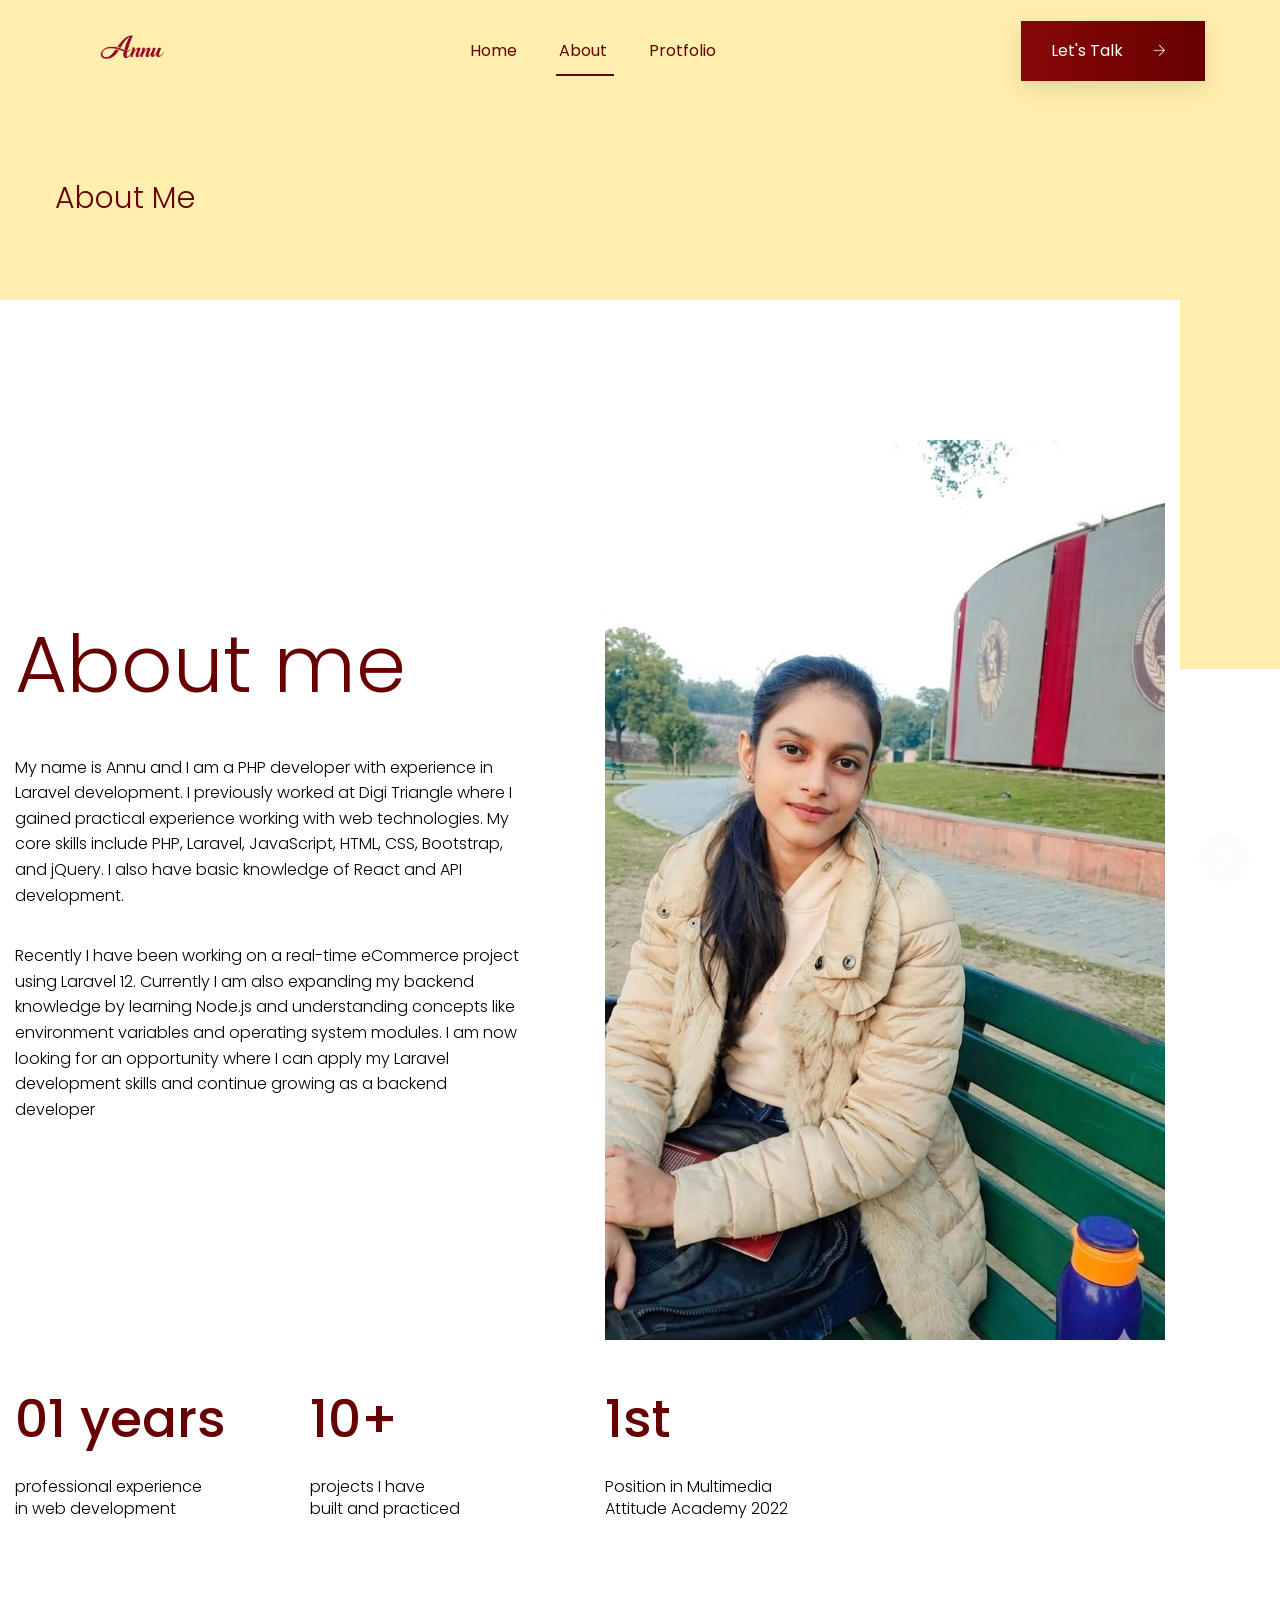
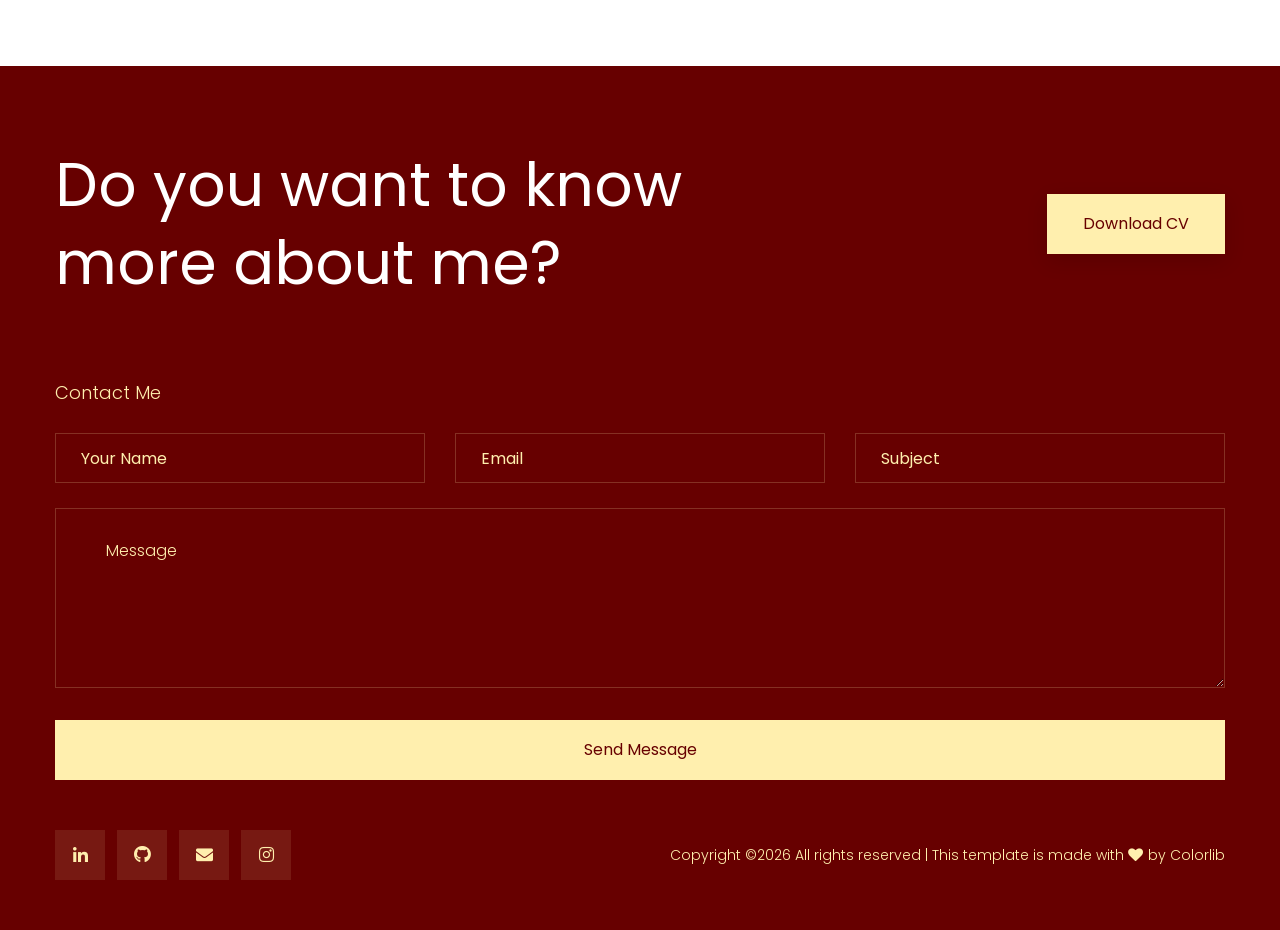
==== about.html @ 471f6a71 "my portfolio" ====
<!doctype html>
<html class="no-js" lang="zxx">
<head>
    <meta charset="utf-8">
    <meta http-equiv="x-ua-compatible" content="ie=edge">
    <title> Personal | Teamplate</title>
    <meta name="description" content="">
    <meta name="viewport" content="width=device-width, initial-scale=1">
    <link rel="manifest" href="site.webmanifest">
    <link rel="shortcut icon" type="image/x-icon" href="assets/img/favicon.ico">

	<!-- CSS here -->
	<link rel="stylesheet" href="assets/css/bootstrap.min.css">
	<link rel="stylesheet" href="assets/css/owl.carousel.min.css">
	<link rel="stylesheet" href="assets/css/slicknav.css">
    <link rel="stylesheet" href="assets/css/flaticon.css">
    <link rel="stylesheet" href="assets/css/progressbar_barfiller.css">
    <link rel="stylesheet" href="assets/css/gijgo.css">
    <link rel="stylesheet" href="assets/css/animate.min.css">
    <link rel="stylesheet" href="assets/css/animated-headline.css">
	<link rel="stylesheet" href="assets/css/magnific-popup.css">
	<link rel="stylesheet" href="assets/css/fontawesome-all.min.css">
	<link rel="stylesheet" href="assets/css/themify-icons.css">
	<link rel="stylesheet" href="assets/css/slick.css">
	<link rel="stylesheet" href="assets/css/nice-select.css">
    <link rel="stylesheet" href="assets/css/style.css">
    
</head>
<body>
    <!-- ? Preloader Start -->
    <div id="preloader-active">
        <div class="preloader d-flex align-items-center justify-content-center">
            <div class="preloader-inner position-relative">
                <div class="preloader-circle"></div>
                <div class="preloader-img pere-text">
                    <img src="assets/img/logo/anu-logo.png" alt="">
                </div>
            </div>
        </div>
    </div>
    <!-- Preloader Start -->
    <header>
        <div class="header-area header-transparent">
            <div class="main-header header-sticky">
                <div class="container-fluid">
                    <div class="menu-wrapper d-flex align-items-center justify-content-between">
                        <!-- Logo -->
                        <div class="logo">
                            <a href="index.html"><img src="assets/img/logo/anu-logo.png" style="max-width:120px" height="auto" alt="log_img"></a>
                        </div>
                        <!-- Main-menu -->
                        <div class="main-menu f-right d-none d-lg-block">
                            <nav>
                                <ul id="navigation">
                                    <li><a href="index.html">Home</a></li>
                                    <li class="active"><a href="about.html">About</a></li>
                                    <li><a href="protfolio.html">Protfolio</a></li>
                                   
                                </ul>
                            </nav>
                        </div>          
                        <!-- Header-btn -->
                        <div class="header-info-right d-none d-lg-block">
                            <a href="mailto:annu.codecraft@gmail.com" class="btn header-btn">Let's Talk <i class="ti-arrow-right"></i></a>
                        </div>
                        <!-- Mobile Menu -->
                        <div class="col-12">
                            <div class="mobile_menu d-block d-lg-none"></div>
                        </div>
                    </div>
                </div>
            </div>
        </div>
        <!-- Header End -->
    </header>
    <main>
        <!--? Hero Area Start-->
        <div class="hero-area2 d-flex align-items-center">
            <div class="container">
                <div class="row ">
                    <div class="col-xl-12">
                        <!-- Hero Caption -->
                        <div class="hero-cap pt-100">
                            <h2>About Me</h2>
                        </div>
                    </div>
                </div>
            </div>
        </div>
        <!--Hero Area End-->
        <!--? About 1 Start-->
        <section class="about-area section-padding40">
        <div class="container">
            <div class="row align-items-center">
                <div class="col-xl-6 col-lg-6 col-md-10">
                    <div class="about-caption mb-50">
                        <!-- Section Tittle -->
                        <div class="section-tittle mb-35">
                            <h2>About me</h2>
                        </div>
                        <p>My name is Annu and I am a PHP developer with experience in Laravel development. I previously worked at Digi Triangle where I gained practical experience working with web technologies.

                            My core skills include PHP, Laravel, JavaScript, HTML, CSS, Bootstrap, and jQuery. I also have basic knowledge of React and API development.
                            
                            </p>
                       
                        <p>Recently I have been working on a real-time eCommerce project using Laravel 12. 
                            
                            Currently I am also expanding my backend knowledge by learning Node.js and understanding concepts like environment variables and operating system modules.
                            
                            I am now looking for an opportunity where I can apply my Laravel development skills and continue growing as a backend developer</p>
                    </div>
                </div>
                <div class="col-lg-6">
                    <div class="about-img">
                        <img src="assets/img/gallery/anu-about.jpeg" alt="about_me">
                    </div>
                </div>
            </div>
            <div class="row pt-40">
                <div class="col-lg-3 col-md-4 col-sm-6">
                    <div class="experience">
                        <span>01 years</span>
                        <p>professional experience <br> in web development  </p>
                    </div>
                </div>
                <div class="col-lg-3 col-md-4 col-sm-6">
                    <div class="experience">
                        <span>10+</span>
                        <p>projects I have<br>built and practiced</p>
                    </div>
                </div>
                <div class="col-lg-3 col-md-4 col-sm-6">
                    <div class="experience">
                        <span>1st </span>
                        <p>Position in Multimedia<br>Attitude Academy 2022</p>
                    </div>
                </div>
            </div>
        </div>
        </section>
        <!-- About  End-->
    </main>
    <footer>
        <div class="footer-wrappr">
            <div class="footer-top">
                <!-- Want To work -->
                <section class="wantToWork-area ">
                    <div class="container">
                        <div class="wants-wrapper w-padding2">
                            <div class="row align-items-center justify-content-between">
                                <div class="col-xl-7 col-lg-9 col-md-8">
                                    <div class="wantToWork-caption wantToWork-caption2">
                                        <h2>Do you want to know more about me?</h2>
                                    </div>
                                </div>
                                <div class="col-xl-2 col-lg-3 col-md-4">
                                    <a href="Annu-resume.pdf" class="btn white-btn f-right sm-left" download>Download CV</a>
                                </div>
                            </div>
                        </div>
                    </div>
                </section>
                <!-- Want To work End -->
                <div class="container">
                    <div class="row">
                        <div class="col-lg-12">
                            <!-- contact-form -->
                            <div class="form-wrapper">
                                <div class="row ">
                                    <div class="col-xl-12">
                                        <div class="small-tittle mb-30">
                                            <h4>Contact Me</h4>
                                        </div>
                                    </div>
                                </div>
                                <form id="contact-form" action="https://formspree.io/f/myknbwpp" method="POST">
                                    <div class="row">
                                        <div class="col-lg-4 col-md-6">
                                            <div class="form-box user-icon mb-25">
                                                <input type="text" name="name" placeholder="Your name">
                                            </div>
                                        </div>
                                        <div class="col-lg-4 col-md-6">
                                            <div class="form-box email-icon mb-25">
                                                <input type="text" name="email" placeholder="Email">
                                            </div>
                                        </div>
                                        <div class="col-lg-4 col-md-6">
                                            <div class="form-box email-icon mb-25">
                                                <input type="text" name="subject" placeholder="Subject">
                                            </div>
                                        </div>
                                        <div class="col-lg-12">
                                            <div class="form-box message-icon mb-25">
                                                <textarea name="message" id="message" placeholder="Message"></textarea>
                                            </div>
                                            <div class="submit-info">
                                                <button class="submit-btn2" type="submit">Send Message</button>
                                            </div>
                                        </div>
                                    </div>
                                </form> 
                            </div>
                        </div>
                    </div>
                </div>
            </div>
            <!-- footer-bottom area -->
            <div class="footer-bottom-area">
                <div class="container">
                    <div class="footer-border">
                        <div class="row align-items-center">
                            <div class="col-xl-4 col-lg-4">
                                <div class="footer-social">
                                    <a href="https://www.linkedin.com/in/annu-pawar-9a1831213/"><i class="fab fa-linkedin-in"></i></a>
                                    <a href="https://github.com/Annu-200"><i class="fab fa-github"></i></a>
                                    <a href="mailto:annu.codecraft@gmail.com"><i class="fas fa-envelope"></i></a>
                                    <a href="https://www.instagram.com/code_craft.creation/"><i class="fab fa-instagram"></i></a>
                                </div>
                            </div>
                            <div class="col-xl-8 col-lg-8">
                                <div class="footer-copy-right f-right">
                                    <p><!-- Link back to Colorlib can't be removed. Template is licensed under CC BY 3.0. -->
  Copyright &copy;<script>document.write(new Date().getFullYear());</script> All rights reserved | This template is made with <i class="fa fa-heart" aria-hidden="true"></i> by <a href="https://colorlib.com" target="_blank">Colorlib</a>
  <!-- Link back to Colorlib can't be removed. Template is licensed under CC BY 3.0. --></p>
                                </div>
                            </div>
                        </div>
                    </div>
                </div>
            </div>
        </div>
    </footer>
    <!-- Scroll Up -->
    <div id="back-top" >
        <a title="Go to Top" href="#"> <i class="fas fa-level-up-alt"></i></a>
    </div>
    <!-- JS here -->

    <script src="./assets/js/vendor/modernizr-3.5.0.min.js"></script>
    <!-- Jquery, Popper, Bootstrap -->
    <script src="./assets/js/vendor/jquery-1.12.4.min.js"></script>
    <script src="./assets/js/popper.min.js"></script>
    <script src="./assets/js/bootstrap.min.js"></script>
    <!-- Jquery Mobile Menu -->
    <script src="./assets/js/jquery.slicknav.min.js"></script>

    <!-- Jquery Slick , Owl-Carousel Plugins -->
    <script src="./assets/js/owl.carousel.min.js"></script>
    <script src="./assets/js/slick.min.js"></script>
    <!-- One Page, Animated-HeadLin -->
    <script src="./assets/js/wow.min.js"></script>
    <script src="./assets/js/animated.headline.js"></script>
    <script src="./assets/js/jquery.magnific-popup.js"></script>

    <!-- Date Picker -->
    <script src="./assets/js/gijgo.min.js"></script>
    <!-- Nice-select, sticky -->
    <script src="./assets/js/jquery.nice-select.min.js"></script>
    <script src="./assets/js/jquery.sticky.js"></script>
    <!-- Progress -->
    <script src="./assets/js/jquery.barfiller.js"></script>
    
    <!-- counter , waypoint,Hover Direction -->
    <script src="./assets/js/jquery.counterup.min.js"></script>
    <script src="./assets/js/waypoints.min.js"></script>
    <script src="./assets/js/jquery.countdown.min.js"></script>
    <script src="./assets/js/hover-direction-snake.min.js"></script>

    <!-- contact js -->
    <script src="./assets/js/contact.js"></script>
    <script src="./assets/js/jquery.form.js"></script>
    <script src="./assets/js/jquery.validate.min.js"></script>
    <script src="./assets/js/mail-script.js"></script>
    <script src="./assets/js/jquery.ajaxchimp.min.js"></script>
    
    <!-- Jquery Plugins, main Jquery -->	
    <script src="./assets/js/plugins.js"></script>
    <script src="./assets/js/main.js"></script>


    
    </body>
</html>
---- assets/css/progressbar_barfiller.css ----
/* Custom Code skills */
.single-skill{
  display: flex;
}

.single-skill span {
	color: #79838b;
	font-size: 13px;
	font-weight: 300;
	letter-spacing: 0;
	margin-bottom: 14px;
	display: block;
}
.single-skill .bar-progress {
	width: 100%;
}
.single-skill .bar-title {
  width: 20%;
  margin-bottom: 19px;
}

.skills-content {
  padding-top: 200px;
  padding-left: 70px;
}

.skills-shape-bg {
  height: 651px;
  width: 868px;
  position: absolute;
  content: "";
  border: 2px solid #4d4d4d;
  left: 40%;
  top: 255px;
}

.skills-shape-bg::before {
  position: absolute;
  content: "";
  height: 465px;
  width: 300px;
  border: 2px solid #4d4d4d;
  left: -35%;
  top: 50%;
  transform: translateY(-50%);
  border-right: 0;
}



/* Default */
.barfiller {
	width: 100%;
	height: 10px;
	background: #f6f9fc;
  position: relative;
  border-radius: 5px;
}

.barfiller .fill {
  display: block;
  position: relative;
  width: 0px;
  height: 100%;
  background: #333;
  z-index: 1;
  border-radius: 5px;
}

.barfiller .tipWrap { display: none; }

.barfiller .tip {
  margin-top: -28px;
  padding: 2px 4px;
  font-size: 16px;
  color: #09cc7f;
  left: 0px;
  position: absolute;
  z-index: 2;
  background: transparent;
  font-weight: 800;
}

.barfiller .tip:after {
  border: solid;
  border-color: rgba(0,0,0,.8) transparent;
  border-width: 6px 6px 0 6px;
  content: "";
  display: block;
  position: absolute;
  left: 9px;
  top: 100%;
  z-index: 9;
  display: none;
  
}
---- assets/css/gijgo.css ----
.gj-button {
    background-color: #f5f5f5;
    border: 1px solid #ddd;
    color: #000;
    border-radius: 3px;
    padding: 6px 10px;
    cursor: pointer;
}

.gj-unselectable {
    -webkit-touch-callout: none;
    -webkit-user-select: none;
    -khtml-user-select: none;
    -moz-user-select: none;
    -ms-user-select: none;
    user-select: none;
}

.gj-row {
    display: -webkit-box;
    display: -ms-flexbox;
    display: flex;
    -ms-flex-wrap: wrap;
    flex-wrap: wrap;
}

.gj-margin-left-5 {
    margin-left: 5px;
}

.gj-margin-left-10 {
    margin-left: 10px;
}

.gj-width-full {
    width: 100%;
}

.gj-cursor-pointer {
    cursor: pointer;
}

.gj-text-align-center {
    text-align: center;
}

.gj-font-size-16 {
    font-size: 16px;
}

.gj-hidden {
    display: none;
}

/** Material Design */
.gj-button-md {
    background: 0 0;
    border: none;
    border-radius: 2px;
    color: rgba(0, 0, 0, 0.87);
    position: relative;
    height: 36px;
    margin: 0;
    min-width: 64px;
    padding: 0 16px;
    display: inline-block;
    font-family: "Roboto","Helvetica","Arial",sans-serif;
    font-size: 1rem;
    font-weight: 500;
    text-transform: uppercase;
    letter-spacing: 0;
    overflow: hidden;
    will-change: box-shadow;
    transition: box-shadow .2s cubic-bezier(.4,0,1,1),background-color .2s cubic-bezier(.4,0,.2,1),color .2s cubic-bezier(.4,0,.2,1);
    outline: none;
    cursor: pointer;
    text-decoration: none;
    text-align: center;
    line-height: 36px;
    vertical-align: middle;
    overflow: hidden;
    -webkit-user-select: none;
    -moz-user-select: none;
    -ms-user-select: none;
    user-select: none;
}

.gj-button-md:hover {
    background-color: rgba(158,158,158,.2);
}

.gj-button-md:disabled {
    color: rgba(0,0,0,.26);
    background: 0 0;
}

.gj-button-md .material-icons,
.gj-button-md .gj-icon {
    vertical-align: middle;
    /*font-size: 1.3rem;
    margin-right: 4px;*/
}

.gj-button-md.gj-button-md-icon {
    width: 24px;
    height: 31px;
    min-width: 24px;
    padding: 0px;
    display: table;
}

.gj-button-md.gj-button-md-icon .material-icons,
.gj-button-md.gj-button-md-icon .gj-icon {
    display: table-cell;
    margin-right: 0px;
    width: 24px;
    height: 24px;
}

.gj-button-md.active {
    background-color: rgba(158,158,158,.4);
}

.gj-button-md-group {
    position: relative;
    display: inline-block;
    vertical-align: middle;
}
.gj-textbox-md {
	/* border: none; */
	/* border-bottom: 1px solid rgba(0,0,0,.42); */
	display: block;
	font-family: "Helvetica","Arial",sans-serif;
	font-size: 16px;
	line-height: 16px;
	/* padding: 4px 0px; */
	margin: 0;
	/* width: 100%; */
	background: 0 0;
	/* text-align: ; */
	color: rgba(0,0,0,.87);
	padding-left: 44px;
	border: 1px solid #dca73a;
	/* padding: 15px 15px; */
	/* text-align: center; */
	width: 177px;
	height: 55px;
	border-radius: 5px;
}
.gj-textbox-md:focus,
.gj-textbox-md:active {
    /* border-bottom: 2px solid rgba(0,0,0,.42); */
    outline: none;
}

.gj-textbox-md::placeholder {
    color: #8e8e8e;
}

.gj-textbox-md:-ms-input-placeholder {
    color: #8e8e8e;
}

.gj-textbox-md::-ms-input-placeholder {
    color: #8e8e8e;
}

.gj-md-spacer-24 {
    min-width: 24px;
    width: 24px;
    display: inline-block;
}

.gj-md-spacer-32 {
    min-width: 32px;
    width: 32px;
    display: inline-block;
}

.gj-modal {
    position: fixed;
    top: 0;
    right: 0;
    bottom: 0;
    left: 0;
    z-index: 1203;
    display: none;
    overflow: hidden;
    -webkit-overflow-scrolling: touch;
    outline: 0;
    background-color: rgba(0, 0, 0, 0.54118);
    transition: 200ms ease opacity;
    will-change: opacity;
}

/* List */
ul.gj-list li [data-role="wrapper"] {
    display: table;
    width: 100%;
}

ul.gj-list li [data-role="checkbox"] {
    display: table-cell;
    vertical-align:middle;
    text-align:center;
}

ul.gj-list li [data-role="image"] {
    display: table-cell;
    vertical-align:middle;
    text-align:center;
}

ul.gj-list li [data-role="display"] {
    display: table-cell;
    vertical-align:middle;
    cursor: pointer;
}

ul.gj-list li [data-role="display"]:empty:before {
  content: "\200b"; /* unicode zero width space character */
}

/* List - Bootstrap */
ul.gj-list-bootstrap {
    padding-left: 0px;
    margin-bottom: 0px;
}

ul.gj-list-bootstrap li {
    padding: 0px;
}

ul.gj-list-bootstrap li [data-role="wrapper"] {
    padding: 0px 10px;
}

ul.gj-list-bootstrap li [data-role="checkbox"] {
    width: 24px;
    padding: 3px;
}

ul.gj-list-bootstrap li [data-role="image"] {
    width: 24px;
    height: 24px;
}

ul.gj-list-bootstrap li [data-role="display"] {
    padding: 8px 0px 8px 4px;
}

.list-group-item.active ul li, .list-group-item.active:focus ul li, .list-group-item.active:hover ul li {
    text-shadow: none;
    color:initial;
}

/* List - Material Design */
ul.gj-list-md {
    padding: 0px;
    list-style: none;
    list-style-type: none;
    line-height: 24px;
    letter-spacing: 0;
    color: #616161; /* Gray 700 */
}

ul.gj-list-md li {
    display: list-item;
    list-style-type: none;
    padding: 0px;
    min-height: unset;
    box-sizing: border-box;
    align-items: center;
    cursor: default;
    overflow: hidden;

    font-family: "Roboto","Helvetica","Arial",sans-serif;
    font-size: 16px;
    font-weight: 400;
    letter-spacing: .04em;
    line-height: 1;
    
    -webkit-flex-direction: row;
    -ms-flex-direction: row;
    flex-direction: row;
    -webkit-flex-wrap: nowrap;
    -ms-flex-wrap: nowrap;
    flex-wrap: nowrap;
}

ul.gj-list-md li [data-role="checkbox"] {
    height: 24px;
    width: 24px;
}

ul.gj-list-md li [data-role="image"] {
    height: 24px;
    width: 24px;
}

ul.gj-list-md li [data-role="display"] {
    padding: 8px 0px 8px 5px;
    order: 0;
    flex-grow: 2;
    text-decoration: none;
    box-sizing: border-box;
    align-items: center;
    text-align: left;
    color: rgba(0,0,0,.87);
}

ul.gj-list-md li.disabled>[data-role="wrapper"]>[data-role="display"] {
    color: #9E9E9E; /* Gray 500 */
}

.gj-list-md-active {
    background: #e0e0e0;
    color: #3f51b5;
}


/* Picker */
.gj-picker {
    position: absolute;
    z-index: 1203;
    background-color: #fff;
}

.gj-picker .selected {
    color: #fff;
}

/* Material Design */
.gj-picker-md {
    font-family: "Roboto","Helvetica","Arial",sans-serif;
    font-size: 16px;
    font-weight: 400;
    letter-spacing: .04em;
    line-height: 1;
    color: rgba(0,0,0,.87);
    border: 1px solid #E0E0E0;
}

.gj-modal .gj-picker-md {
    border: 0px;
}

.gj-picker-md [role="header"] {
    color: rgba(255, 255, 255, 0.54);
    display: flex;
    background: #2196f3;
    align-items: baseline;
    user-select: none;
    justify-content: center;
}

.gj-picker-md [role="footer"] {
    float: right;
    padding: 10px;
}

.gj-picker-md [role="footer"] button.gj-button-md {
    color: #2196f3;
    font-weight: bold;
    font-size: 13px;
}

/* Bootstrap */
.gj-picker-bootstrap {
    border-radius: 4px;
    border: 1px solid #E0E0E0;
}

.gj-picker-bootstrap .selected {
    color: #888;
}

.gj-picker-bootstrap [role="header"] {
    background: #eee;
    color: #AAA;
}
@font-face {
    font-family: 'gijgo-material';
    src: url('../fonts/gijgo-material.eot?235541');
    src: url('../fonts/gijgo-material.eot?235541#iefix') format('embedded-opentype'), url('../fonts/gijgo-material.ttf?235541') format('truetype'), url('../fonts/gijgo-material.woff?235541') format('woff'), url('../fonts/gijgo-material.svg?235541#gijgo-material') format('svg');
    font-weight: normal;
    font-style: normal;
}

.gj-icon {
    /* use !important to prevent issues with browser extensions that change fonts */
    font-family: 'gijgo-material' !important;
    font-size: 24px;
    speak: none;
    font-style: normal;
    font-weight: normal;
    font-variant: normal;
    text-transform: none;
    line-height: 1;
    /* Enable Ligatures ================ */
    letter-spacing: 0;
    -webkit-font-feature-settings: "liga";
    -moz-font-feature-settings: "liga=1";
    -moz-font-feature-settings: "liga";
    -ms-font-feature-settings: "liga" 1;
    font-feature-settings: "liga";
    -webkit-font-variant-ligatures: discretionary-ligatures;
    font-variant-ligatures: discretionary-ligatures;
    /* Better Font Rendering =========== */
    -webkit-font-smoothing: antialiased;
    -moz-osx-font-smoothing: grayscale;
}

.gj-icon.undo:before {
    content: "\e900";
}

.gj-icon.vertical-align-top:before {
    content: "\e901";
}

.gj-icon.vertical-align-center:before {
    content: "\e902";
}

.gj-icon.vertical-align-bottom:before {
    content: "\e903";
}

.gj-icon.arrow-dropup:before {
    content: "\e904";
}

.gj-icon.clock:before {
    content: "\e905";
}

.gj-icon.refresh:before {
    content: "\e906";
}

.gj-icon.last-page:before {
    content: "\e907";
}

.gj-icon.first-page:before {
    content: "\e908";
}

.gj-icon.cancel:before {
    content: "\e909";
}

.gj-icon.clear:before {
    content: "\e90a";
}

.gj-icon.check-circle:before {
    content: "\e90b";
}

.gj-icon.delete:before {
    content: "\e90c";
}

.gj-icon.arrow-upward:before {
    content: "\e90d";
}

.gj-icon.arrow-forward:before {
    content: "\e90e";
}

.gj-icon.arrow-downward:before {
    content: "\e90f";
}

.gj-icon.arrow-back:before {
    content: "\e910";
}

.gj-icon.list-numbered:before {
    content: "\e911";
}

.gj-icon.list-bulleted:before {
    content: "\e912";
}

.gj-icon.indent-increase:before {
    content: "\e913";
}

.gj-icon.indent-decrease:before {
    content: "\e914";
}

.gj-icon.redo:before {
    content: "\e915";
}

.gj-icon.align-right:before {
    content: "\e916";
}

.gj-icon.align-left:before {
    content: "\e917";
}

.gj-icon.align-justify:before {
    content: "\e918";
}

.gj-icon.align-center:before {
    content: "\e919";
}

.gj-icon.strikethrough:before {
    content: "\e91a";
}

.gj-icon.italic:before {
    content: "\e91b";
}

.gj-icon.underlined:before {
    content: "\e91c";
}

.gj-icon.bold:before {
    content: "\e91d";
}

.gj-icon.arrow-dropdown:before {
    content: "\e91e";
}

.gj-icon.done:before {
    content: "\e91f";
}

.gj-icon.pencil:before {
    content: "\e920";
}

.gj-icon.minus:before {
    content: "\e921";
}

.gj-icon.plus:before {
    content: "\e922";
}

.gj-icon.chevron-up:before {
    content: "\e923";
}

.gj-icon.chevron-right:before {
    content: "\e924";
}

.gj-icon.chevron-down:before {
    content: "\e925";
}

.gj-icon.chevron-left:before {
    content: "\e926";
}

.gj-icon.event:before {
    content: "\e927";
}
.gj-draggable {
    cursor: move;
}
.gj-resizable-handle {
    position: absolute;
    font-size: 0.1px;
    display: block;
    -ms-touch-action: none;
    touch-action: none;
    z-index: 1203;
}

.gj-resizable-n {
    cursor: n-resize;
    height: 7px;
    width: 100%;
    top: -5px;
    left: 0;
}
.gj-resizable-e {
    cursor: e-resize;
    width: 7px;
    right: -5px;
    top: 0;
    height: 100%;
}
.gj-resizable-s {
    cursor: s-resize;
    height: 7px;
    width: 100%;
    bottom: -5px;
    left: 0;
}
.gj-resizable-w {
	cursor: w-resize;
	width: 7px;
	left: -5px;
	top: 0;
	height: 100%;
}
.gj-resizable-se {
	cursor: se-resize;
	width: 12px;
	height: 12px;
	right: 1px;
	bottom: 1px;
}
.gj-resizable-sw {
	cursor: sw-resize;
	width: 9px;
	height: 9px;
	left: -5px;
	bottom: -5px;
}
.gj-resizable-nw {
	cursor: nw-resize;
	width: 9px;
	height: 9px;
	left: -5px;
	top: -5px;
}
.gj-resizable-ne {
	cursor: ne-resize;
	width: 9px;
	height: 9px;
	right: -5px;
	top: -5px;
}

.gj-dialog-footer {
    position: absolute;
    bottom: 0px;
    width: 100%;
    margin-top: 0px;
}

.gj-dialog-scrollable [data-role="body"] {
    overflow-x: hidden;
    overflow-y: scroll;
}

/** Bootstrap 3 **/
.gj-dialog-bootstrap {
    overflow: hidden;
    z-index: 1202;
}

.gj-dialog-bootstrap [data-role="title"] {
    display: inline;
}
.gj-dialog-bootstrap [data-role="close"] {
    line-height: 1.42857143;
}

/** Bootstrap 4 **/
.gj-dialog-bootstrap4 {
    overflow: hidden;
    z-index: 1202;
}

.gj-dialog-bootstrap4 [data-role="title"] {
    display: inline;
}
.gj-dialog-bootstrap4 [data-role="close"] {
    line-height: 1.5;
}

/** Material Design **/
.gj-dialog-md {
    background-color: #FFF;
    overflow: hidden;
    border: none;
    box-shadow: 0 11px 15px -7px rgba(0,0,0,.2), 0 24px 38px 3px rgba(0,0,0,.14), 0 9px 46px 8px rgba(0,0,0,.12);
    box-sizing: border-box;
    position: relative;
    display: -webkit-box;
    display: -webkit-flex;
    display: -ms-flexbox;
    display: flex;
    -webkit-box-orient: vertical;
    -webkit-box-direction: normal;
    -webkit-flex-direction: column;
    -ms-flex-direction: column;
    flex-direction: column;
    -webkit-background-clip: padding-box;
    background-clip: padding-box;
    outline: 0;
    z-index: 1202;
}

.gj-dialog-md-header {
    padding: 24px 24px 0px 24px;
    font-family: "Roboto","Helvetica","Arial",sans-serif;
}

.gj-dialog-md-title {
    margin: 0;
    font-weight: 400;
    display: inline;
    line-height: 28px;
    font-size: 20px;
}

.gj-dialog-md-close {
    -webkit-appearance: none;
    padding: 0;
    cursor: pointer;
    background: 0 0;
    border: 0;
    float: right;
    line-height: 28px;
    font-size: 28px;
}

.gj-dialog-md-body {
    padding: 20px 24px 24px 24px;
    color: rgba(0,0,0,.54);
    font-family: "Helvetica","Arial",sans-serif;
    font-size: 14px;
    font-weight: 400;
    line-height: 20px;
}

.gj-dialog-md-footer {
    padding: 8px 8px 8px 24px;
    display: -webkit-flex;
    display: -ms-flexbox;
    display: flex;
    -webkit-flex-direction: row-reverse;
    -ms-flex-direction: row-reverse;
    flex-direction: row-reverse;
    -webkit-flex-wrap: wrap;
    -ms-flex-wrap: wrap;
    flex-wrap: wrap;

    box-sizing: border-box;
}

.gj-dialog-md-footer>*:first-child {
    margin-right: 0;
}

.gj-dialog-md-footer>* {
    margin-right: 8px;
    height: 36px;
}
DIV.gj-grid-wrapper {
    margin: auto;
    position: relative;
    clear:both;
    z-index: 1;
}

TABLE.gj-grid {
    margin: auto;    
    border-collapse: collapse;
    width: 100%;
    table-layout: fixed;
}

TABLE.gj-grid THEAD TH [data-role="selectAll"] {
    margin: auto;
}

TABLE.gj-grid THEAD TH [data-role="title"] {
    display: inline-block;
}

TABLE.gj-grid THEAD TH [data-role="sorticon"] {
    display: inline-block;
}

TABLE.gj-grid THEAD TH {
    overflow: hidden;
    text-overflow: ellipsis;
}

TABLE.gj-grid.autogrow-header-row THEAD TH {
    overflow: auto;
    text-overflow: initial;
    white-space: pre-wrap;
    -ms-word-break: break-word;
    word-break: break-word;
}

TABLE.gj-grid > tbody > tr > td {
    overflow: hidden;
    position: relative;
}

table.gj-grid tbody div[data-role="display"] {
    vertical-align: middle;
    text-indent: 0;
    white-space: pre-wrap;
    -ms-word-break: break-word;
    word-break: break-word;
}

table.gj-grid.fixed-body-rows tbody div[data-role="display"] {
    overflow: hidden;
    text-overflow: ellipsis;
    white-space: nowrap;
    -ms-word-break: initial;
    word-break: initial;
}

table.gj-grid tfoot DIV[data-role="display"] {
    vertical-align: middle;
    text-indent: 0;
    display: flex;
}

TABLE.gj-grid .fa {
    padding: 2px;
}

TABLE.gj-grid > tbody > tr > td > div {
    padding: 2px;
    overflow: hidden;
}

DIV.gj-grid-wrapper DIV.gj-grid-loading-cover
{
    background: #BBBBBB;
    opacity: 0.5;
    position: absolute;
    vertical-align: middle;
}

DIV.gj-grid-wrapper DIV.gj-grid-loading-text
{
    position: absolute;
    font-weight: bold;
}

/* Bootstrap Theme */
table.gj-grid-bootstrap thead th {
    background-color: #f5f5f5;
    vertical-align:middle;
}

table.gj-grid-bootstrap thead th [data-role="sorticon"] {
    margin-left: 5px;
}

table.gj-grid-bootstrap thead th [data-role="sorticon"] i.gj-icon,
table.gj-grid-bootstrap thead th [data-role="sorticon"] i.material-icons {
    position: absolute;
    font-size: 20px;
    top: 15px;
}

table.gj-grid-bootstrap tbody tr td div[data-role="display"] {
    padding: 0px;
}

.gj-grid-bootstrap-4 .gj-checkbox-bootstrap {
    display: inline-block;
    padding-top: 2px;
}

.gj-grid-bootstrap-4 tbody tr.active {
    background-color: rgba(0,0,0,.075);
}

/* Material Design Theme */
.gj-grid-md {
    position: relative;
    border: 1px solid #e0e0e0;
    border-collapse: collapse;
    white-space: nowrap;
    font-size: 13px;
    font-family: "Roboto","Helvetica","Arial",sans-serif;
    background-color: #fff;
}

.gj-grid-md td:first-of-type, .gj-grid-md th:first-of-type {
    padding-left: 24px;
}

.gj-grid-md th {
    position: relative;
    vertical-align: bottom;
    font-weight: 700;
    line-height: 31px;
    letter-spacing: 0;
    height: 56px;
    font-size: 12px;
    color: rgba(0,0,0,.54);
    padding-bottom: 8px;
    box-sizing: border-box;
    padding: 12px 18px;
    text-align: right;
}

.gj-grid-md td {
    position: relative;
    height: 48px;
    border-top: 1px solid #e0e0e0;
    border-bottom: 1px solid #e0e0e0;
    padding: 12px 18px;
    box-sizing: border-box;
    text-align: left;
    color: rgba(0,0,0,.87);
}

.gj-grid-md tbody tr {
    position: relative;
    height: 48px;
    transition-duration: .28s;
    transition-timing-function: cubic-bezier(.4,0,.2,1);
    transition-property: background-color;
}

.gj-grid-md tbody tr:hover {
    background-color: #EEEEEE; /* Gray 200 */
}

.gj-grid-md tbody tr.gj-grid-md-select {
    background-color: #F5F5F5; /* Grey 100 */
}


table.gj-grid-md thead th [data-role="sorticon"] {
    margin-left: 5px;
}

table.gj-grid-md thead th [data-role="sorticon"] i.gj-icon,
table.gj-grid-md thead th [data-role="sorticon"] i.material-icons {
    position: absolute;
    font-size: 16px;
    top: 19px;
}

table.gj-grid-md thead th.gj-grid-select-all {
    padding-bottom: 3px;
}
/* Hide all prioritized columns by default */
@media only all {
	th.display-1120,
	td.display-1120,
	th.display-960,
	td.display-960,
	th.display-800,
	td.display-800,
	th.display-640,
	td.display-640,
	th.display-480,
	td.display-480,
	th.display-320,
	td.display-320 {
		display: none;
	}
}

/* Show at 320px (20em x 16px) */
@media screen and (min-width: 20em) {
	TABLE.gj-grid-bootstrap th.display-320,
	TABLE.gj-grid-bootstrap td.display-320 {
		display: table-cell;
	}
}
/* Show at 480px (30em x 16px) */
@media screen and (min-width: 30em) {
	TABLE.gj-grid-bootstrap th.display-480,
	TABLE.gj-grid-bootstrap td.display-480 {
		display: table-cell;
	}
}
/* Show at 640px (40em x 16px) */
@media screen and (min-width: 40em) {
	TABLE.gj-grid-bootstrap th.display-640,
	TABLE.gj-grid-bootstrap td.display-640 {
		display: table-cell;
	}
}
/* Show at 800px (50em x 16px) */
@media screen and (min-width: 50em) {
	TABLE.gj-grid-bootstrap th.display-800,
	TABLE.gj-grid-bootstrap td.display-800 {
		display: table-cell;
	}
}
/* Show at 960px (60em x 16px) */
@media screen and (min-width: 60em) {
	TABLE.gj-grid-bootstrap th.display-960,
	TABLE.gj-grid-bootstrap td.display-960 {
		display: table-cell;
	}
}
/* Show at 1,120px (70em x 16px) */
@media screen and (min-width: 70em) {
	TABLE.gj-grid-bootstrap th.display-1120,
	TABLE.gj-grid-bootstrap td.display-1120 {
		display: table-cell;
	}
}

/* Material Design Theme */
.gj-grid-md tfoot tr th {
    padding-right: 14px;
}

.gj-grid-md tfoot tr[data-role="pager"] .gj-grid-mdl-pager-label {
    padding-left: 5px;
    padding-right: 5px;
}

.gj-grid-md tfoot tr[data-role="pager"] .gj-dropdown-md {
    margin-left: 12px;
}

.gj-grid-md tfoot tr[data-role="pager"] .gj-dropdown-md [role="presenter"] {
    font-size: 12px;
    font-weight: bold;
    color: rgba(0,0,0,.54);
}

.gj-grid-md tfoot tr[data-role="pager"] .gj-dropdown-md [role="presenter"] [role="display"] {
    text-align: right;
}

.gj-grid-md tfoot tr[data-role="pager"] .gj-grid-md-limit-select {
    margin-left: 10px;
    font-size: 12px;
    font-weight: bold;
    color: rgba(0,0,0,.54);
}

/* Bootstrap */
.gj-grid-bootstrap tfoot tr[data-role="pager"] th {
    line-height: 30px;
    background-color: #f5f5f5;
}

.gj-grid-bootstrap tfoot tr[data-role="pager"] th > div > div {
    margin-right: 5px;
}

.gj-grid-bootstrap tfoot tr[data-role="pager"] th > div > button {
    margin-right: 5px;
}

.gj-grid-bootstrap-4 tfoot tr[data-role="pager"] th > div button {
    height: 34px;
}

.gj-grid-bootstrap-4 tfoot tr[data-role="pager"] th div .gj-dropdown-bootstrap-4 .gj-dropdown-expander-mi .gj-icon {
    top: 5px;
}

.gj-grid-bootstrap-3 tfoot tr[data-role="pager"] th > div > input {
    margin-right: 5px;
    width: 40px;
    text-align: right;
    display: inline-block;
    font-weight: bold;
}

.gj-grid-bootstrap-4 tfoot tr[data-role="pager"] th > div > div.input-group {
    width: 40px;
}

.gj-grid-bootstrap-4 tfoot tr[data-role="pager"] th > div > div.input-group input {
    text-align: right;
    font-weight: bold;
    height: 34px;
    padding-top: 2px;
    padding-bottom: 6px;
}

.gj-grid-bootstrap tfoot tr[data-role="pager"] th > div > select {
    display: inline-block;
    margin-right: 5px;
    width: 60px;
}

.gj-grid-bootstrap tfoot tr[data-role="pager"] th .gj-dropdown-bootstrap .gj-list-bootstrap [data-role="display"] {
    line-height: 14px;
}

.gj-grid-bootstrap tfoot tr[data-role="pager"] th .gj-dropdown-bootstrap [role="presenter"] [role="display"] {
    font-weight: bold;
}

.gj-grid-bootstrap tfoot tr[data-role="pager"] th .gj-dropdown-bootstrap-3 [role="presenter"] {
    padding: 2px 8px;
}

.gj-grid-bootstrap tfoot tr[data-role="pager"] th .gj-dropdown-bootstrap-4 [role="presenter"] {
    padding: 1px 8px;
}
.gj-grid thead tr th div.gj-grid-column-resizer-wrapper {
    position: relative;
    width: 100%;
    height: 0px; 
    top: 0px; 
    left: 0px; 
    padding: 0px;
}

span.gj-grid-column-resizer {
    position: absolute;
    right: 0px;
    width: 10px;
    top: -100px;
    height: 300px;
    z-index: 1203;
    cursor: e-resize;
}

.gj-grid-resize-cursor {
    cursor: e-resize;
}
.gj-grid-md tbody tr.gj-grid-top-border td {
  border-top: 2px solid #777;
}
.gj-grid-md tbody tr.gj-grid-bottom-border td {
  border-bottom: 2px solid #777;
}

.gj-grid-bootstrap tbody tr.gj-grid-top-border td {
  border-top: 2px solid #777;
}
.gj-grid-bootstrap tbody tr.gj-grid-bottom-border td {
  border-bottom: 2px solid #777;
}
.gj-grid-md thead tr th.gj-grid-left-border,
.gj-grid-md tbody tr td.gj-grid-left-border
{
    border-left: 3px solid #777;
}
.gj-grid-md thead tr th.gj-grid-right-border,
.gj-grid-md tbody tr td.gj-grid-right-border
{
    border-right: 3px solid #777;
}

.gj-grid-bootstrap thead tr th.gj-grid-left-border,
.gj-grid-bootstrap tbody tr td.gj-grid-left-border
{
    border-left: 5px solid #ddd;
}
.gj-grid-bootstrap thead tr th.gj-grid-right-border,
.gj-grid-bootstrap tbody tr td.gj-grid-right-border
{
    border-right: 5px solid #ddd;
}
.gj-dirty {
    position: absolute;
    top: 0px;
    left: 0px;
    border-style: solid;
    border-width: 3px;
    border-color: #f00 transparent transparent #f00;
    padding: 0;
    overflow: hidden;
    vertical-align: top;
}

/* Material Design */
.gj-grid-md tbody tr td.gj-grid-management-column {
    padding: 3px;
}

.gj-grid-md tbody tr td[data-mode="edit"] {
    padding: 0px 18px;
}

.gj-grid-md tbody .gj-dropdown-md [role="presenter"] [role="display"] {
    padding: 0px;
}

/* Bootstrap */
.gj-grid-bootstrap tbody tr td[data-mode="edit"] {
    padding: 0px;
}

.gj-grid-bootstrap tbody tr td[data-mode="edit"] [data-role="edit"] {
    padding: 0px;
}

/* Bootstrap 3 */
.gj-grid-bootstrap-3 tbody tr td.gj-grid-management-column {
    padding: 3px;
}

.gj-grid-bootstrap-3 tbody tr td[data-mode="edit"] {
    height: 38px;
}

.gj-grid-bootstrap-3 tbody tr td[data-mode="edit"] [data-role="edit"] input[type="text"] {
    height: 37px;
    padding: 8px;
}

.gj-grid-bootstrap-3 tbody tr td[data-mode="edit"] .gj-dropdown-bootstrap [role="presenter"] {
    border: 0px;
    border-radius: 0px;
    height: 37px;
    padding-left: 8px;
}

.gj-grid-bootstrap-3 tbody tr td[data-mode="edit"] .gj-datepicker-bootstrap {
    height: 37px;
}

.gj-grid-bootstrap-3 tbody tr td[data-mode="edit"] .gj-datepicker-bootstrap [role="input"] {
    height: 37px;
    border:0px;
    border-radius: 0px;
}

.gj-grid-bootstrap-3 tbody tr td[data-mode="edit"] .gj-datepicker-bootstrap [role="right-icon"] {
    border:0px;
    border-radius: 0px;
}

.gj-grid-bootstrap-3 tbody tr td[data-mode="edit"] .gj-checkbox-bootstrap {
    display: inline-block;
    padding-top: 10px;
    height: 32px;
}

/* Bootstrap 4 */
.gj-grid-bootstrap-4 tbody tr td.gj-grid-management-column {
    padding: 6px;
}

.gj-grid-bootstrap-4 tbody tr td[data-mode="edit"] [data-role="edit"] input[type="text"] {
    height: 48px;
    padding-left: 12px;
}

.gj-grid-bootstrap-4 tbody tr td[data-mode="edit"] .gj-dropdown-bootstrap [role="presenter"] {
    border: 0px;
    border-radius: 0px;
    height: 48px;
    padding-left: 12px;
    font-family: -apple-system,system-ui,BlinkMacSystemFont,"Segoe UI",Roboto,"Helvetica Neue",Arial,sans-serif;
}

.gj-grid-bootstrap-4 tbody tr td[data-mode="edit"] .gj-dropdown-bootstrap-4 [role="expander"].gj-dropdown-expander-mi .gj-icon,
.gj-grid-bootstrap-4 tbody tr td[data-mode="edit"] .gj-dropdown-bootstrap-4 [role="expander"].gj-dropdown-expander-mi .material-icons {
    top: 13px;
}

.gj-grid-bootstrap-4 tbody tr td[data-mode="edit"] .gj-datepicker-bootstrap {
    height: 48px;
}

.gj-grid-bootstrap-4 tbody tr td[data-mode="edit"] .gj-datepicker-bootstrap [role="input"] {
    height: 48px;
    border:0px;
    border-radius: 0px;
}

.gj-grid-bootstrap-4 tbody tr td[data-mode="edit"] .gj-datepicker-bootstrap [role="right-icon"] {
    background-color: #fff;
}

.gj-grid-bootstrap-4 tbody tr td[data-mode="edit"] .gj-datepicker-bootstrap [role="right-icon"] button {
    border: 0px;
    border-radius: 0px;
    width: 43px;
    position: relative;
}

.gj-grid-bootstrap-4 tbody tr td[data-mode="edit"] .gj-datepicker-bootstrap [role="right-icon"] .gj-icon,
.gj-grid-bootstrap-4 tbody tr td[data-mode="edit"] .gj-datepicker-bootstrap [role="right-icon"] .material-icons {
    top: 13px;
    left: 10px;
    font-size: 24px;
}

.gj-grid-bootstrap-4 tbody tr td[data-mode="edit"] .gj-checkbox-bootstrap {
    display: inline-block;
    padding-top: 15px;
    height: 42px;
}
.gj-grid-md thead tr[data-role="filter"] th {
    border-top: 1px solid #e0e0e0;
}

div.gj-grid-wrapper div.gj-grid-bootstrap-toolbar {
    background-color: #f5f5f5;
    padding: 8px;
    font-weight: bold;
    border: 1px solid #ddd;
}

div.gj-grid-wrapper div.gj-grid-bootstrap-4-toolbar {
    background-color: #f5f5f5;
    padding: 12px;
    font-weight: bold;
    border: 1px solid #ddd;
}

div.gj-grid-wrapper div.gj-grid-md-toolbar {
    font-weight: bold;
    font-size: 24px;
    font-family: "Helvetica","Arial",sans-serif;
    background-color: rgb(255, 255, 255);
    
    border-top: 1px solid #e0e0e0;
    border-left: 1px solid #e0e0e0;
    border-right: 1px solid #e0e0e0;
    border-bottom: 0px;
    border-collapse: collapse;

    padding: 0 18px 0px 18px;
    line-height: 56px;
}
table.gj-grid-scrollable tbody {
    overflow-y: auto;
    overflow-x: hidden;
    display: block;
}

/* Material Design */
table.gj-grid-md.gj-grid-scrollable {
    border-bottom: 0px;
}

table.gj-grid-md.gj-grid-scrollable tbody {
    border-right: 1px solid #e0e0e0;
    border-bottom: 1px solid #e0e0e0;
}

table.gj-grid-md.gj-grid-scrollable tfoot {
    border-bottom: 1px solid #e0e0e0;
}

/* Bootstrap 3 */
table.gj-grid-bootstrap.gj-grid-scrollable {
    border-bottom: 0px;
}

table.gj-grid-bootstrap.gj-grid-scrollable tbody {
    border-right: 1px solid #ddd;
    border-bottom: 1px solid #ddd;
}

table.gj-grid-bootstrap.gj-grid-scrollable tbody tr[data-role="row"]:first-child td {
    border-top: 0px;
}

table.gj-grid-bootstrap.gj-grid-scrollable tbody tr[data-role="row"] td:first-child {
    border-left: 0px;
}

table.gj-grid-bootstrap.gj-grid-scrollable tbody tr[data-role="row"] td:last-child {
    border-right: 0px;
}

table.gj-grid-bootstrap.gj-grid-scrollable tfoot {
    border-bottom: 1px solid #ddd;
}

ul.gj-list li [data-role="spacer"] {
    display: table-cell;
}

ul.gj-list li [data-role="expander"] {
    display: table-cell;
    vertical-align:middle;
    text-align:center;
    cursor: pointer;
}

[data-type="tree"] ul li [data-role="expander"].gj-tree-material-icons-expander {
    width: 24px;
}

[data-type="tree"] ul li [data-role="expander"].gj-tree-font-awesome-expander {
    width: 24px;
}

[data-type="tree"] ul li [data-role="expander"].gj-tree-glyphicons-expander {
    width: 24px;
}

[data-type="tree"] ul li [data-role="expander"].gj-tree-glyphicons-expander .glyphicon {
    top: 4px;
    height: 24px;
}

/* Bootstrap Theme */
.gj-tree-bootstrap-3 ul.gj-list-bootstrap li {
    border: 0px;
    border-radius: 0px;
    color: #333;
}

.gj-tree-bootstrap-3 ul.gj-list-bootstrap li.active {
    color: #fff;
}

.gj-tree-bootstrap-3 ul.gj-list-bootstrap li.disabled {
    color: #777;
    background-color: #eee;
}

.gj-tree-bootstrap-4 ul.gj-list-bootstrap li {
    border: 0px;
    border-radius: 0px;
    color: #212529;
}

.gj-tree-bootstrap-4 ul.gj-list-bootstrap li.active {
    color: #fff;
}

.gj-tree-bootstrap-4 ul.gj-list-bootstrap li.disabled {
    color: #868e96;
}

.gj-tree-bootstrap-4 ul.gj-list-bootstrap li ul.gj-list-bootstrap {
    width: 100%;
}

.gj-tree-bootstrap-border ul.gj-list-bootstrap li {
    border: 1px solid #ddd;
}

.gj-tree-bootstrap-border ul.gj-list-bootstrap li ul.gj-list-bootstrap li {
    border-left: 0px;
    border-right: 0px;
}

.gj-tree-bootstrap-border ul.gj-list-bootstrap li:first-child {
    border-top-left-radius: 4px;
    border-top-right-radius: 4px;
}

.gj-tree-bootstrap-border ul.gj-list-bootstrap li:last-child {
    border-bottom-left-radius: 4px;
    border-bottom-right-radius: 4px;
}

.gj-tree-bootstrap-border ul.gj-list-bootstrap li ul.gj-list-bootstrap li:first-child {
    border-top-left-radius: 0px;
    border-top-right-radius: 0px;
}

.gj-tree-bootstrap-border ul.gj-list-bootstrap li ul.gj-list-bootstrap li:last-child {
    border-bottom: 0px;
    border-bottom-left-radius: 0px;
    border-bottom-right-radius: 0px;
}

ul.gj-list-bootstrap li [data-role="expander"].gj-tree-material-icons-expander {
    padding-top: 8px;
    padding-bottom: 4px;
}

ul.gj-list-bootstrap li [data-role="expander"].gj-tree-material-icons-expander .gj-icon {
    width: 24px;
    height: 24px;
}

/* Material Design Theme */
ul.gj-list-md li.disabled > [data-role="wrapper"] > [data-role="expander"] {
    color: #9E9E9E; /* Gray 500 */
}

.gj-tree-md-border ul.gj-list-md li {
    border: 1px solid #616161; /* Gray 700 */
    margin-bottom: -1px;
}

.gj-tree-md-border ul.gj-list-md li ul.gj-list-md li {
    border-left: 0px;
    border-right: 0px;
}

.gj-tree-md-border ul.gj-list-md li ul.gj-list-md li:last-child {
    border-bottom: 0px;
}
.gj-tree-drop-above {    
    border-top: 1px solid #000;
}

.gj-tree-drop-below {
    border-bottom: 1px solid #000;
}

.gj-tree-bootstrap-3 ul.gj-list-bootstrap li [data-role="wrapper"].drop-above {
    border-top: 2px solid #000;
}

.gj-tree-bootstrap-3 ul.gj-list-bootstrap li [data-role="wrapper"].drop-below {
    border-bottom: 2px solid #000;
}

.gj-tree-bootstrap-4 ul.gj-list-bootstrap li [data-role="wrapper"].drop-above {
    border-top: 2px solid #000;
}

.gj-tree-bootstrap-4 ul.gj-list-bootstrap li [data-role="wrapper"].drop-below {
    border-bottom: 2px solid #000;
}

.gj-tree-drag-el {
    padding: 0px;
    margin: 0px;
    z-index: 1203;
}

.gj-tree-drag-el li {
    padding: 0px;
    margin: 0px;
}

.gj-tree-drag-el [data-role="wrapper"] {
    cursor: move;
    display: table;
}

.gj-tree-drag-el [data-role="indicator"] {
    width: 14px;
    padding: 0px 3px;
    display: table-cell;
    vertical-align: middle;
    text-align: center;
}

.gj-tree-bootstrap-drag-el li.list-group-item {
    border: 0px;
    background: unset;
}

.gj-tree-bootstrap-drag-el [data-role="indicator"] {
    width: 24px;
    height: 24px;
    padding: 0px;
}

.gj-tree-md-drag-el [data-role="indicator"] {
    width: 24px;
    height: 24px;
    padding: 0px;
}
/* Bootstrap */
.gj-checkbox-bootstrap {
    min-width: 0;
    font-size: 0;
    font-weight: normal;
    margin: 0px;
    text-align: center;
    width: 18px;
    height: 18px;
    position: relative;
    display: inline;
}

.gj-checkbox-bootstrap input[type="checkbox"] {
    display: none;
    margin-bottom: -12px;
}

.gj-checkbox-bootstrap span {
    background: #fff;
    display: block;
    content: " ";
    width: 18px;
    height: 18px;
    line-height: 11px;
    font-size: 11px;
    padding: 2px;
    color: #555555;
    border: 1px solid #CCCCCC;
    border-radius: 3px;
    transition: box-shadow 0.2s linear, border-color 0.2s linear;
    cursor: pointer;
    margin: auto;
}

.gj-checkbox-bootstrap input[type="checkbox"]:focus + span:before {
    outline: 0;
    box-shadow: 0 0 0 0 #66afe9, 0 0 6px rgba(102, 175, 233, .6);
    border-color: #66afe9;
}

.gj-checkbox-bootstrap input[type="checkbox"][disabled] + span {
    opacity: 0.6;
    cursor: not-allowed;
}

/* Bootstrap 4 */
.gj-checkbox-bootstrap.gj-checkbox-bootstrap-4 span {
    line-height: 16px;
    padding: 0px;
}

.gj-checkbox-bootstrap-4.gj-checkbox-material-icons input[type="checkbox"]:checked + span:after {
    font-size: 16px;
}

.gj-checkbox-bootstrap-4.gj-checkbox-material-icons input[type="checkbox"]:indeterminate + span:after {
    font-size: 16px;
}

/* Material Design */
.gj-checkbox-md {
    min-width: 0;
    font-size: 0;
    font-weight: normal;
    margin: 0px;
    text-align: center;
    width: 16px;
    height: 16px;
    position: relative;
}

.gj-checkbox-md input[type="checkbox"] {
    display: none;
    margin-bottom: -12px;
}

.gj-checkbox-md span {
    display: inline-block;
    box-sizing: border-box;
    width: 16px;
    height: 16px;
    margin: 0;
    cursor: pointer;
    overflow: hidden;
    border: 2px solid #616161; /* Gray 700 */
    border-radius: 2px;
    z-index: 2;
}

.gj-checkbox-md input[type="checkbox"]:checked + span {
    border: 2px solid #536DFE; /* Indigo A200 */
}

.gj-checkbox-md input[type="checkbox"]:checked + span:after {
    color: #FFF;
    background-color: #536DFE; /* Indigo A200 */
    position: absolute;
    left: 1px;
    top: -15px;
}

.gj-checkbox-md input[type="checkbox"]:indeterminate + span {
    border: 2px solid #616161; /* Gray 700 */
}

.gj-checkbox-md input[type="checkbox"]:indeterminate + span:after {    
    color: #616161;/*color: rgba(0, 0, 0, 1);*/
    position: absolute;
    left: 1px;
    top: -15px;
}

.gj-checkbox-md input[type="checkbox"][disabled] + span {
    border: 2px solid #9E9E9E;
}

.gj-checkbox-md input[type="checkbox"][disabled] + span:after {
    background-color: #9E9E9E;
}

.gj-checkbox-md input[type="checkbox"][disabled]:indeterminate + span:after {
    color: #FFFFFF;
}

/* Material Icons */
.gj-checkbox-material-icons input[type="checkbox"]:checked + span:after {
    content: "\e91f";
    font-size: 14px;
    font-weight: bold;
    white-space: pre;
}

.gj-checkbox-material-icons input[type="checkbox"]:indeterminate + span:after {
    content: "\e921";
    font-size: 14px;
    font-weight: bold;
    white-space: pre;
}

/* Glyphicons */
.gj-checkbox-glyphicons input[type="checkbox"]:checked + span:after {
    display: inline-block;
    font-family: 'Glyphicons Halflings';
    content: "\e013 ";
}

.gj-checkbox-glyphicons input[type="checkbox"]:indeterminate + span:after {
    display: inline-block;
    font-family: 'Glyphicons Halflings';
    content: "\2212 ";
    padding-right: 1px;
}

/* fontawesome */
.gj-checkbox-fontawesome .fa {
    font-size: 14px;
}
.gj-checkbox-bootstrap.gj-checkbox-fontawesome .fa {
    line-height: 18px;
}

.gj-checkbox-fontawesome input[type="checkbox"]:checked + span:before {
    content: "\f00c ";
}

.gj-checkbox-fontawesome input[type="checkbox"]:indeterminate + span:before {
    content: "\f068 ";
}
.gj-editor [role="body"] {
    overflow: auto;
    outline: 0px solid transparent;
    box-sizing: border-box;
}

/* Material Design */
.gj-editor-md {
    padding: 7px;
    font-family: "Roboto","Helvetica","Arial",sans-serif;
    font-size: 14px;
    font-weight: 500;
    letter-spacing: 0;
    border: 1px solid rgba(158,158,158,.2);
}

.gj-editor-md [role="toolbar"] {
    margin-bottom: 7px;
}

.gj-editor-md [role="toolbar"] .gj-button-md {
    min-width: 54px;
    margin-right: 5px;
}

.gj-editor-md [role="toolbar"] .gj-button-md .gj-icon {
    width: 24px;
    height: 24px;
}

.gj-editor-md [role="body"] {
    border: 1px solid rgba(158,158,158,.2);
}

.gj-editor-md p {
    margin: 0;
    padding: 0;
}

.gj-editor-md blockquote {
    font-size: 14px;
}

/* Bootstrap */
.gj-editor-bootstrap {
    padding: 7px;
    border: 1px solid #eceeef;
}

.gj-editor-bootstrap [role="toolbar"] {
    margin-bottom: 7px;
}

.gj-editor-bootstrap [role="toolbar"] .btn-group {
    margin-right: 10px;
}

.gj-editor-bootstrap [role="toolbar"] button {
    height: 36px;
}

.gj-editor-bootstrap [role="body"] {
    border: 1px solid #eceeef;
}

.gj-editor-bootstrap p {
    margin: 0;
    padding: 0;
}

.gj-editor-bootstrap blockquote {
    font-size: 14px;
}
.gj-dropdown {
    position: relative;
    border-collapse: separate;
}

.gj-dropdown [role="presenter"] {
    display: table;
    cursor: pointer;
    outline: none;
    position: relative;
}

.gj-dropdown [role="presenter"] [role="display"] {
    display: table-cell;
    text-align: left;
    width: 100%;
}

.gj-dropdown [role="presenter"] [role="expander"] {
    display: table-cell;
    vertical-align:middle;
    text-align:center;
    width: 24px;
    height: 24px;
}

/* Material Design */
.gj-dropdown-md [role="presenter"] {
    font-family: "Roboto","Helvetica","Arial",sans-serif;
    font-size: 16px;
    font-weight: 400;
    letter-spacing: .04em;
    line-height: 1;
    color: rgba(0,0,0,.87);
    padding: 0px;
    border: 0px;
    border-bottom: 1px solid rgba(0,0,0,.42);
    background: transparent;
}

.gj-dropdown-md [role="presenter"]:focus,
.gj-dropdown-md [role="presenter"]:active {
    border-bottom: 2px solid rgba(0,0,0,.42);
}

.gj-dropdown-md [role="presenter"] [role="display"] {
    padding: 4px 0px;
    line-height: 18px;
}

.gj-dropdown-md [role="presenter"] [role="display"] .placeholder {
    color: #8e8e8e;
}

.gj-dropdown-list-md {
    position: absolute;
    top: 0px;
    left: 0px;
    background-color: #f5f5f5;
    color: #000;
    margin: 0px;
    z-index: 1203;
}

.gj-dropdown-list-md li:hover, .gj-dropdown-list-md li.active {
    background-color: #eee;
}

/* Bootstrap */
.gj-dropdown-bootstrap [role="presenter"] [role="display"] {
    padding-right: 5px;
}

.gj-dropdown-bootstrap [role="presenter"] [role="expander"] {
    padding-left: 5px;
}

.gj-dropdown-bootstrap [role="presenter"] [role="expander"].gj-dropdown-expander-mi {
    width: 24px;
}

.gj-dropdown-bootstrap-3 [role="presenter"] [role="display"] {
    line-height: 20px;
}

.gj-dropdown-bootstrap-3 [role="presenter"] [role="display"] .placeholder {
    color: #9999b3;
}

.gj-dropdown-bootstrap-3 [role="presenter"] [role="expander"] {
    width: 20px;
    height: 20px;
}

.gj-dropdown-bootstrap-3 [role="presenter"] [role="expander"].gj-dropdown-expander-mi .gj-icon,
.gj-dropdown-bootstrap-3 [role="presenter"] [role="expander"].gj-dropdown-expander-mi .material-icons {
    top: 5px;
    right: 10px;
    position: absolute;
}

.gj-dropdown-bootstrap-4 [role="presenter"] {
    border: 1px solid #ced4da;
}

.gj-dropdown-bootstrap-4 [role="presenter"] [role="display"] {
    line-height: 24px;
}

.gj-dropdown-bootstrap-4 [role="presenter"] [role="expander"].gj-dropdown-expander-mi .gj-icon,
.gj-dropdown-bootstrap-4 [role="presenter"] [role="expander"].gj-dropdown-expander-mi .material-icons {
    top: 7px;
    right: 10px;
    position: absolute;
}

.gj-dropdown-list-bootstrap {
    position: absolute;
    top: 32px;
    left: 0px;
    margin: 0px;
    z-index: 1203;
}
.gj-datepicker [role="input"]::-ms-clear {
    display: none;
}

.gj-datepicker [role="right-icon"] {
    cursor: pointer;
}

.gj-picker div[role="navigator"] {
    display: -webkit-box;
    display: -ms-flexbox;
    display: flex;
    -ms-flex-wrap: wrap;
    flex-wrap: wrap;
}

.gj-picker div[role="navigator"] div {
    cursor: pointer;
    position: relative;
    flex-basis: 0;
    -webkit-box-flex: 1;
    -ms-flex-positive: 1;
    flex-grow: 1;
    max-width: 100%;
}

.gj-picker div[role="navigator"] div[role="period"] {
    width: 100%;
    text-align: center;
}

/* Material Design */
.gj-datepicker-md {
	font-family: "Roboto","Helvetica","Arial",sans-serif;
	font-size: 16px;
	font-weight: 400;
	letter-spacing: .04em;
	line-height: 1;
	color: #9d9d9d;
    position: relative;
    /* background-image: url(../img/logo/date-picker-icon.png); */
}
.gj-datepicker-md [role="right-icon"] {
	position: absolute;
	left: 13px;
	top: 16px;
	font-size: 24px;
}

.gj-datepicker-md.small .gj-textbox-md {
    font-size: 14px;
}

.gj-datepicker-md.small .gj-icon {
    font-size: 22px;
}

.gj-datepicker-md.large .gj-textbox-md {
    font-size: 18px;
}

.gj-datepicker-md.large .gj-icon {
    font-size: 28px;
}

.gj-picker-md.datepicker [role="header"] {
    padding: 20px 20px;
    display: block;
}

.gj-picker-md.datepicker [role="header"] [role="year"] {
    font-size: 17px;
    padding-bottom: 5px;
    cursor: pointer;
}

.gj-picker-md.datepicker [role="header"] [role="date"] {
    font-size: 36px;
    cursor: pointer;
}

.gj-picker-md div[role="navigator"] {
    height: 42px;
    line-height: 42px;
}

.gj-picker div[role="navigator"] div[role="period"] {
    font-weight: bold;
    font-size: 15px;
}

.gj-picker-md div[role="navigator"] div:first-child {
    max-width: 42px;
}

.gj-picker-md div[role="navigator"] div:last-child {
    max-width: 42px;
}

.gj-picker-md div[role="navigator"] div i.gj-icon,
.gj-picker-md div[role="navigator"] div i.material-icons {
    position: absolute;
    top: 8px;
}

.gj-picker-md div[role="navigator"] div:first-child i.gj-icon,
.gj-picker-md div[role="navigator"] div:first-child i.material-icons {
    left: 10px;
}

.gj-picker-md div[role="navigator"] div:last-child i.gj-icon,
.gj-picker-md div[role="navigator"] div:last-child i.material-icons {
    right: 11px;
}

.gj-picker-md table thead {
    color: #9E9E9E; /* Gray 500 */
}

.gj-picker-md table tr th div,
.gj-picker-md table tr td div {
    display: block;
    width: 40px;
    height: 40px;
    line-height: 40px;
    font-size: 13px;
    text-align: center;
    vertical-align: middle;
}

[type="year"].gj-picker-md table tr td div,
[type="decade"].gj-picker-md table tr td div,
[type="century"].gj-picker-md table tr td div {
    width: 73px;
    height: 73px;
    line-height: 73px;
    cursor: pointer;
}

.gj-picker-md table tr td.gj-cursor-pointer div:hover {
    background: #EEEEEE;
    border-radius: 50%;
    color: rgba(0,0,0,.87);
}

.gj-picker-md table tr td.other-month div,
.gj-picker-md table tr td.disabled div {
    color: #BDBDBD; /* Gray 400 */
}

.gj-picker-md table tr td.focused div {
    background: #E0E0E0; /* Gray 300 */
    border-radius: 50%;
}

.gj-picker-md table tr td.today div {
    color: #1976D2;
}

.gj-picker-md table tr td.selected.gj-cursor-pointer div {
    color: #FFFFFF;
    background: #1976D2; /* Blue 700 */
    border-radius: 50%;
}

.gj-picker-md table tr td.calendar-week div {
    font-weight: bold;
}

/* Bootstrap */
.gj-datepicker-bootstrap :focus,
.gj-datepicker-bootstrap :active {
    box-shadow: none;
}

.gj-picker-bootstrap {
    border: 1px solid rgba(0,0,0,0.15);
    border-radius: 4px;
    padding: 4px;
}

.gj-modal .gj-picker-bootstrap {
    padding: 0px;
}

.gj-picker-bootstrap.datepicker [role="header"] {
    padding: 10px 20px;
    display: block;
}

.gj-picker-bootstrap.datepicker [role="header"] [role="year"] {
    font-size: 15px;
    cursor: pointer;
}

.gj-picker-bootstrap [role="header"] [role="date"] {
    font-size: 24px;
    cursor: pointer;
}

.gj-modal .gj-picker-bootstrap.datepicker [role="body"] {
    padding: 15px;
}

.gj-picker-bootstrap div[role="navigator"] {
    height: 30px;
    line-height: 30px;
    text-align: center;
}

.gj-picker-bootstrap div[role="navigator"] div:first-child {
    max-width: 30px;
}

.gj-picker-bootstrap div[role="navigator"] div:last-child {
    max-width: 30px;
}

.gj-picker-bootstrap table tr td div,
.gj-picker-bootstrap table tr th div {
    display: block;
    width: 30px;
    height: 30px;
    line-height: 30px;
    text-align: center;
    vertical-align: middle;
}

[type="year"].gj-picker-bootstrap table tr td div,
[type="decade"].gj-picker-bootstrap table tr td div,
[type="century"].gj-picker-bootstrap table tr td div {
    width: 53px;
    height: 53px;
    line-height: 53px;
    cursor: pointer;
}

.gj-picker-bootstrap table tr th div i,
.gj-picker-bootstrap table tr th div span {
    line-height: 30px;
}

.gj-picker-bootstrap div[role="navigator"] .gj-icon,
.gj-picker-bootstrap div[role="navigator"] .material-icons {
    margin: 3px;
}

.gj-picker-bootstrap table tr td.focused div,
.gj-picker-bootstrap table tr td.gj-cursor-pointer div:hover {
    background: #EEEEEE;
    border-radius: 4px;
    color: #212529;
}

.gj-picker-bootstrap table tr td.today div {
    color: #204d74;
    font-weight: bold;
}

.gj-picker-bootstrap table tr td.selected.gj-cursor-pointer div {
    color: #fff;
    background-color: #204d74;
    border-color: #122b40;
    border-radius: 4px;
}

.gj-picker-bootstrap table tr td.other-month div,
.gj-picker-bootstrap table tr td.disabled div {
    color: #777;
}

/* Bootstrap 3 */
.gj-datepicker-bootstrap span[role="right-icon"].input-group-addon {
    border-top-left-radius: 0px;
    border-bottom-left-radius: 0px;
    border-top-right-radius: 4px;
    border-bottom-right-radius: 4px;
    border-left: 0px;
    position: relative;
    /*width: 38px;*/
}

.gj-datepicker-bootstrap span[role="right-icon"].input-group-addon .gj-icon,
.gj-datepicker-bootstrap span[role="right-icon"].input-group-addon .material-icons {
    position: absolute;
    top: 7px;
    left: 7px;
}

/* Bootstrap 4 */
.gj-datepicker-bootstrap [role="right-icon"] button {
    width: 38px;
    position: relative;
    border: 1px solid #ced4da;
}

.gj-datepicker-bootstrap [role="right-icon"] button:hover {
    color: #6c757d;
    background-color: transparent;
}

.gj-datepicker-bootstrap.input-group-sm [role="right-icon"] button {
    width: 30px;
}

.gj-datepicker-bootstrap.input-group-lg [role="right-icon"] button {
    width: 48px;
}

.gj-datepicker-bootstrap [role="right-icon"] button .gj-icon,
.gj-datepicker-bootstrap [role="right-icon"] button .material-icons {
    position: absolute;
    font-size: 21px;
    top: 9px;
    left: 9px;
}

.gj-datepicker-bootstrap.input-group-sm [role="right-icon"] button .gj-icon,
.gj-datepicker-bootstrap.input-group-sm [role="right-icon"] button .material-icons {
    top: 6px;
    left: 6px;
    font-size: 19px;
}

.gj-datepicker-bootstrap.input-group-lg [role="right-icon"] button .gj-icon,
.gj-datepicker-bootstrap.input-group-lg [role="right-icon"] button .material-icons {
    font-size: 27px;
    top: 10px;
    left: 10px;
}
.gj-timepicker [role="input"]::-ms-clear {
    display: none;
}

.gj-timepicker [role="right-icon"] {
    cursor: pointer;
}

.gj-picker.timepicker [role="header"] {
    font-size: 58px;
    padding: 20px 0;
    line-height: 58px;

    display: flex;
    align-items: baseline;
    user-select: none;
    justify-content: center;
}

.gj-picker.timepicker [role="header"] div {
    cursor: pointer;
    width: 66px;
    text-align: right;
}

.gj-picker [role="header"] [role="mode"] {
    position: relative;
    width: 0px;
}

.gj-picker [role="header"] [role="mode"] span {
    position: absolute;
    left: 7px;
    line-height: 18px;
    font-size: 18px;
}

.gj-picker [role="header"] [role="mode"] span[role="am"] {
    top: 7px;
}

.gj-picker [role="header"] [role="mode"] span[role="pm"] {
    bottom: 7px;
}

.gj-picker [role="body"] [role="dial"] {
    width: 256px;
    color: rgba(0, 0, 0, 0.87);
    height: 256px;
    position: relative;
    background: #eeeeee;
    border-radius: 50%;
    margin: 10px;
}

.gj-picker [role="body"] [role="hour"] {
    top: calc(50% - 16px);
    left: calc(50% - 16px);
    width: 32px;
    height: 32px;
    cursor: pointer;
    position: absolute;
    font-size: 14px;
    text-align: center;
    line-height: 32px;
    user-select: none;
    pointer-events: none;
}

.gj-picker [role="body"] [role="hour"].selected {
    color: rgba(255, 255, 255, 1);
}

.gj-picker [role="body"] [role="arrow"] {
    top: calc(50% - 1px);
    left: 50%;
    width: calc(50% - 20px);
    height: 2px;
    position: absolute;
    pointer-events: none;
    transform-origin: left center;
    transition: all 250ms cubic-bezier(0.4, 0, 0.2, 1);
    width: calc(50% - 52px);
}

.gj-picker .arrow-begin {
    top: -3px;
    left: -4px;
    width: 8px;
    height: 8px;
    position: absolute;
    border-radius: 50%;
}

.gj-picker .arrow-end {
    top: -15px;
    right: -16px;
    width: 0;
    height: 0;
    position: absolute;
    box-sizing: content-box;
    border-width: 16px;
    border-radius: 50%;
}

/* Material Design */
.gj-timepicker-md {
    font-family: "Roboto","Helvetica","Arial",sans-serif;
    font-size: 16px;
    font-weight: 400;
    letter-spacing: .04em;
    line-height: 1;
    color: rgba(0,0,0,.87);
    position: relative;
}

.gj-timepicker-md.small .gj-textbox-md {
    font-size: 14px;
}

.gj-timepicker-md.small .gj-icon {
    font-size: 22px;
}

.gj-timepicker-md.large .gj-textbox-md {
    font-size: 18px;
}

.gj-timepicker-md.large .gj-icon {
    font-size: 28px;
}

.gj-timepicker-md [role="right-icon"] {
    cursor: pointer;
    position: absolute;
    right: 0px;
    top: 0px;
    font-size: 24px;
}

.gj-picker-md .arrow-begin {
    background-color: #2196f3;
}
.gj-picker-md .arrow-end {
    border: 16px solid #2196f3;
}

.gj-picker-md [role="body"] [role="arrow"] {
    background-color: #2196f3;
}

/* Bootstrap */
.gj-timepicker-bootstrap :focus,
.gj-timepicker-bootstrap :active {
    box-shadow: none;
}

.gj-picker-bootstrap [role="body"] [role="arrow"] {
    background-color: #888;
}

.gj-picker-bootstrap .arrow-begin {
    background-color: #888;
}

.gj-picker-bootstrap .arrow-end {
    border: 16px solid #888;
}

/* Bootstrap 3 */
.gj-timepicker-bootstrap .input-group-addon {
    border-top-left-radius: 0px;
    border-bottom-left-radius: 0px;
    border-top-right-radius: 4px;
    border-bottom-right-radius: 4px;
    border-left: 0px;
    position: relative;
    width: 38px;
}

.gj-timepicker-bootstrap.input-group-sm .input-group-addon {
    width: 30px;
}

.gj-timepicker-bootstrap.input-group-lg .input-group-addon {
    width: 46px;
}

.gj-timepicker-bootstrap .input-group-addon .gj-icon,
.gj-timepicker-bootstrap .input-group-addon .material-icons {
    position: absolute;
    font-size: 21px;
    top: 6px;
    left: 8px;
}

.gj-timepicker-bootstrap.input-group-sm .input-group-addon .gj-icon,
.gj-timepicker-bootstrap.input-group-sm .input-group-addon .material-icons {
    font-size: 19px;
    top: 5px;
    left: 5px;
}

.gj-timepicker-bootstrap.input-group-lg .input-group-addon .gj-icon,
.gj-timepicker-bootstrap.input-group-lg .input-group-addon .material-icons {
    font-size: 27px;
    top: 10px;
    left: 10px;
}

/* Bootstrap 4 */
.gj-timepicker-bootstrap [role="right-icon"] button {
    width: 38px;
    position: relative;
}

.gj-timepicker-bootstrap.input-group-sm [role="right-icon"] button {
    width: 30px;
}

.gj-timepicker-bootstrap.input-group-lg [role="right-icon"] button {
    width: 48px;
}

.gj-timepicker-bootstrap [role="right-icon"] button .gj-icon,
.gj-timepicker-bootstrap [role="right-icon"] button .material-icons {
    position: absolute;
    font-size: 21px;
    top: 7px;
    left: 9px;
}

.gj-timepicker-bootstrap.input-group-sm [role="right-icon"] button .gj-icon,
.gj-timepicker-bootstrap.input-group-sm [role="right-icon"] button .material-icons {
    top: 4px;
    left: 6px;
    font-size: 19px;
}

.gj-timepicker-bootstrap.input-group-lg [role="right-icon"] button .gj-icon,
.gj-timepicker-bootstrap.input-group-lg [role="right-icon"] button .material-icons {
    font-size: 27px;
    top: 8px;
    left: 10px;
}
.gj-picker.datetimepicker [role="header"] [role="date"] {
    padding-bottom: 5px;
    text-align: center;
    cursor: pointer;
}

.gj-picker [role="switch"] {
    align-items: baseline;
    user-select: none;
    position: relative;
}

.gj-picker [role="switch"] [role="calendarMode"] {
    cursor: pointer;
    position: absolute;
    bottom: 2px;
    left: 0px;
}

.gj-picker [role="switch"] [role="time"] {
    width: 100%;
    text-align: center;
}

.gj-picker [role="switch"] [role="time"] div {
    display: inline;
    cursor: pointer;
}

.gj-picker [role="switch"] [role="calendarMode"] {
    cursor: pointer;
}

.gj-picker [role="switch"] [role="clockMode"] {
    position: absolute;
    right: 0px;
    bottom: 3px;
    cursor: pointer;
}

/* Material Design */
.gj-picker-md.datetimepicker [role="header"] {
    font-size: 36px;
    padding: 10px 20px;
    display: block;
}

.gj-picker-md [role="switch"] {
    color: rgba(255, 255, 255, 0.54);
    background: #2196f3;
    font-size: 32px;
}

/* Bootstrap */
.gj-picker-bootstrap.datetimepicker [role="header"] {
    font-size: 36px;
    padding: 10px 20px;
    display: block;
}

.gj-picker-bootstrap.datetimepicker [role="header"] [role="time"] {
    font-size: 22px;
}

.gj-slider {
    position: relative;
    padding: 8px 6px;
}

.gj-slider [role="track"] {
    width: 100%;
}

.gj-slider [role="progress"] {
    position: absolute;
    z-index: 1203;
}

.gj-slider [role="handle"] {
    position: absolute;
}

.gj-slider-md [role="track"] {
    display: -webkit-box;
    display: -ms-flexbox;
    display: flex;
    -webkit-box-orient: vertical;
    -webkit-box-direction: normal;
    -ms-flex-direction: column;
    flex-direction: column;
    -webkit-box-pack: center;
    -ms-flex-pack: center;
    justify-content: center;
    color: #fff;
    text-align: center;
    background-color: #e9ecef;
    height: 2px;
    background-color: rgba(0,0,0,.26);
}

.gj-slider-md [role="progress"] {
    display: -webkit-box;
    display: -ms-flexbox;
    display: flex;
    -webkit-box-orient: vertical;
    -webkit-box-direction: normal;
    -ms-flex-direction: column;
    flex-direction: column;
    -webkit-box-pack: center;
    -ms-flex-pack: center;
    justify-content: center;
    color: #fff;
    text-align: center;
    height: 2px;
    background-color: #536DFE; /* Indigo A200 */
    top: 8px;
    left: 6px;
}

.gj-slider-md [role="handle"] {
    top: 3px;
    left: 0px;
    width: 12px;
    height: 12px;
    background-color: #536DFE; /* Indigo A200 */
    filter: progid:DXImageTransform.Microsoft.gradient(startColorstr='#ff337ab7', endColorstr='#ff2e6da4', GradientType=0);
    filter: none;
    -webkit-box-shadow: inset 0 1px 0 rgba(255,255,255,.2), 0 1px 2px rgba(0,0,0,.05);
    box-shadow: inset 0 1px 0 rgba(255,255,255,.2), 0 1px 2px rgba(0,0,0,.05);
    border: 0px solid transparent;
    border-radius: 50%;
    cursor: pointer;
    z-index: 1204;
}

/* Bootstrap */
.gj-slider-bootstrap [role="track"] {
    border-radius: 4px;
    height: 10px;
}

.gj-slider-bootstrap [role="progress"] {
    height: 10px;
    border-radius: 4px;
    top: 8px;
    left: 6px;
    transition: none;
}

.gj-slider-bootstrap [role="handle"] {
    top: 2px;
    left: 0px;
    width: 20px;
    height: 20px;
    filter: progid:DXImageTransform.Microsoft.gradient(startColorstr='#ff337ab7', endColorstr='#ff2e6da4', GradientType=0);
    filter: none;
    -webkit-box-shadow: inset 0 1px 0 rgba(255,255,255,.2), 0 1px 2px rgba(0,0,0,.05);
    box-shadow: inset 0 1px 0 rgba(255,255,255,.2), 0 1px 2px rgba(0,0,0,.05);
    border: 0px solid transparent;
    border-radius: 50%;
    cursor: pointer;
    z-index: 1204;
}

.gj-slider-bootstrap-3 [role="handle"] {
    background-color: #337ab7;
    background-image: -webkit-linear-gradient(top, #337ab7 0%, #2e6da4 100%);
    background-image: -o-linear-gradient(top, #337ab7 0%, #2e6da4 100%);
    background-image: linear-gradient(to bottom, #337ab7 0%, #2e6da4 100%);
    background-repeat: repeat-x;
}

.gj-slider-bootstrap-4 [role="handle"] {
    background-color: #007bff;
    background-image: -webkit-linear-gradient(top, #007bff 0%, #2e6da4 100%);
    background-image: -o-linear-gradient(top, #007bff 0%, #2e6da4 100%);
    background-image: linear-gradient(to bottom, #007bff 0%, #2e6da4 100%);
    background-repeat: repeat-x;
}


.gj-colorpicker [role="right-icon"] {
    cursor: pointer;
}


/* Material Design */
.gj-colorpicker-md {
    font-family: "Roboto","Helvetica","Arial",sans-serif;
    font-size: 16px;
    font-weight: 400;
    letter-spacing: .04em;
    line-height: 1;
    color: rgba(0,0,0,.87);
    position: relative;
}

.gj-colorpicker-md [role="right-icon"] {
    position: absolute;
    right: 0px;
    top: 0px;
    font-size: 24px;
}
---- assets/css/animated-headline.css ----
/* -------------------------------- 

Primary style

-------------------------------- */
*, *::after, *::before {
  -webkit-box-sizing: border-box;
  -moz-box-sizing: border-box;
  box-sizing: border-box;
}

html * {
  -webkit-font-smoothing: antialiased;
  -moz-osx-font-smoothing: grayscale;
}

html {
  font-size: 62.5%;
}


a {
  text-decoration: none;
}

.cd-title {
  position: relative;
  height: 160px;
  line-height: 230px;
  text-align: center;
}
.cd-title h1 {
  font-size: 2.4rem;
  font-weight: 700;
}
@media only screen and (min-width: 768px) {
  .cd-title {
    line-height: 250px;
  }
}
@media only screen and (min-width: 1170px) {
  .cd-title {
    height: 200px;
    line-height: 300px;
  }
  .cd-title h1 {
    font-size: 3rem;
  }
}

.cd-intro {
  width: 90%;
  max-width: 768px;
  text-align: center;
}

.cd-intro {
  margin: 4em auto;
}
@media only screen and (min-width: 768px) {
  .cd-intro {
    margin: 5em auto;
  }
}
@media only screen and (min-width: 1170px) {
  .cd-intro {
    margin: 6em auto;
  }
}

.cd-headline {
  font-size: 3rem;
  line-height: 1.2;
}
@media only screen and (min-width: 768px) {
  .cd-headline {
    font-size: 4.4rem;
    font-weight: 300;
  }
}
@media only screen and (min-width: 1170px) {
  .cd-headline {
    font-size: 6rem;
  }
}

.cd-words-wrapper {
  display: inline-block;
  position: relative;
  text-align: left;
}
.cd-words-wrapper b {
  display: inline-block;
  position: absolute;
  white-space: nowrap;
  left: 0;
  top: 0;
}
.cd-words-wrapper b.is-visible {
  position: relative;
}
.no-js .cd-words-wrapper b {
  opacity: 0;
}
.no-js .cd-words-wrapper b.is-visible {
  opacity: 1;
}

/* -------------------------------- 

xrotate-1 

-------------------------------- */
.cd-headline.rotate-1 .cd-words-wrapper {
  -webkit-perspective: 300px;
  -moz-perspective: 300px;
  perspective: 300px;
}
.cd-headline.rotate-1 b {
  opacity: 0;
  -webkit-transform-origin: 50% 100%;
  -moz-transform-origin: 50% 100%;
  -ms-transform-origin: 50% 100%;
  -o-transform-origin: 50% 100%;
  transform-origin: 50% 100%;
  -webkit-transform: rotateX(180deg);
  -moz-transform: rotateX(180deg);
  -ms-transform: rotateX(180deg);
  -o-transform: rotateX(180deg);
  transform: rotateX(180deg);
}
.cd-headline.rotate-1 b.is-visible {
  opacity: 1;
  -webkit-transform: rotateX(0deg);
  -moz-transform: rotateX(0deg);
  -ms-transform: rotateX(0deg);
  -o-transform: rotateX(0deg);
  transform: rotateX(0deg);
  -webkit-animation: cd-rotate-1-in 1.2s;
  -moz-animation: cd-rotate-1-in 1.2s;
  animation: cd-rotate-1-in 1.2s;
}
.cd-headline.rotate-1 b.is-hidden {
  -webkit-transform: rotateX(180deg);
  -moz-transform: rotateX(180deg);
  -ms-transform: rotateX(180deg);
  -o-transform: rotateX(180deg);
  transform: rotateX(180deg);
  -webkit-animation: cd-rotate-1-out 1.2s;
  -moz-animation: cd-rotate-1-out 1.2s;
  animation: cd-rotate-1-out 1.2s;
}

@-webkit-keyframes cd-rotate-1-in {
  0% {
    -webkit-transform: rotateX(180deg);
    opacity: 0;
  }
  35% {
    -webkit-transform: rotateX(120deg);
    opacity: 0;
  }
  65% {
    opacity: 0;
  }
  100% {
    -webkit-transform: rotateX(360deg);
    opacity: 1;
  }
}
@-moz-keyframes cd-rotate-1-in {
  0% {
    -moz-transform: rotateX(180deg);
    opacity: 0;
  }
  35% {
    -moz-transform: rotateX(120deg);
    opacity: 0;
  }
  65% {
    opacity: 0;
  }
  100% {
    -moz-transform: rotateX(360deg);
    opacity: 1;
  }
}
@keyframes cd-rotate-1-in {
  0% {
    -webkit-transform: rotateX(180deg);
    -moz-transform: rotateX(180deg);
    -ms-transform: rotateX(180deg);
    -o-transform: rotateX(180deg);
    transform: rotateX(180deg);
    opacity: 0;
  }
  35% {
    -webkit-transform: rotateX(120deg);
    -moz-transform: rotateX(120deg);
    -ms-transform: rotateX(120deg);
    -o-transform: rotateX(120deg);
    transform: rotateX(120deg);
    opacity: 0;
  }
  65% {
    opacity: 0;
  }
  100% {
    -webkit-transform: rotateX(360deg);
    -moz-transform: rotateX(360deg);
    -ms-transform: rotateX(360deg);
    -o-transform: rotateX(360deg);
    transform: rotateX(360deg);
    opacity: 1;
  }
}
@-webkit-keyframes cd-rotate-1-out {
  0% {
    -webkit-transform: rotateX(0deg);
    opacity: 1;
  }
  35% {
    -webkit-transform: rotateX(-40deg);
    opacity: 1;
  }
  65% {
    opacity: 0;
  }
  100% {
    -webkit-transform: rotateX(180deg);
    opacity: 0;
  }
}
@-moz-keyframes cd-rotate-1-out {
  0% {
    -moz-transform: rotateX(0deg);
    opacity: 1;
  }
  35% {
    -moz-transform: rotateX(-40deg);
    opacity: 1;
  }
  65% {
    opacity: 0;
  }
  100% {
    -moz-transform: rotateX(180deg);
    opacity: 0;
  }
}
@keyframes cd-rotate-1-out {
  0% {
    -webkit-transform: rotateX(0deg);
    -moz-transform: rotateX(0deg);
    -ms-transform: rotateX(0deg);
    -o-transform: rotateX(0deg);
    transform: rotateX(0deg);
    opacity: 1;
  }
  35% {
    -webkit-transform: rotateX(-40deg);
    -moz-transform: rotateX(-40deg);
    -ms-transform: rotateX(-40deg);
    -o-transform: rotateX(-40deg);
    transform: rotateX(-40deg);
    opacity: 1;
  }
  65% {
    opacity: 0;
  }
  100% {
    -webkit-transform: rotateX(180deg);
    -moz-transform: rotateX(180deg);
    -ms-transform: rotateX(180deg);
    -o-transform: rotateX(180deg);
    transform: rotateX(180deg);
    opacity: 0;
  }
}
/* -------------------------------- 

xtype 

-------------------------------- */
.cd-headline.type .cd-words-wrapper {
  vertical-align: top;
  overflow: hidden;
}
.cd-headline.type .cd-words-wrapper::after {
  /* vertical bar */
  content: '';
  position: absolute;
  right: 0;
  top: 50%;
  bottom: auto;
  -webkit-transform: translateY(-50%);
  -moz-transform: translateY(-50%);
  -ms-transform: translateY(-50%);
  -o-transform: translateY(-50%);
  transform: translateY(-50%);
  height: 90%;
  width: 1px;
  background-color: #aebcb9;
}
.cd-headline.type .cd-words-wrapper.waiting::after {
  -webkit-animation: cd-pulse 1s infinite;
  -moz-animation: cd-pulse 1s infinite;
  animation: cd-pulse 1s infinite;
}
.cd-headline.type .cd-words-wrapper.selected {
  background-color: #aebcb9;
}
.cd-headline.type .cd-words-wrapper.selected::after {
  visibility: hidden;
}
.cd-headline.type .cd-words-wrapper.selected b {
  color: #0d0d0d;
}
.cd-headline.type b {
  visibility: hidden;
}
.cd-headline.type b.is-visible {
  visibility: visible;
}
.cd-headline.type i {
  position: absolute;
  visibility: hidden;
}
.cd-headline.type i.in {
  position: relative;
  visibility: visible;
}

@-webkit-keyframes cd-pulse {
  0% {
    -webkit-transform: translateY(-50%) scale(1);
    opacity: 1;
  }
  40% {
    -webkit-transform: translateY(-50%) scale(0.9);
    opacity: 0;
  }
  100% {
    -webkit-transform: translateY(-50%) scale(0);
    opacity: 0;
  }
}
@-moz-keyframes cd-pulse {
  0% {
    -moz-transform: translateY(-50%) scale(1);
    opacity: 1;
  }
  40% {
    -moz-transform: translateY(-50%) scale(0.9);
    opacity: 0;
  }
  100% {
    -moz-transform: translateY(-50%) scale(0);
    opacity: 0;
  }
}
@keyframes cd-pulse {
  0% {
    -webkit-transform: translateY(-50%) scale(1);
    -moz-transform: translateY(-50%) scale(1);
    -ms-transform: translateY(-50%) scale(1);
    -o-transform: translateY(-50%) scale(1);
    transform: translateY(-50%) scale(1);
    opacity: 1;
  }
  40% {
    -webkit-transform: translateY(-50%) scale(0.9);
    -moz-transform: translateY(-50%) scale(0.9);
    -ms-transform: translateY(-50%) scale(0.9);
    -o-transform: translateY(-50%) scale(0.9);
    transform: translateY(-50%) scale(0.9);
    opacity: 0;
  }
  100% {
    -webkit-transform: translateY(-50%) scale(0);
    -moz-transform: translateY(-50%) scale(0);
    -ms-transform: translateY(-50%) scale(0);
    -o-transform: translateY(-50%) scale(0);
    transform: translateY(-50%) scale(0);
    opacity: 0;
  }
}
/* -------------------------------- 

xrotate-2 

-------------------------------- */
.cd-headline.rotate-2 .cd-words-wrapper {
  -webkit-perspective: 300px;
  -moz-perspective: 300px;
  perspective: 300px;
}
.cd-headline.rotate-2 i, .cd-headline.rotate-2 em {
  display: inline-block;
  -webkit-backface-visibility: hidden;
  backface-visibility: hidden;
}
.cd-headline.rotate-2 b {
  opacity: 0;
}
.cd-headline.rotate-2 i {
  -webkit-transform-style: preserve-3d;
  -moz-transform-style: preserve-3d;
  -ms-transform-style: preserve-3d;
  -o-transform-style: preserve-3d;
  transform-style: preserve-3d;
  -webkit-transform: translateZ(-20px) rotateX(90deg);
  -moz-transform: translateZ(-20px) rotateX(90deg);
  -ms-transform: translateZ(-20px) rotateX(90deg);
  -o-transform: translateZ(-20px) rotateX(90deg);
  transform: translateZ(-20px) rotateX(90deg);
  opacity: 0;
}
.is-visible .cd-headline.rotate-2 i {
  opacity: 1;
}
.cd-headline.rotate-2 i.in {
  -webkit-animation: cd-rotate-2-in 0.4s forwards;
  -moz-animation: cd-rotate-2-in 0.4s forwards;
  animation: cd-rotate-2-in 0.4s forwards;
}
.cd-headline.rotate-2 i.out {
  -webkit-animation: cd-rotate-2-out 0.4s forwards;
  -moz-animation: cd-rotate-2-out 0.4s forwards;
  animation: cd-rotate-2-out 0.4s forwards;
}
.cd-headline.rotate-2 em {
  -webkit-transform: translateZ(20px);
  -moz-transform: translateZ(20px);
  -ms-transform: translateZ(20px);
  -o-transform: translateZ(20px);
  transform: translateZ(20px);
}

.no-csstransitions .cd-headline.rotate-2 i {
  -webkit-transform: rotateX(0deg);
  -moz-transform: rotateX(0deg);
  -ms-transform: rotateX(0deg);
  -o-transform: rotateX(0deg);
  transform: rotateX(0deg);
  opacity: 0;
}
.no-csstransitions .cd-headline.rotate-2 i em {
  -webkit-transform: scale(1);
  -moz-transform: scale(1);
  -ms-transform: scale(1);
  -o-transform: scale(1);
  transform: scale(1);
}

.no-csstransitions .cd-headline.rotate-2 .is-visible i {
  opacity: 1;
}

@-webkit-keyframes cd-rotate-2-in {
  0% {
    opacity: 0;
    -webkit-transform: translateZ(-20px) rotateX(90deg);
  }
  60% {
    opacity: 1;
    -webkit-transform: translateZ(-20px) rotateX(-10deg);
  }
  100% {
    opacity: 1;
    -webkit-transform: translateZ(-20px) rotateX(0deg);
  }
}
@-moz-keyframes cd-rotate-2-in {
  0% {
    opacity: 0;
    -moz-transform: translateZ(-20px) rotateX(90deg);
  }
  60% {
    opacity: 1;
    -moz-transform: translateZ(-20px) rotateX(-10deg);
  }
  100% {
    opacity: 1;
    -moz-transform: translateZ(-20px) rotateX(0deg);
  }
}
@keyframes cd-rotate-2-in {
  0% {
    opacity: 0;
    -webkit-transform: translateZ(-20px) rotateX(90deg);
    -moz-transform: translateZ(-20px) rotateX(90deg);
    -ms-transform: translateZ(-20px) rotateX(90deg);
    -o-transform: translateZ(-20px) rotateX(90deg);
    transform: translateZ(-20px) rotateX(90deg);
  }
  60% {
    opacity: 1;
    -webkit-transform: translateZ(-20px) rotateX(-10deg);
    -moz-transform: translateZ(-20px) rotateX(-10deg);
    -ms-transform: translateZ(-20px) rotateX(-10deg);
    -o-transform: translateZ(-20px) rotateX(-10deg);
    transform: translateZ(-20px) rotateX(-10deg);
  }
  100% {
    opacity: 1;
    -webkit-transform: translateZ(-20px) rotateX(0deg);
    -moz-transform: translateZ(-20px) rotateX(0deg);
    -ms-transform: translateZ(-20px) rotateX(0deg);
    -o-transform: translateZ(-20px) rotateX(0deg);
    transform: translateZ(-20px) rotateX(0deg);
  }
}
@-webkit-keyframes cd-rotate-2-out {
  0% {
    opacity: 1;
    -webkit-transform: translateZ(-20px) rotateX(0);
  }
  60% {
    opacity: 0;
    -webkit-transform: translateZ(-20px) rotateX(-100deg);
  }
  100% {
    opacity: 0;
    -webkit-transform: translateZ(-20px) rotateX(-90deg);
  }
}
@-moz-keyframes cd-rotate-2-out {
  0% {
    opacity: 1;
    -moz-transform: translateZ(-20px) rotateX(0);
  }
  60% {
    opacity: 0;
    -moz-transform: translateZ(-20px) rotateX(-100deg);
  }
  100% {
    opacity: 0;
    -moz-transform: translateZ(-20px) rotateX(-90deg);
  }
}
@keyframes cd-rotate-2-out {
  0% {
    opacity: 1;
    -webkit-transform: translateZ(-20px) rotateX(0);
    -moz-transform: translateZ(-20px) rotateX(0);
    -ms-transform: translateZ(-20px) rotateX(0);
    -o-transform: translateZ(-20px) rotateX(0);
    transform: translateZ(-20px) rotateX(0);
  }
  60% {
    opacity: 0;
    -webkit-transform: translateZ(-20px) rotateX(-100deg);
    -moz-transform: translateZ(-20px) rotateX(-100deg);
    -ms-transform: translateZ(-20px) rotateX(-100deg);
    -o-transform: translateZ(-20px) rotateX(-100deg);
    transform: translateZ(-20px) rotateX(-100deg);
  }
  100% {
    opacity: 0;
    -webkit-transform: translateZ(-20px) rotateX(-90deg);
    -moz-transform: translateZ(-20px) rotateX(-90deg);
    -ms-transform: translateZ(-20px) rotateX(-90deg);
    -o-transform: translateZ(-20px) rotateX(-90deg);
    transform: translateZ(-20px) rotateX(-90deg);
  }
}
/* -------------------------------- 

xloading-bar 

-------------------------------- */
.cd-headline.loading-bar span {
  display: inline-block;
  padding: .2em 0;
}
.cd-headline.loading-bar .cd-words-wrapper {
  overflow: hidden;
  vertical-align: top;
}
.cd-headline.loading-bar .cd-words-wrapper::after {
  /* loading bar */
  content: '';
  position: absolute;
  left: 0;
  bottom: 0;
  height: 3px;
  width: 0;
  background: #0096a7;
  z-index: 2;
  -webkit-transition: width 0.3s -0.1s;
  -moz-transition: width 0.3s -0.1s;
  transition: width 0.3s -0.1s;
}
.cd-headline.loading-bar .cd-words-wrapper.is-loading::after {
  width: 100%;
  -webkit-transition: width 3s;
  -moz-transition: width 3s;
  transition: width 3s;
}
.cd-headline.loading-bar b {
  top: .2em;
  opacity: 0;
  -webkit-transition: opacity 0.3s;
  -moz-transition: opacity 0.3s;
  transition: opacity 0.3s;
}
.cd-headline.loading-bar b.is-visible {
  opacity: 1;
  top: 0;
}

/* -------------------------------- 

xslide 

-------------------------------- */
.cd-headline.slide span {
  display: inline-block;
  padding: .2em 0;
}
.cd-headline.slide .cd-words-wrapper {
  overflow: hidden;
  vertical-align: top;
}
.cd-headline.slide b {
  opacity: 0;
  top: .2em;
}
.cd-headline.slide b.is-visible {
  top: 0;
  opacity: 1;
  -webkit-animation: slide-in 0.6s;
  -moz-animation: slide-in 0.6s;
  animation: slide-in 0.6s;
}
.cd-headline.slide b.is-hidden {
  -webkit-animation: slide-out 0.6s;
  -moz-animation: slide-out 0.6s;
  animation: slide-out 0.6s;
}

@-webkit-keyframes slide-in {
  0% {
    opacity: 0;
    -webkit-transform: translateY(-100%);
  }
  60% {
    opacity: 1;
    -webkit-transform: translateY(20%);
  }
  100% {
    opacity: 1;
    -webkit-transform: translateY(0);
  }
}
@-moz-keyframes slide-in {
  0% {
    opacity: 0;
    -moz-transform: translateY(-100%);
  }
  60% {
    opacity: 1;
    -moz-transform: translateY(20%);
  }
  100% {
    opacity: 1;
    -moz-transform: translateY(0);
  }
}
@keyframes slide-in {
  0% {
    opacity: 0;
    -webkit-transform: translateY(-100%);
    -moz-transform: translateY(-100%);
    -ms-transform: translateY(-100%);
    -o-transform: translateY(-100%);
    transform: translateY(-100%);
  }
  60% {
    opacity: 1;
    -webkit-transform: translateY(20%);
    -moz-transform: translateY(20%);
    -ms-transform: translateY(20%);
    -o-transform: translateY(20%);
    transform: translateY(20%);
  }
  100% {
    opacity: 1;
    -webkit-transform: translateY(0);
    -moz-transform: translateY(0);
    -ms-transform: translateY(0);
    -o-transform: translateY(0);
    transform: translateY(0);
  }
}
@-webkit-keyframes slide-out {
  0% {
    opacity: 1;
    -webkit-transform: translateY(0);
  }
  60% {
    opacity: 0;
    -webkit-transform: translateY(120%);
  }
  100% {
    opacity: 0;
    -webkit-transform: translateY(100%);
  }
}
@-moz-keyframes slide-out {
  0% {
    opacity: 1;
    -moz-transform: translateY(0);
  }
  60% {
    opacity: 0;
    -moz-transform: translateY(120%);
  }
  100% {
    opacity: 0;
    -moz-transform: translateY(100%);
  }
}
@keyframes slide-out {
  0% {
    opacity: 1;
    -webkit-transform: translateY(0);
    -moz-transform: translateY(0);
    -ms-transform: translateY(0);
    -o-transform: translateY(0);
    transform: translateY(0);
  }
  60% {
    opacity: 0;
    -webkit-transform: translateY(120%);
    -moz-transform: translateY(120%);
    -ms-transform: translateY(120%);
    -o-transform: translateY(120%);
    transform: translateY(120%);
  }
  100% {
    opacity: 0;
    -webkit-transform: translateY(100%);
    -moz-transform: translateY(100%);
    -ms-transform: translateY(100%);
    -o-transform: translateY(100%);
    transform: translateY(100%);
  }
}
/* -------------------------------- 

xclip 

-------------------------------- */
.cd-headline.clip span {
  display: inline-block;
  padding: .2em 0;
}
.cd-headline.clip .cd-words-wrapper {
  overflow: hidden;
  vertical-align: top;
}
.cd-headline.clip .cd-words-wrapper::after {
  /* line */
  content: '';
  position: absolute;
  top: 0;
  right: 0;
  width: 2px;
  height: 100%;
  background-color: #aebcb9;
}
.cd-headline.clip b {
  opacity: 0;
}
.cd-headline.clip b.is-visible {
  opacity: 1;
}

/* -------------------------------- 

xzoom 

-------------------------------- */
.cd-headline.zoom .cd-words-wrapper {
  -webkit-perspective: 300px;
  -moz-perspective: 300px;
  perspective: 300px;
}
.cd-headline.zoom b {
  opacity: 0;
}
.cd-headline.zoom b.is-visible {
  opacity: 1;
  -webkit-animation: zoom-in 0.8s;
  -moz-animation: zoom-in 0.8s;
  animation: zoom-in 0.8s;
}
.cd-headline.zoom b.is-hidden {
  -webkit-animation: zoom-out 0.8s;
  -moz-animation: zoom-out 0.8s;
  animation: zoom-out 0.8s;
}

@-webkit-keyframes zoom-in {
  0% {
    opacity: 0;
    -webkit-transform: translateZ(100px);
  }
  100% {
    opacity: 1;
    -webkit-transform: translateZ(0);
  }
}
@-moz-keyframes zoom-in {
  0% {
    opacity: 0;
    -moz-transform: translateZ(100px);
  }
  100% {
    opacity: 1;
    -moz-transform: translateZ(0);
  }
}
@keyframes zoom-in {
  0% {
    opacity: 0;
    -webkit-transform: translateZ(100px);
    -moz-transform: translateZ(100px);
    -ms-transform: translateZ(100px);
    -o-transform: translateZ(100px);
    transform: translateZ(100px);
  }
  100% {
    opacity: 1;
    -webkit-transform: translateZ(0);
    -moz-transform: translateZ(0);
    -ms-transform: translateZ(0);
    -o-transform: translateZ(0);
    transform: translateZ(0);
  }
}
@-webkit-keyframes zoom-out {
  0% {
    opacity: 1;
    -webkit-transform: translateZ(0);
  }
  100% {
    opacity: 0;
    -webkit-transform: translateZ(-100px);
  }
}
@-moz-keyframes zoom-out {
  0% {
    opacity: 1;
    -moz-transform: translateZ(0);
  }
  100% {
    opacity: 0;
    -moz-transform: translateZ(-100px);
  }
}
@keyframes zoom-out {
  0% {
    opacity: 1;
    -webkit-transform: translateZ(0);
    -moz-transform: translateZ(0);
    -ms-transform: translateZ(0);
    -o-transform: translateZ(0);
    transform: translateZ(0);
  }
  100% {
    opacity: 0;
    -webkit-transform: translateZ(-100px);
    -moz-transform: translateZ(-100px);
    -ms-transform: translateZ(-100px);
    -o-transform: translateZ(-100px);
    transform: translateZ(-100px);
  }
}
/* -------------------------------- 

xrotate-3 

-------------------------------- */
.cd-headline.rotate-3 .cd-words-wrapper {
  -webkit-perspective: 300px;
  -moz-perspective: 300px;
  perspective: 300px;
}
.cd-headline.rotate-3 b {
  opacity: 0;
}
.cd-headline.rotate-3 i {
  display: inline-block;
  -webkit-transform: rotateY(180deg);
  -moz-transform: rotateY(180deg);
  -ms-transform: rotateY(180deg);
  -o-transform: rotateY(180deg);
  transform: rotateY(180deg);
  -webkit-backface-visibility: hidden;
  backface-visibility: hidden;
}
.is-visible .cd-headline.rotate-3 i {
  -webkit-transform: rotateY(0deg);
  -moz-transform: rotateY(0deg);
  -ms-transform: rotateY(0deg);
  -o-transform: rotateY(0deg);
  transform: rotateY(0deg);
}
.cd-headline.rotate-3 i.in {
  -webkit-animation: cd-rotate-3-in 0.6s forwards;
  -moz-animation: cd-rotate-3-in 0.6s forwards;
  animation: cd-rotate-3-in 0.6s forwards;
}
.cd-headline.rotate-3 i.out {
  -webkit-animation: cd-rotate-3-out 0.6s forwards;
  -moz-animation: cd-rotate-3-out 0.6s forwards;
  animation: cd-rotate-3-out 0.6s forwards;
}

.no-csstransitions .cd-headline.rotate-3 i {
  -webkit-transform: rotateY(0deg);
  -moz-transform: rotateY(0deg);
  -ms-transform: rotateY(0deg);
  -o-transform: rotateY(0deg);
  transform: rotateY(0deg);
  opacity: 0;
}

.no-csstransitions .cd-headline.rotate-3 .is-visible i {
  opacity: 1;
}

@-webkit-keyframes cd-rotate-3-in {
  0% {
    -webkit-transform: rotateY(180deg);
  }
  100% {
    -webkit-transform: rotateY(0deg);
  }
}
@-moz-keyframes cd-rotate-3-in {
  0% {
    -moz-transform: rotateY(180deg);
  }
  100% {
    -moz-transform: rotateY(0deg);
  }
}
@keyframes cd-rotate-3-in {
  0% {
    -webkit-transform: rotateY(180deg);
    -moz-transform: rotateY(180deg);
    -ms-transform: rotateY(180deg);
    -o-transform: rotateY(180deg);
    transform: rotateY(180deg);
  }
  100% {
    -webkit-transform: rotateY(0deg);
    -moz-transform: rotateY(0deg);
    -ms-transform: rotateY(0deg);
    -o-transform: rotateY(0deg);
    transform: rotateY(0deg);
  }
}
@-webkit-keyframes cd-rotate-3-out {
  0% {
    -webkit-transform: rotateY(0);
  }
  100% {
    -webkit-transform: rotateY(-180deg);
  }
}
@-moz-keyframes cd-rotate-3-out {
  0% {
    -moz-transform: rotateY(0);
  }
  100% {
    -moz-transform: rotateY(-180deg);
  }
}
@keyframes cd-rotate-3-out {
  0% {
    -webkit-transform: rotateY(0);
    -moz-transform: rotateY(0);
    -ms-transform: rotateY(0);
    -o-transform: rotateY(0);
    transform: rotateY(0);
  }
  100% {
    -webkit-transform: rotateY(-180deg);
    -moz-transform: rotateY(-180deg);
    -ms-transform: rotateY(-180deg);
    -o-transform: rotateY(-180deg);
    transform: rotateY(-180deg);
  }
}
/* -------------------------------- 

xscale 

-------------------------------- */
.cd-headline.scale b {
  opacity: 0;
}
.cd-headline.scale i {
  display: inline-block;
  opacity: 0;
  -webkit-transform: scale(0);
  -moz-transform: scale(0);
  -ms-transform: scale(0);
  -o-transform: scale(0);
  transform: scale(0);
  font-style: normal;
}
.is-visible .cd-headline.scale i {
  opacity: 1;
}
.cd-headline.scale i.in {
  -webkit-animation: scale-up 0.6s forwards;
  -moz-animation: scale-up 0.6s forwards;
  animation: scale-up 0.6s forwards;
}
.cd-headline.scale i.out {
  -webkit-animation: scale-down 0.6s forwards;
  -moz-animation: scale-down 0.6s forwards;
  animation: scale-down 0.6s forwards;
}

.no-csstransitions .cd-headline.scale i {
  -webkit-transform: scale(1);
  -moz-transform: scale(1);
  -ms-transform: scale(1);
  -o-transform: scale(1);
  transform: scale(1);
  opacity: 0;
}

.no-csstransitions .cd-headline.scale .is-visible i {
  opacity: 1;
}

@-webkit-keyframes scale-up {
  0% {
    -webkit-transform: scale(0);
    opacity: 0;
  }
  60% {
    -webkit-transform: scale(1.2);
    opacity: 1;
  }
  100% {
    -webkit-transform: scale(1);
    opacity: 1;
  }
}
@-moz-keyframes scale-up {
  0% {
    -moz-transform: scale(0);
    opacity: 0;
  }
  60% {
    -moz-transform: scale(1.2);
    opacity: 1;
  }
  100% {
    -moz-transform: scale(1);
    opacity: 1;
  }
}
@keyframes scale-up {
  0% {
    -webkit-transform: scale(0);
    -moz-transform: scale(0);
    -ms-transform: scale(0);
    -o-transform: scale(0);
    transform: scale(0);
    opacity: 0;
  }
  60% {
    -webkit-transform: scale(1.2);
    -moz-transform: scale(1.2);
    -ms-transform: scale(1.2);
    -o-transform: scale(1.2);
    transform: scale(1.2);
    opacity: 1;
  }
  100% {
    -webkit-transform: scale(1);
    -moz-transform: scale(1);
    -ms-transform: scale(1);
    -o-transform: scale(1);
    transform: scale(1);
    opacity: 1;
  }
}
@-webkit-keyframes scale-down {
  0% {
    -webkit-transform: scale(1);
    opacity: 1;
  }
  60% {
    -webkit-transform: scale(0);
    opacity: 0;
  }
}
@-moz-keyframes scale-down {
  0% {
    -moz-transform: scale(1);
    opacity: 1;
  }
  60% {
    -moz-transform: scale(0);
    opacity: 0;
  }
}
@keyframes scale-down {
  0% {
    -webkit-transform: scale(1);
    -moz-transform: scale(1);
    -ms-transform: scale(1);
    -o-transform: scale(1);
    transform: scale(1);
    opacity: 1;
  }
  60% {
    -webkit-transform: scale(0);
    -moz-transform: scale(0);
    -ms-transform: scale(0);
    -o-transform: scale(0);
    transform: scale(0);
    opacity: 0;
  }
}
/* -------------------------------- 

xpush 

-------------------------------- */
.cd-headline.push b {
  opacity: 0;
}
.cd-headline.push b.is-visible {
  opacity: 1;
  -webkit-animation: push-in 0.6s;
  -moz-animation: push-in 0.6s;
  animation: push-in 0.6s;
}
.cd-headline.push b.is-hidden {
  -webkit-animation: push-out 0.6s;
  -moz-animation: push-out 0.6s;
  animation: push-out 0.6s;
}

@-webkit-keyframes push-in {
  0% {
    opacity: 0;
    -webkit-transform: translateX(-100%);
  }
  60% {
    opacity: 1;
    -webkit-transform: translateX(10%);
  }
  100% {
    opacity: 1;
    -webkit-transform: translateX(0);
  }
}
@-moz-keyframes push-in {
  0% {
    opacity: 0;
    -moz-transform: translateX(-100%);
  }
  60% {
    opacity: 1;
    -moz-transform: translateX(10%);
  }
  100% {
    opacity: 1;
    -moz-transform: translateX(0);
  }
}
@keyframes push-in {
  0% {
    opacity: 0;
    -webkit-transform: translateX(-100%);
    -moz-transform: translateX(-100%);
    -ms-transform: translateX(-100%);
    -o-transform: translateX(-100%);
    transform: translateX(-100%);
  }
  60% {
    opacity: 1;
    -webkit-transform: translateX(10%);
    -moz-transform: translateX(10%);
    -ms-transform: translateX(10%);
    -o-transform: translateX(10%);
    transform: translateX(10%);
  }
  100% {
    opacity: 1;
    -webkit-transform: translateX(0);
    -moz-transform: translateX(0);
    -ms-transform: translateX(0);
    -o-transform: translateX(0);
    transform: translateX(0);
  }
}
@-webkit-keyframes push-out {
  0% {
    opacity: 1;
    -webkit-transform: translateX(0);
  }
  60% {
    opacity: 0;
    -webkit-transform: translateX(110%);
  }
  100% {
    opacity: 0;
    -webkit-transform: translateX(100%);
  }
}
@-moz-keyframes push-out {
  0% {
    opacity: 1;
    -moz-transform: translateX(0);
  }
  60% {
    opacity: 0;
    -moz-transform: translateX(110%);
  }
  100% {
    opacity: 0;
    -moz-transform: translateX(100%);
  }
}
@keyframes push-out {
  0% {
    opacity: 1;
    -webkit-transform: translateX(0);
    -moz-transform: translateX(0);
    -ms-transform: translateX(0);
    -o-transform: translateX(0);
    transform: translateX(0);
  }
  60% {
    opacity: 0;
    -webkit-transform: translateX(110%);
    -moz-transform: translateX(110%);
    -ms-transform: translateX(110%);
    -o-transform: translateX(110%);
    transform: translateX(110%);
  }
  100% {
    opacity: 0;
    -webkit-transform: translateX(100%);
    -moz-transform: translateX(100%);
    -ms-transform: translateX(100%);
    -o-transform: translateX(100%);
    transform: translateX(100%);
  }
}
---- assets/css/style.css ----
/* Theme Description
-------------------------------------------------

	  Theme Name:
	  Author:
	  Support:
	  Description:
	  Version:
	  
------------------------------------------------- 
*/
/* CSS Index
-------------------------------------------------

	1. Theme default css
	2. header
	3. slider
	4. about-area
	5. features-box
	6. department
	7. team
	8. video-area
	9. counter
	10. footer

-------------------------------------------------
*/
/*--------------- ---- Responsive --------------------------*/
/*-------------   Color Variable  --------------*/
@import url("https://fonts.googleapis.com/css2?family=Poppins:wght@200;300;400;500;600;700;800&display=swap");
/* line 38, C:/Users/HP/Desktop/jun-2020/283.Personal/assets/scss/_color.scss */
.section-bg1 {
  background: #FFEFAE;
}

/* line 41, C:/Users/HP/Desktop/jun-2020/283.Personal/assets/scss/_color.scss */
.section-bg2 {
  background: #670000;
}

/* line 49, C:/Users/HP/Desktop/jun-2020/283.Personal/assets/scss/_color.scss */
.white-bg {
  background: #ffffff;
}

/* line 52, C:/Users/HP/Desktop/jun-2020/283.Personal/assets/scss/_color.scss */
.gray-bg {
  background: #f5f5f5;
}

/*-------------Color include--------------*/
/*-- Background color---*/
/* line 71, C:/Users/HP/Desktop/jun-2020/283.Personal/assets/scss/_color.scss */
.gray-bg {
  background: #f7f7fd;
}

/* line 74, C:/Users/HP/Desktop/jun-2020/283.Personal/assets/scss/_color.scss */
.white-bg {
  background: #ffffff;
}

/* line 77, C:/Users/HP/Desktop/jun-2020/283.Personal/assets/scss/_color.scss */
.black-bg {
  background: #16161a;
}

/* line 80, C:/Users/HP/Desktop/jun-2020/283.Personal/assets/scss/_color.scss */
.theme-bg {
  background: #670000;
}

/* line 83, C:/Users/HP/Desktop/jun-2020/283.Personal/assets/scss/_color.scss */
.brand-bg {
  background: #f1f4fa;
}

/* line 86, C:/Users/HP/Desktop/jun-2020/283.Personal/assets/scss/_color.scss */
.testimonial-bg {
  background: #f9fafc;
}

/*--- color------*/
/* line 92, C:/Users/HP/Desktop/jun-2020/283.Personal/assets/scss/_color.scss */
.white-color {
  color: #ffffff;
}

/* line 95, C:/Users/HP/Desktop/jun-2020/283.Personal/assets/scss/_color.scss */
.black-color {
  color: #16161a;
}

/* line 98, C:/Users/HP/Desktop/jun-2020/283.Personal/assets/scss/_color.scss */
.theme-color {
  color: #670000;
}

/* line 50, C:/Users/HP/Desktop/jun-2020/283.Personal/assets/scss/_variables.scss */
.boxed-btn {
  background: #fff;
  color: #670000 !important;
  display: inline-block;
  padding: 18px 44px;
  font-family: "Poppins", sans-serif;
  font-size: 14px;
  font-weight: 400;
  border: 0;
  border: 1px solid #670000;
  letter-spacing: 3px;
  text-align: center;
  color: #670000;
  text-transform: uppercase;
  cursor: pointer;
}

/* line 67, C:/Users/HP/Desktop/jun-2020/283.Personal/assets/scss/_variables.scss */
.boxed-btn:hover {
  background: #670000;
  color: #fff !important;
  border: 1px solid #670000;
}

/* line 72, C:/Users/HP/Desktop/jun-2020/283.Personal/assets/scss/_variables.scss */
.boxed-btn:focus {
  outline: none;
}

/* line 75, C:/Users/HP/Desktop/jun-2020/283.Personal/assets/scss/_variables.scss */
.boxed-btn.large-width {
  width: 220px;
}
.icon-backend{
  max-width: 50px;
  
}
/*--
    - Overlay
------------------------------------------*/
/* line 4, C:/Users/HP/Desktop/jun-2020/283.Personal/assets/scss/_overlay.scss */
[data-overlay] {
  position: relative;
  background-size: cover;
  background-repeat: no-repeat;
  background-position: center center;
}

/* line 9, C:/Users/HP/Desktop/jun-2020/283.Personal/assets/scss/_overlay.scss */
[data-overlay]::before {
  position: absolute;
  left: 0;
  top: 0;
  right: 0;
  bottom: 0;
  content: "";
}

/*-- Overlay Opacity --*/
/* line 22, C:/Users/HP/Desktop/jun-2020/283.Personal/assets/scss/_overlay.scss */
[data-opacity="1"]::before {
  opacity: 0.1;
}

/* line 27, C:/Users/HP/Desktop/jun-2020/283.Personal/assets/scss/_overlay.scss */
[data-opacity="2"]::before {
  opacity: 0.2;
}

/* line 32, C:/Users/HP/Desktop/jun-2020/283.Personal/assets/scss/_overlay.scss */
[data-opacity="3"]::before {
  opacity: 0.3;
}

/* line 37, C:/Users/HP/Desktop/jun-2020/283.Personal/assets/scss/_overlay.scss */
[data-opacity="4"]::before {
  opacity: 0.4;
}

/* line 42, C:/Users/HP/Desktop/jun-2020/283.Personal/assets/scss/_overlay.scss */
[data-opacity="5"]::before {
  opacity: 0.5;
}

/* line 47, C:/Users/HP/Desktop/jun-2020/283.Personal/assets/scss/_overlay.scss */
[data-opacity="6"]::before {
  opacity: 0.6;
}

/* line 52, C:/Users/HP/Desktop/jun-2020/283.Personal/assets/scss/_overlay.scss */
[data-opacity="7"]::before {
  opacity: 0.7;
}

/* line 57, C:/Users/HP/Desktop/jun-2020/283.Personal/assets/scss/_overlay.scss */
[data-opacity="8"]::before {
  opacity: 0.8;
}

/* line 62, C:/Users/HP/Desktop/jun-2020/283.Personal/assets/scss/_overlay.scss */
[data-opacity="9"]::before {
  opacity: 0.9;
}

/* 1. Theme default css */
/* line 4, C:/Users/HP/Desktop/jun-2020/283.Personal/assets/scss/_common.scss */
body {
  font-family: "Poppins", sans-serif;
  font-weight: normal;
  font-style: normal;
  font-size: 16px;
}

/* line 10, C:/Users/HP/Desktop/jun-2020/283.Personal/assets/scss/_common.scss */
h1,
h2,
h3,
h4,
h5,
h6 {
  font-family: "Poppins", sans-serif;
  color: #670000;
  margin-top: 0px;
  font-style: normal;
  font-weight: 400;
  text-transform: normal;
}

/* line 24, C:/Users/HP/Desktop/jun-2020/283.Personal/assets/scss/_common.scss */
p {
  font-family: "Poppins", sans-serif;
  color: #000000;
  font-size: 16px;
  line-height: 30px;
  margin-bottom: 15px;
  line-height: 1.4;
  font-weight: 300;
}

/* line 37, C:/Users/HP/Desktop/jun-2020/283.Personal/assets/scss/_common.scss */
.bg-img-1 {
  background-image: url(../img/slider/slider-img-1.jpg);
}

/* line 40, C:/Users/HP/Desktop/jun-2020/283.Personal/assets/scss/_common.scss */
.bg-img-2 {
  background-image: url(../img/background-img/bg-img-2.jpg);
}

/* line 43, C:/Users/HP/Desktop/jun-2020/283.Personal/assets/scss/_common.scss */
.cta-bg-1 {
  background-image: url(../img/background-img/bg-img-3.jpg);
}

/* line 48, C:/Users/HP/Desktop/jun-2020/283.Personal/assets/scss/_common.scss */
.img {
  max-width: 100%;
  -webkit-transition: 0.3s;
  -moz-transition: 0.3s;
  -o-transition: 0.3s;
  transition: 0.3s;
}

/* line 52, C:/Users/HP/Desktop/jun-2020/283.Personal/assets/scss/_common.scss */
.f-left {
  float: left;
}

/* line 55, C:/Users/HP/Desktop/jun-2020/283.Personal/assets/scss/_common.scss */
.f-right {
  float: right;
}

/* line 58, C:/Users/HP/Desktop/jun-2020/283.Personal/assets/scss/_common.scss */
.fix {
  overflow: hidden;
}

/* line 61, C:/Users/HP/Desktop/jun-2020/283.Personal/assets/scss/_common.scss */
.clear {
  clear: both;
}

/* line 65, C:/Users/HP/Desktop/jun-2020/283.Personal/assets/scss/_common.scss */
a,
.button {
  -webkit-transition: 0.3s;
  -moz-transition: 0.3s;
  -o-transition: 0.3s;
  transition: 0.3s;
}

/* line 69, C:/Users/HP/Desktop/jun-2020/283.Personal/assets/scss/_common.scss */
a:focus,
.button:focus {
  text-decoration: none;
  outline: none;
}

/* line 74, C:/Users/HP/Desktop/jun-2020/283.Personal/assets/scss/_common.scss */
a {
  color: #635c5c;
}

/* line 77, C:/Users/HP/Desktop/jun-2020/283.Personal/assets/scss/_common.scss */
a:hover {
  color: #fff;
}

/* line 80, C:/Users/HP/Desktop/jun-2020/283.Personal/assets/scss/_common.scss */
a:focus,
a:hover,
.portfolio-cat a:hover,
.footer -menu li a:hover {
  text-decoration: none;
}

/* line 86, C:/Users/HP/Desktop/jun-2020/283.Personal/assets/scss/_common.scss */
a,
button {
  color: #fff;
  outline: medium none;
}

/* line 91, C:/Users/HP/Desktop/jun-2020/283.Personal/assets/scss/_common.scss */
button:focus, input:focus, input:focus, textarea, textarea:focus {
  outline: 0;
}

/* line 92, C:/Users/HP/Desktop/jun-2020/283.Personal/assets/scss/_common.scss */
.uppercase {
  text-transform: uppercase;
}

/* line 96, C:/Users/HP/Desktop/jun-2020/283.Personal/assets/scss/_common.scss */
input:focus::-moz-placeholder {
  opacity: 0;
  -webkit-transition: .4s;
  -o-transition: .4s;
  transition: .4s;
}

/* line 103, C:/Users/HP/Desktop/jun-2020/283.Personal/assets/scss/_common.scss */
.capitalize {
  text-transform: capitalize;
}

/* line 107, C:/Users/HP/Desktop/jun-2020/283.Personal/assets/scss/_common.scss */
h1 a,
h2 a,
h3 a,
h4 a,
h5 a,
h6 a {
  color: inherit;
}

/* line 116, C:/Users/HP/Desktop/jun-2020/283.Personal/assets/scss/_common.scss */
ul {
  margin: 0px;
  padding: 0px;
}

/* line 120, C:/Users/HP/Desktop/jun-2020/283.Personal/assets/scss/_common.scss */
li {
  list-style: none;
}

/* line 124, C:/Users/HP/Desktop/jun-2020/283.Personal/assets/scss/_common.scss */
hr {
  border-bottom: 1px solid #eceff8;
  border-top: 0 none;
  margin: 30px 0;
  padding: 0;
}

/* Theme-overlay */
/* line 132, C:/Users/HP/Desktop/jun-2020/283.Personal/assets/scss/_common.scss */
.theme-overlay {
  position: relative;
}

/* line 135, C:/Users/HP/Desktop/jun-2020/283.Personal/assets/scss/_common.scss */
.theme-overlay::before {
  background: #1696e7 none repeat scroll 0 0;
  content: "";
  height: 100%;
  left: 0;
  opacity: 0.6;
  position: absolute;
  top: 0;
  width: 100%;
}

/* line 145, C:/Users/HP/Desktop/jun-2020/283.Personal/assets/scss/_common.scss */
.overlay2 {
  position: relative;
  z-index: 0;
}

/* line 149, C:/Users/HP/Desktop/jun-2020/283.Personal/assets/scss/_common.scss */
.overlay2::before {
  position: absolute;
  content: "";
  top: 0;
  left: 0;
  width: 100%;
  height: 100%;
  z-index: -1;
}

/* line 159, C:/Users/HP/Desktop/jun-2020/283.Personal/assets/scss/_common.scss */
.overlay2 {
  position: relative;
  z-index: 0;
}

/* line 163, C:/Users/HP/Desktop/jun-2020/283.Personal/assets/scss/_common.scss */
.overlay2::before {
  position: absolute;
  content: "";
  background-color: #2E2200;
  top: 0;
  left: 0;
  width: 100%;
  height: 100%;
  z-index: -1;
  opacity: 0.5;
}

/* line 176, C:/Users/HP/Desktop/jun-2020/283.Personal/assets/scss/_common.scss */
.section-padding {
  padding-top: 120px;
  padding-bottom: 120px;
}

/* line 180, C:/Users/HP/Desktop/jun-2020/283.Personal/assets/scss/_common.scss */
.separator {
  border-top: 1px solid #f2f2f2;
}

/* line 184, C:/Users/HP/Desktop/jun-2020/283.Personal/assets/scss/_common.scss */
.mb-90 {
  margin-bottom: 90px;
}

@media (max-width: 767px) {
  /* line 184, C:/Users/HP/Desktop/jun-2020/283.Personal/assets/scss/_common.scss */
  .mb-90 {
    margin-bottom: 30px;
  }
}

@media (min-width: 768px) and (max-width: 991px) {
  /* line 184, C:/Users/HP/Desktop/jun-2020/283.Personal/assets/scss/_common.scss */
  .mb-90 {
    margin-bottom: 45px;
  }
}

/* owl-carousel button style */
/* line 196, C:/Users/HP/Desktop/jun-2020/283.Personal/assets/scss/_common.scss */
.owl-carousel .owl-nav div {
  background: rgba(255, 255, 255, 0.8) none repeat scroll 0 0;
  height: 40px;
  left: 20px;
  line-height: 40px;
  font-size: 22px;
  color: #646464;
  opacity: 1;
  visibility: visible;
  position: absolute;
  text-align: center;
  top: 50%;
  transform: translateY(-50%);
  transition: all 0.3s ease 0s;
  width: 40px;
}

/* line 215, C:/Users/HP/Desktop/jun-2020/283.Personal/assets/scss/_common.scss */
.owl-carousel .owl-nav div.owl-next {
  left: auto;
  right: -30px;
}

/* line 218, C:/Users/HP/Desktop/jun-2020/283.Personal/assets/scss/_common.scss */
.owl-carousel .owl-nav div.owl-next i {
  position: relative;
  right: 0;
  top: 1px;
}

/* line 225, C:/Users/HP/Desktop/jun-2020/283.Personal/assets/scss/_common.scss */
.owl-carousel .owl-nav div.owl-prev i {
  position: relative;
  right: 1px;
  top: 0px;
}

/* line 235, C:/Users/HP/Desktop/jun-2020/283.Personal/assets/scss/_common.scss */
.owl-carousel:hover .owl-nav div {
  opacity: 1;
  visibility: visible;
}

/* line 238, C:/Users/HP/Desktop/jun-2020/283.Personal/assets/scss/_common.scss */
.owl-carousel:hover .owl-nav div:hover {
  color: #fff;
  background: #ff3500;
}

/* line 248, C:/Users/HP/Desktop/jun-2020/283.Personal/assets/scss/_common.scss */
.btn {
  border: none;
  padding: 10px 65px 10px 31px;
  text-transform: capitalize;
  border-radius: 0px;
  cursor: pointer;
  color: #fff;
  display: inline-block;
  font-size: 16px;
  background-size: 200%;
  transition: 0.6s;
  box-shadow: 0px 7px 21px 0px rgba(0, 0, 0, 0.12);
  background-image: linear-gradient(to left, #670000, #880707, #670000);
  background-position: right;
}

/* line 262, C:/Users/HP/Desktop/jun-2020/283.Personal/assets/scss/_common.scss */
.btn i {
  color: #ffffff;
  font-size: 13px;
  font-weight: 500;
  position: relative;
  left: 26px;
  -webkit-transition: 0.4s;
  -moz-transition: 0.4s;
  -o-transition: 0.4s;
  transition: 0.4s;
}

/* line 271, C:/Users/HP/Desktop/jun-2020/283.Personal/assets/scss/_common.scss */
.btn:hover i {
  left: 30px;
}

/* line 276, C:/Users/HP/Desktop/jun-2020/283.Personal/assets/scss/_common.scss */
.btn:hover {
  background-position: left;
}

/* line 282, C:/Users/HP/Desktop/jun-2020/283.Personal/assets/scss/_common.scss */
.btn.focus, .btn:focus {
  outline: 0;
  box-shadow: none;
}

/* line 287, C:/Users/HP/Desktop/jun-2020/283.Personal/assets/scss/_common.scss */
.btn.focus, .btn:focus {
  outline: 0;
  box-shadow: none;
}

/* line 291, C:/Users/HP/Desktop/jun-2020/283.Personal/assets/scss/_common.scss */
.about-btn {
  padding: 28px 52px;
}

/* line 296, C:/Users/HP/Desktop/jun-2020/283.Personal/assets/scss/_common.scss */
.header-btn {
  padding: 18px 65px 18px 30px;
}

/* line 299, C:/Users/HP/Desktop/jun-2020/283.Personal/assets/scss/_common.scss */
.hero-btn {
  padding: 18px 43px;
}

/* line 303, C:/Users/HP/Desktop/jun-2020/283.Personal/assets/scss/_common.scss */
.white-btn {
  padding: 18px 36px;
  background: #FFEFAE;
  color: #670000 !important;
}

/* line 307, C:/Users/HP/Desktop/jun-2020/283.Personal/assets/scss/_common.scss */
.white-btn::before {
  background: #670000;
  color: #fff !important;
}

/* line 312, C:/Users/HP/Desktop/jun-2020/283.Personal/assets/scss/_common.scss */
.black-btn {
  padding: 14px 35px;
  background: #000;
  display: inline-block;
}

/* line 316, C:/Users/HP/Desktop/jun-2020/283.Personal/assets/scss/_common.scss */
.black-btn::before {
  background: #331391;
}

/* line 320, C:/Users/HP/Desktop/jun-2020/283.Personal/assets/scss/_common.scss */
.borders-btn {
  padding: 10px 64px;
  background: none;
  border: 1px solid #FD8F5F;
  display: inline-block;
  color: #FD8F5F;
  border-radius: 30px;
}

/* line 330, C:/Users/HP/Desktop/jun-2020/283.Personal/assets/scss/_common.scss */
.cal-btn i {
  color: #09cc7f !important;
  font-size: 31px;
  font-weight: 300;
  margin-right: 10px;
}

/* line 336, C:/Users/HP/Desktop/jun-2020/283.Personal/assets/scss/_common.scss */
.cal-btn > p {
  color: #072366 !important;
  font-weight: 700;
  font-size: 16px;
  display: inline-block;
  margin: 0 !important;
  position: relative;
  top: -7px;
}

/* line 348, C:/Users/HP/Desktop/jun-2020/283.Personal/assets/scss/_common.scss */
.submit-btn2 {
  background: #FFEFAE;
  width: 100%;
  height: 60px;
  padding: 10px 20px;
  border: 0;
  color: #670000;
  text-transform: capitalize;
  cursor: pointer;
  font-size: 16px;
  border-radius: 0px;
}

/* line 361, C:/Users/HP/Desktop/jun-2020/283.Personal/assets/scss/_common.scss */
.border-btn {
  border: 1px solid #FD8F5F;
  color: #FD8F5F;
  background: none;
  border-radius: 30px;
  text-transform: capitalize;
  padding: 13px 48px;
  -moz-user-select: none;
  cursor: pointer;
  display: inline-block;
  font-size: 16px;
  font-weight: 500;
  letter-spacing: 1px;
  margin-bottom: 0;
  position: relative;
  transition: color 0.4s linear;
  position: relative;
  overflow: hidden;
  margin: 0;
}

/* line 381, C:/Users/HP/Desktop/jun-2020/283.Personal/assets/scss/_common.scss */
.border-btn i {
  font-size: 16px;
  margin-right: 10px;
  color: #670000;
  -webkit-transition: 0.3s;
  -moz-transition: 0.3s;
  -o-transition: 0.3s;
  transition: 0.3s;
}

@media (max-width: 575px) {
  /* line 361, C:/Users/HP/Desktop/jun-2020/283.Personal/assets/scss/_common.scss */
  .border-btn {
    display: none;
  }
}

/* line 390, C:/Users/HP/Desktop/jun-2020/283.Personal/assets/scss/_common.scss */
.border-btn::before {
  border: 1px solid transparent;
  content: "";
  position: absolute;
  left: 0;
  top: 0;
  width: 101%;
  height: 101%;
  background: #FD8F5F;
  z-index: -1;
  transition: transform 0.5s;
  transition-timing-function: ease;
  transform-origin: 0 0;
  transition-timing-function: cubic-bezier(0.5, 1.6, 0.4, 0.7);
  transform: scaleY(0);
  border-radius: 0;
}

/* line 410, C:/Users/HP/Desktop/jun-2020/283.Personal/assets/scss/_common.scss */
.border-btn:hover::before {
  transform: scaleY(1);
  border: 1px solid transparent;
  color: #fff;
}

/* line 418, C:/Users/HP/Desktop/jun-2020/283.Personal/assets/scss/_common.scss */
.section-over1 {
  position: relative;
  z-index: 1;
}

/* line 421, C:/Users/HP/Desktop/jun-2020/283.Personal/assets/scss/_common.scss */
.section-over1::before {
  position: absolute;
  content: "";
  background-color: rgba(6, 7, 6, 0.6);
  width: 100%;
  height: 100%;
  left: 0;
  top: 0;
  bottom: 0;
  right: 0;
  z-index: -1;
  background-repeat: no-repeat;
}

/* button style */
/* line 438, C:/Users/HP/Desktop/jun-2020/283.Personal/assets/scss/_common.scss */
.breadcrumb > .active {
  color: #888;
}

/* scrollUp */
/* line 442, C:/Users/HP/Desktop/jun-2020/283.Personal/assets/scss/_common.scss */
#scrollUp, #back-top {
  background: #670000;
  height: 50px;
  width: 50px;
  right: 31px;
  bottom: 18px;
  position: fixed;
  color: #fff;
  font-size: 20px;
  text-align: center;
  border-radius: 50%;
  line-height: 48px;
  border: 2px solid transparent;
  box-shadow: 0 0 10px 3px rgba(108, 98, 98, 0.2);
}

@media (max-width: 575px) {
  /* line 442, C:/Users/HP/Desktop/jun-2020/283.Personal/assets/scss/_common.scss */
  #scrollUp, #back-top {
    right: 16px;
  }
}

/* line 459, C:/Users/HP/Desktop/jun-2020/283.Personal/assets/scss/_common.scss */
#scrollUp a i, #back-top a i {
  display: block;
  line-height: 50px;
}

/* line 466, C:/Users/HP/Desktop/jun-2020/283.Personal/assets/scss/_common.scss */
#scrollUp:hover {
  color: #fff;
}

/* Sticky*/
/* line 471, C:/Users/HP/Desktop/jun-2020/283.Personal/assets/scss/_common.scss */
.sticky-bar {
  left: 0;
  margin: auto;
  position: fixed;
  top: 0;
  width: 100%;
  -webkit-box-shadow: 0 10px 15px rgba(25, 25, 25, 0.1);
  box-shadow: 0 10px 15px rgba(25, 25, 25, 0.1);
  z-index: 9999;
  -webkit-animation: 300ms ease-in-out 0s normal none 1 running fadeInDown;
  animation: 300ms ease-in-out 0s normal none 1 running fadeInDown;
  -webkit-box-shadow: 0 10px 15px rgba(25, 25, 25, 0.1);
  background: #fff;
}

/* Sticky end */
/*--- Margin & Padding --*/
/*-- Margin Top --*/
/* line 496, C:/Users/HP/Desktop/jun-2020/283.Personal/assets/scss/_common.scss */
.mt-5 {
  margin-top: 5px;
}

/* line 496, C:/Users/HP/Desktop/jun-2020/283.Personal/assets/scss/_common.scss */
.mt-10 {
  margin-top: 10px;
}

/* line 496, C:/Users/HP/Desktop/jun-2020/283.Personal/assets/scss/_common.scss */
.mt-15 {
  margin-top: 15px;
}

/* line 496, C:/Users/HP/Desktop/jun-2020/283.Personal/assets/scss/_common.scss */
.mt-20 {
  margin-top: 20px;
}

/* line 496, C:/Users/HP/Desktop/jun-2020/283.Personal/assets/scss/_common.scss */
.mt-25 {
  margin-top: 25px;
}

/* line 496, C:/Users/HP/Desktop/jun-2020/283.Personal/assets/scss/_common.scss */
.mt-30 {
  margin-top: 30px;
}

/* line 496, C:/Users/HP/Desktop/jun-2020/283.Personal/assets/scss/_common.scss */
.mt-35 {
  margin-top: 35px;
}

/* line 496, C:/Users/HP/Desktop/jun-2020/283.Personal/assets/scss/_common.scss */
.mt-40 {
  margin-top: 40px;
}

/* line 496, C:/Users/HP/Desktop/jun-2020/283.Personal/assets/scss/_common.scss */
.mt-45 {
  margin-top: 45px;
}

/* line 496, C:/Users/HP/Desktop/jun-2020/283.Personal/assets/scss/_common.scss */
.mt-50 {
  margin-top: 50px;
}

/* line 496, C:/Users/HP/Desktop/jun-2020/283.Personal/assets/scss/_common.scss */
.mt-55 {
  margin-top: 55px;
}

/* line 496, C:/Users/HP/Desktop/jun-2020/283.Personal/assets/scss/_common.scss */
.mt-60 {
  margin-top: 60px;
}

/* line 496, C:/Users/HP/Desktop/jun-2020/283.Personal/assets/scss/_common.scss */
.mt-65 {
  margin-top: 65px;
}

/* line 496, C:/Users/HP/Desktop/jun-2020/283.Personal/assets/scss/_common.scss */
.mt-70 {
  margin-top: 70px;
}

/* line 496, C:/Users/HP/Desktop/jun-2020/283.Personal/assets/scss/_common.scss */
.mt-75 {
  margin-top: 75px;
}

/* line 496, C:/Users/HP/Desktop/jun-2020/283.Personal/assets/scss/_common.scss */
.mt-80 {
  margin-top: 80px;
}

/* line 496, C:/Users/HP/Desktop/jun-2020/283.Personal/assets/scss/_common.scss */
.mt-85 {
  margin-top: 85px;
}

/* line 496, C:/Users/HP/Desktop/jun-2020/283.Personal/assets/scss/_common.scss */
.mt-90 {
  margin-top: 90px;
}

/* line 496, C:/Users/HP/Desktop/jun-2020/283.Personal/assets/scss/_common.scss */
.mt-95 {
  margin-top: 95px;
}

/* line 496, C:/Users/HP/Desktop/jun-2020/283.Personal/assets/scss/_common.scss */
.mt-100 {
  margin-top: 100px;
}

/* line 496, C:/Users/HP/Desktop/jun-2020/283.Personal/assets/scss/_common.scss */
.mt-105 {
  margin-top: 105px;
}

/* line 496, C:/Users/HP/Desktop/jun-2020/283.Personal/assets/scss/_common.scss */
.mt-110 {
  margin-top: 110px;
}

/* line 496, C:/Users/HP/Desktop/jun-2020/283.Personal/assets/scss/_common.scss */
.mt-115 {
  margin-top: 115px;
}

/* line 496, C:/Users/HP/Desktop/jun-2020/283.Personal/assets/scss/_common.scss */
.mt-120 {
  margin-top: 120px;
}

/* line 496, C:/Users/HP/Desktop/jun-2020/283.Personal/assets/scss/_common.scss */
.mt-125 {
  margin-top: 125px;
}

/* line 496, C:/Users/HP/Desktop/jun-2020/283.Personal/assets/scss/_common.scss */
.mt-130 {
  margin-top: 130px;
}

/* line 496, C:/Users/HP/Desktop/jun-2020/283.Personal/assets/scss/_common.scss */
.mt-135 {
  margin-top: 135px;
}

/* line 496, C:/Users/HP/Desktop/jun-2020/283.Personal/assets/scss/_common.scss */
.mt-140 {
  margin-top: 140px;
}

/* line 496, C:/Users/HP/Desktop/jun-2020/283.Personal/assets/scss/_common.scss */
.mt-145 {
  margin-top: 145px;
}

/* line 496, C:/Users/HP/Desktop/jun-2020/283.Personal/assets/scss/_common.scss */
.mt-150 {
  margin-top: 150px;
}

/* line 496, C:/Users/HP/Desktop/jun-2020/283.Personal/assets/scss/_common.scss */
.mt-155 {
  margin-top: 155px;
}

/* line 496, C:/Users/HP/Desktop/jun-2020/283.Personal/assets/scss/_common.scss */
.mt-160 {
  margin-top: 160px;
}

/* line 496, C:/Users/HP/Desktop/jun-2020/283.Personal/assets/scss/_common.scss */
.mt-165 {
  margin-top: 165px;
}

/* line 496, C:/Users/HP/Desktop/jun-2020/283.Personal/assets/scss/_common.scss */
.mt-170 {
  margin-top: 170px;
}

/* line 496, C:/Users/HP/Desktop/jun-2020/283.Personal/assets/scss/_common.scss */
.mt-175 {
  margin-top: 175px;
}

/* line 496, C:/Users/HP/Desktop/jun-2020/283.Personal/assets/scss/_common.scss */
.mt-180 {
  margin-top: 180px;
}

/* line 496, C:/Users/HP/Desktop/jun-2020/283.Personal/assets/scss/_common.scss */
.mt-185 {
  margin-top: 185px;
}

/* line 496, C:/Users/HP/Desktop/jun-2020/283.Personal/assets/scss/_common.scss */
.mt-190 {
  margin-top: 190px;
}

/* line 496, C:/Users/HP/Desktop/jun-2020/283.Personal/assets/scss/_common.scss */
.mt-195 {
  margin-top: 195px;
}

/* line 496, C:/Users/HP/Desktop/jun-2020/283.Personal/assets/scss/_common.scss */
.mt-200 {
  margin-top: 200px;
}

/*-- Margin Bottom --*/
/* line 501, C:/Users/HP/Desktop/jun-2020/283.Personal/assets/scss/_common.scss */
.mb-5 {
  margin-bottom: 5px;
}

/* line 501, C:/Users/HP/Desktop/jun-2020/283.Personal/assets/scss/_common.scss */
.mb-10 {
  margin-bottom: 10px;
}

/* line 501, C:/Users/HP/Desktop/jun-2020/283.Personal/assets/scss/_common.scss */
.mb-15 {
  margin-bottom: 15px;
}

/* line 501, C:/Users/HP/Desktop/jun-2020/283.Personal/assets/scss/_common.scss */
.mb-20 {
  margin-bottom: 20px;
}

/* line 501, C:/Users/HP/Desktop/jun-2020/283.Personal/assets/scss/_common.scss */
.mb-25 {
  margin-bottom: 25px;
}

/* line 501, C:/Users/HP/Desktop/jun-2020/283.Personal/assets/scss/_common.scss */
.mb-30 {
  margin-bottom: 30px;
}

/* line 501, C:/Users/HP/Desktop/jun-2020/283.Personal/assets/scss/_common.scss */
.mb-35 {
  margin-bottom: 35px;
}

/* line 501, C:/Users/HP/Desktop/jun-2020/283.Personal/assets/scss/_common.scss */
.mb-40 {
  margin-bottom: 40px;
}

/* line 501, C:/Users/HP/Desktop/jun-2020/283.Personal/assets/scss/_common.scss */
.mb-45 {
  margin-bottom: 45px;
}

/* line 501, C:/Users/HP/Desktop/jun-2020/283.Personal/assets/scss/_common.scss */
.mb-50 {
  margin-bottom: 50px;
}

/* line 501, C:/Users/HP/Desktop/jun-2020/283.Personal/assets/scss/_common.scss */
.mb-55 {
  margin-bottom: 55px;
}

/* line 501, C:/Users/HP/Desktop/jun-2020/283.Personal/assets/scss/_common.scss */
.mb-60 {
  margin-bottom: 60px;
}

/* line 501, C:/Users/HP/Desktop/jun-2020/283.Personal/assets/scss/_common.scss */
.mb-65 {
  margin-bottom: 65px;
}

/* line 501, C:/Users/HP/Desktop/jun-2020/283.Personal/assets/scss/_common.scss */
.mb-70 {
  margin-bottom: 70px;
}

/* line 501, C:/Users/HP/Desktop/jun-2020/283.Personal/assets/scss/_common.scss */
.mb-75 {
  margin-bottom: 75px;
}

/* line 501, C:/Users/HP/Desktop/jun-2020/283.Personal/assets/scss/_common.scss */
.mb-80 {
  margin-bottom: 80px;
}

/* line 501, C:/Users/HP/Desktop/jun-2020/283.Personal/assets/scss/_common.scss */
.mb-85 {
  margin-bottom: 85px;
}

/* line 501, C:/Users/HP/Desktop/jun-2020/283.Personal/assets/scss/_common.scss */
.mb-90 {
  margin-bottom: 90px;
}

/* line 501, C:/Users/HP/Desktop/jun-2020/283.Personal/assets/scss/_common.scss */
.mb-95 {
  margin-bottom: 95px;
}

/* line 501, C:/Users/HP/Desktop/jun-2020/283.Personal/assets/scss/_common.scss */
.mb-100 {
  margin-bottom: 100px;
}

/* line 501, C:/Users/HP/Desktop/jun-2020/283.Personal/assets/scss/_common.scss */
.mb-105 {
  margin-bottom: 105px;
}

/* line 501, C:/Users/HP/Desktop/jun-2020/283.Personal/assets/scss/_common.scss */
.mb-110 {
  margin-bottom: 110px;
}

/* line 501, C:/Users/HP/Desktop/jun-2020/283.Personal/assets/scss/_common.scss */
.mb-115 {
  margin-bottom: 115px;
}

/* line 501, C:/Users/HP/Desktop/jun-2020/283.Personal/assets/scss/_common.scss */
.mb-120 {
  margin-bottom: 120px;
}

/* line 501, C:/Users/HP/Desktop/jun-2020/283.Personal/assets/scss/_common.scss */
.mb-125 {
  margin-bottom: 125px;
}

/* line 501, C:/Users/HP/Desktop/jun-2020/283.Personal/assets/scss/_common.scss */
.mb-130 {
  margin-bottom: 130px;
}

/* line 501, C:/Users/HP/Desktop/jun-2020/283.Personal/assets/scss/_common.scss */
.mb-135 {
  margin-bottom: 135px;
}

/* line 501, C:/Users/HP/Desktop/jun-2020/283.Personal/assets/scss/_common.scss */
.mb-140 {
  margin-bottom: 140px;
}

/* line 501, C:/Users/HP/Desktop/jun-2020/283.Personal/assets/scss/_common.scss */
.mb-145 {
  margin-bottom: 145px;
}

/* line 501, C:/Users/HP/Desktop/jun-2020/283.Personal/assets/scss/_common.scss */
.mb-150 {
  margin-bottom: 150px;
}

/* line 501, C:/Users/HP/Desktop/jun-2020/283.Personal/assets/scss/_common.scss */
.mb-155 {
  margin-bottom: 155px;
}

/* line 501, C:/Users/HP/Desktop/jun-2020/283.Personal/assets/scss/_common.scss */
.mb-160 {
  margin-bottom: 160px;
}

/* line 501, C:/Users/HP/Desktop/jun-2020/283.Personal/assets/scss/_common.scss */
.mb-165 {
  margin-bottom: 165px;
}

/* line 501, C:/Users/HP/Desktop/jun-2020/283.Personal/assets/scss/_common.scss */
.mb-170 {
  margin-bottom: 170px;
}

/* line 501, C:/Users/HP/Desktop/jun-2020/283.Personal/assets/scss/_common.scss */
.mb-175 {
  margin-bottom: 175px;
}

/* line 501, C:/Users/HP/Desktop/jun-2020/283.Personal/assets/scss/_common.scss */
.mb-180 {
  margin-bottom: 180px;
}

/* line 501, C:/Users/HP/Desktop/jun-2020/283.Personal/assets/scss/_common.scss */
.mb-185 {
  margin-bottom: 185px;
}

/* line 501, C:/Users/HP/Desktop/jun-2020/283.Personal/assets/scss/_common.scss */
.mb-190 {
  margin-bottom: 190px;
}

/* line 501, C:/Users/HP/Desktop/jun-2020/283.Personal/assets/scss/_common.scss */
.mb-195 {
  margin-bottom: 195px;
}

/* line 501, C:/Users/HP/Desktop/jun-2020/283.Personal/assets/scss/_common.scss */
.mb-200 {
  margin-bottom: 200px;
}

/*-- Margin Left --*/
/* line 505, C:/Users/HP/Desktop/jun-2020/283.Personal/assets/scss/_common.scss */
.ml-5 {
  margin-left: 5px;
}

/* line 505, C:/Users/HP/Desktop/jun-2020/283.Personal/assets/scss/_common.scss */
.ml-10 {
  margin-left: 10px;
}

/* line 505, C:/Users/HP/Desktop/jun-2020/283.Personal/assets/scss/_common.scss */
.ml-15 {
  margin-left: 15px;
}

/* line 505, C:/Users/HP/Desktop/jun-2020/283.Personal/assets/scss/_common.scss */
.ml-20 {
  margin-left: 20px;
}

/* line 505, C:/Users/HP/Desktop/jun-2020/283.Personal/assets/scss/_common.scss */
.ml-25 {
  margin-left: 25px;
}

/* line 505, C:/Users/HP/Desktop/jun-2020/283.Personal/assets/scss/_common.scss */
.ml-30 {
  margin-left: 30px;
}

/* line 505, C:/Users/HP/Desktop/jun-2020/283.Personal/assets/scss/_common.scss */
.ml-35 {
  margin-left: 35px;
}

/* line 505, C:/Users/HP/Desktop/jun-2020/283.Personal/assets/scss/_common.scss */
.ml-40 {
  margin-left: 40px;
}

/* line 505, C:/Users/HP/Desktop/jun-2020/283.Personal/assets/scss/_common.scss */
.ml-45 {
  margin-left: 45px;
}

/* line 505, C:/Users/HP/Desktop/jun-2020/283.Personal/assets/scss/_common.scss */
.ml-50 {
  margin-left: 50px;
}

/* line 505, C:/Users/HP/Desktop/jun-2020/283.Personal/assets/scss/_common.scss */
.ml-55 {
  margin-left: 55px;
}

/* line 505, C:/Users/HP/Desktop/jun-2020/283.Personal/assets/scss/_common.scss */
.ml-60 {
  margin-left: 60px;
}

/* line 505, C:/Users/HP/Desktop/jun-2020/283.Personal/assets/scss/_common.scss */
.ml-65 {
  margin-left: 65px;
}

/* line 505, C:/Users/HP/Desktop/jun-2020/283.Personal/assets/scss/_common.scss */
.ml-70 {
  margin-left: 70px;
}

/* line 505, C:/Users/HP/Desktop/jun-2020/283.Personal/assets/scss/_common.scss */
.ml-75 {
  margin-left: 75px;
}

/* line 505, C:/Users/HP/Desktop/jun-2020/283.Personal/assets/scss/_common.scss */
.ml-80 {
  margin-left: 80px;
}

/* line 505, C:/Users/HP/Desktop/jun-2020/283.Personal/assets/scss/_common.scss */
.ml-85 {
  margin-left: 85px;
}

/* line 505, C:/Users/HP/Desktop/jun-2020/283.Personal/assets/scss/_common.scss */
.ml-90 {
  margin-left: 90px;
}

/* line 505, C:/Users/HP/Desktop/jun-2020/283.Personal/assets/scss/_common.scss */
.ml-95 {
  margin-left: 95px;
}

/* line 505, C:/Users/HP/Desktop/jun-2020/283.Personal/assets/scss/_common.scss */
.ml-100 {
  margin-left: 100px;
}

/* line 505, C:/Users/HP/Desktop/jun-2020/283.Personal/assets/scss/_common.scss */
.ml-105 {
  margin-left: 105px;
}

/* line 505, C:/Users/HP/Desktop/jun-2020/283.Personal/assets/scss/_common.scss */
.ml-110 {
  margin-left: 110px;
}

/* line 505, C:/Users/HP/Desktop/jun-2020/283.Personal/assets/scss/_common.scss */
.ml-115 {
  margin-left: 115px;
}

/* line 505, C:/Users/HP/Desktop/jun-2020/283.Personal/assets/scss/_common.scss */
.ml-120 {
  margin-left: 120px;
}

/* line 505, C:/Users/HP/Desktop/jun-2020/283.Personal/assets/scss/_common.scss */
.ml-125 {
  margin-left: 125px;
}

/* line 505, C:/Users/HP/Desktop/jun-2020/283.Personal/assets/scss/_common.scss */
.ml-130 {
  margin-left: 130px;
}

/* line 505, C:/Users/HP/Desktop/jun-2020/283.Personal/assets/scss/_common.scss */
.ml-135 {
  margin-left: 135px;
}

/* line 505, C:/Users/HP/Desktop/jun-2020/283.Personal/assets/scss/_common.scss */
.ml-140 {
  margin-left: 140px;
}

/* line 505, C:/Users/HP/Desktop/jun-2020/283.Personal/assets/scss/_common.scss */
.ml-145 {
  margin-left: 145px;
}

/* line 505, C:/Users/HP/Desktop/jun-2020/283.Personal/assets/scss/_common.scss */
.ml-150 {
  margin-left: 150px;
}

/* line 505, C:/Users/HP/Desktop/jun-2020/283.Personal/assets/scss/_common.scss */
.ml-155 {
  margin-left: 155px;
}

/* line 505, C:/Users/HP/Desktop/jun-2020/283.Personal/assets/scss/_common.scss */
.ml-160 {
  margin-left: 160px;
}

/* line 505, C:/Users/HP/Desktop/jun-2020/283.Personal/assets/scss/_common.scss */
.ml-165 {
  margin-left: 165px;
}

/* line 505, C:/Users/HP/Desktop/jun-2020/283.Personal/assets/scss/_common.scss */
.ml-170 {
  margin-left: 170px;
}

/* line 505, C:/Users/HP/Desktop/jun-2020/283.Personal/assets/scss/_common.scss */
.ml-175 {
  margin-left: 175px;
}

/* line 505, C:/Users/HP/Desktop/jun-2020/283.Personal/assets/scss/_common.scss */
.ml-180 {
  margin-left: 180px;
}

/* line 505, C:/Users/HP/Desktop/jun-2020/283.Personal/assets/scss/_common.scss */
.ml-185 {
  margin-left: 185px;
}

/* line 505, C:/Users/HP/Desktop/jun-2020/283.Personal/assets/scss/_common.scss */
.ml-190 {
  margin-left: 190px;
}

/* line 505, C:/Users/HP/Desktop/jun-2020/283.Personal/assets/scss/_common.scss */
.ml-195 {
  margin-left: 195px;
}

/* line 505, C:/Users/HP/Desktop/jun-2020/283.Personal/assets/scss/_common.scss */
.ml-200 {
  margin-left: 200px;
}

/*-- Margin Right --*/
/* line 510, C:/Users/HP/Desktop/jun-2020/283.Personal/assets/scss/_common.scss */
.mr-5 {
  margin-right: 5px;
}

/* line 510, C:/Users/HP/Desktop/jun-2020/283.Personal/assets/scss/_common.scss */
.mr-10 {
  margin-right: 10px;
}

/* line 510, C:/Users/HP/Desktop/jun-2020/283.Personal/assets/scss/_common.scss */
.mr-15 {
  margin-right: 15px;
}

/* line 510, C:/Users/HP/Desktop/jun-2020/283.Personal/assets/scss/_common.scss */
.mr-20 {
  margin-right: 20px;
}

/* line 510, C:/Users/HP/Desktop/jun-2020/283.Personal/assets/scss/_common.scss */
.mr-25 {
  margin-right: 25px;
}

/* line 510, C:/Users/HP/Desktop/jun-2020/283.Personal/assets/scss/_common.scss */
.mr-30 {
  margin-right: 30px;
}

/* line 510, C:/Users/HP/Desktop/jun-2020/283.Personal/assets/scss/_common.scss */
.mr-35 {
  margin-right: 35px;
}

/* line 510, C:/Users/HP/Desktop/jun-2020/283.Personal/assets/scss/_common.scss */
.mr-40 {
  margin-right: 40px;
}

/* line 510, C:/Users/HP/Desktop/jun-2020/283.Personal/assets/scss/_common.scss */
.mr-45 {
  margin-right: 45px;
}

/* line 510, C:/Users/HP/Desktop/jun-2020/283.Personal/assets/scss/_common.scss */
.mr-50 {
  margin-right: 50px;
}

/* line 510, C:/Users/HP/Desktop/jun-2020/283.Personal/assets/scss/_common.scss */
.mr-55 {
  margin-right: 55px;
}

/* line 510, C:/Users/HP/Desktop/jun-2020/283.Personal/assets/scss/_common.scss */
.mr-60 {
  margin-right: 60px;
}

/* line 510, C:/Users/HP/Desktop/jun-2020/283.Personal/assets/scss/_common.scss */
.mr-65 {
  margin-right: 65px;
}

/* line 510, C:/Users/HP/Desktop/jun-2020/283.Personal/assets/scss/_common.scss */
.mr-70 {
  margin-right: 70px;
}

/* line 510, C:/Users/HP/Desktop/jun-2020/283.Personal/assets/scss/_common.scss */
.mr-75 {
  margin-right: 75px;
}

/* line 510, C:/Users/HP/Desktop/jun-2020/283.Personal/assets/scss/_common.scss */
.mr-80 {
  margin-right: 80px;
}

/* line 510, C:/Users/HP/Desktop/jun-2020/283.Personal/assets/scss/_common.scss */
.mr-85 {
  margin-right: 85px;
}

/* line 510, C:/Users/HP/Desktop/jun-2020/283.Personal/assets/scss/_common.scss */
.mr-90 {
  margin-right: 90px;
}

/* line 510, C:/Users/HP/Desktop/jun-2020/283.Personal/assets/scss/_common.scss */
.mr-95 {
  margin-right: 95px;
}

/* line 510, C:/Users/HP/Desktop/jun-2020/283.Personal/assets/scss/_common.scss */
.mr-100 {
  margin-right: 100px;
}

/* line 510, C:/Users/HP/Desktop/jun-2020/283.Personal/assets/scss/_common.scss */
.mr-105 {
  margin-right: 105px;
}

/* line 510, C:/Users/HP/Desktop/jun-2020/283.Personal/assets/scss/_common.scss */
.mr-110 {
  margin-right: 110px;
}

/* line 510, C:/Users/HP/Desktop/jun-2020/283.Personal/assets/scss/_common.scss */
.mr-115 {
  margin-right: 115px;
}

/* line 510, C:/Users/HP/Desktop/jun-2020/283.Personal/assets/scss/_common.scss */
.mr-120 {
  margin-right: 120px;
}

/* line 510, C:/Users/HP/Desktop/jun-2020/283.Personal/assets/scss/_common.scss */
.mr-125 {
  margin-right: 125px;
}

/* line 510, C:/Users/HP/Desktop/jun-2020/283.Personal/assets/scss/_common.scss */
.mr-130 {
  margin-right: 130px;
}

/* line 510, C:/Users/HP/Desktop/jun-2020/283.Personal/assets/scss/_common.scss */
.mr-135 {
  margin-right: 135px;
}

/* line 510, C:/Users/HP/Desktop/jun-2020/283.Personal/assets/scss/_common.scss */
.mr-140 {
  margin-right: 140px;
}

/* line 510, C:/Users/HP/Desktop/jun-2020/283.Personal/assets/scss/_common.scss */
.mr-145 {
  margin-right: 145px;
}

/* line 510, C:/Users/HP/Desktop/jun-2020/283.Personal/assets/scss/_common.scss */
.mr-150 {
  margin-right: 150px;
}

/* line 510, C:/Users/HP/Desktop/jun-2020/283.Personal/assets/scss/_common.scss */
.mr-155 {
  margin-right: 155px;
}

/* line 510, C:/Users/HP/Desktop/jun-2020/283.Personal/assets/scss/_common.scss */
.mr-160 {
  margin-right: 160px;
}

/* line 510, C:/Users/HP/Desktop/jun-2020/283.Personal/assets/scss/_common.scss */
.mr-165 {
  margin-right: 165px;
}

/* line 510, C:/Users/HP/Desktop/jun-2020/283.Personal/assets/scss/_common.scss */
.mr-170 {
  margin-right: 170px;
}

/* line 510, C:/Users/HP/Desktop/jun-2020/283.Personal/assets/scss/_common.scss */
.mr-175 {
  margin-right: 175px;
}

/* line 510, C:/Users/HP/Desktop/jun-2020/283.Personal/assets/scss/_common.scss */
.mr-180 {
  margin-right: 180px;
}

/* line 510, C:/Users/HP/Desktop/jun-2020/283.Personal/assets/scss/_common.scss */
.mr-185 {
  margin-right: 185px;
}

/* line 510, C:/Users/HP/Desktop/jun-2020/283.Personal/assets/scss/_common.scss */
.mr-190 {
  margin-right: 190px;
}

/* line 510, C:/Users/HP/Desktop/jun-2020/283.Personal/assets/scss/_common.scss */
.mr-195 {
  margin-right: 195px;
}

/* line 510, C:/Users/HP/Desktop/jun-2020/283.Personal/assets/scss/_common.scss */
.mr-200 {
  margin-right: 200px;
}

/*-- Padding Top --*/
/* line 515, C:/Users/HP/Desktop/jun-2020/283.Personal/assets/scss/_common.scss */
.pt-5 {
  padding-top: 5px;
}

/* line 515, C:/Users/HP/Desktop/jun-2020/283.Personal/assets/scss/_common.scss */
.pt-10 {
  padding-top: 10px;
}

/* line 515, C:/Users/HP/Desktop/jun-2020/283.Personal/assets/scss/_common.scss */
.pt-15 {
  padding-top: 15px;
}

/* line 515, C:/Users/HP/Desktop/jun-2020/283.Personal/assets/scss/_common.scss */
.pt-20 {
  padding-top: 20px;
}

/* line 515, C:/Users/HP/Desktop/jun-2020/283.Personal/assets/scss/_common.scss */
.pt-25 {
  padding-top: 25px;
}

/* line 515, C:/Users/HP/Desktop/jun-2020/283.Personal/assets/scss/_common.scss */
.pt-30 {
  padding-top: 30px;
}

/* line 515, C:/Users/HP/Desktop/jun-2020/283.Personal/assets/scss/_common.scss */
.pt-35 {
  padding-top: 35px;
}

/* line 515, C:/Users/HP/Desktop/jun-2020/283.Personal/assets/scss/_common.scss */
.pt-40 {
  padding-top: 40px;
}

/* line 515, C:/Users/HP/Desktop/jun-2020/283.Personal/assets/scss/_common.scss */
.pt-45 {
  padding-top: 45px;
}

/* line 515, C:/Users/HP/Desktop/jun-2020/283.Personal/assets/scss/_common.scss */
.pt-50 {
  padding-top: 50px;
}

/* line 515, C:/Users/HP/Desktop/jun-2020/283.Personal/assets/scss/_common.scss */
.pt-55 {
  padding-top: 55px;
}

/* line 515, C:/Users/HP/Desktop/jun-2020/283.Personal/assets/scss/_common.scss */
.pt-60 {
  padding-top: 60px;
}

/* line 515, C:/Users/HP/Desktop/jun-2020/283.Personal/assets/scss/_common.scss */
.pt-65 {
  padding-top: 65px;
}

/* line 515, C:/Users/HP/Desktop/jun-2020/283.Personal/assets/scss/_common.scss */
.pt-70 {
  padding-top: 70px;
}

/* line 515, C:/Users/HP/Desktop/jun-2020/283.Personal/assets/scss/_common.scss */
.pt-75 {
  padding-top: 75px;
}

/* line 515, C:/Users/HP/Desktop/jun-2020/283.Personal/assets/scss/_common.scss */
.pt-80 {
  padding-top: 80px;
}

/* line 515, C:/Users/HP/Desktop/jun-2020/283.Personal/assets/scss/_common.scss */
.pt-85 {
  padding-top: 85px;
}

/* line 515, C:/Users/HP/Desktop/jun-2020/283.Personal/assets/scss/_common.scss */
.pt-90 {
  padding-top: 90px;
}

/* line 515, C:/Users/HP/Desktop/jun-2020/283.Personal/assets/scss/_common.scss */
.pt-95 {
  padding-top: 95px;
}

/* line 515, C:/Users/HP/Desktop/jun-2020/283.Personal/assets/scss/_common.scss */
.pt-100 {
  padding-top: 100px;
}

/* line 515, C:/Users/HP/Desktop/jun-2020/283.Personal/assets/scss/_common.scss */
.pt-105 {
  padding-top: 105px;
}

/* line 515, C:/Users/HP/Desktop/jun-2020/283.Personal/assets/scss/_common.scss */
.pt-110 {
  padding-top: 110px;
}

/* line 515, C:/Users/HP/Desktop/jun-2020/283.Personal/assets/scss/_common.scss */
.pt-115 {
  padding-top: 115px;
}

/* line 515, C:/Users/HP/Desktop/jun-2020/283.Personal/assets/scss/_common.scss */
.pt-120 {
  padding-top: 120px;
}

/* line 515, C:/Users/HP/Desktop/jun-2020/283.Personal/assets/scss/_common.scss */
.pt-125 {
  padding-top: 125px;
}

/* line 515, C:/Users/HP/Desktop/jun-2020/283.Personal/assets/scss/_common.scss */
.pt-130 {
  padding-top: 130px;
}

/* line 515, C:/Users/HP/Desktop/jun-2020/283.Personal/assets/scss/_common.scss */
.pt-135 {
  padding-top: 135px;
}

/* line 515, C:/Users/HP/Desktop/jun-2020/283.Personal/assets/scss/_common.scss */
.pt-140 {
  padding-top: 140px;
}

/* line 515, C:/Users/HP/Desktop/jun-2020/283.Personal/assets/scss/_common.scss */
.pt-145 {
  padding-top: 145px;
}

/* line 515, C:/Users/HP/Desktop/jun-2020/283.Personal/assets/scss/_common.scss */
.pt-150 {
  padding-top: 150px;
}

/* line 515, C:/Users/HP/Desktop/jun-2020/283.Personal/assets/scss/_common.scss */
.pt-155 {
  padding-top: 155px;
}

/* line 515, C:/Users/HP/Desktop/jun-2020/283.Personal/assets/scss/_common.scss */
.pt-160 {
  padding-top: 160px;
}

/* line 515, C:/Users/HP/Desktop/jun-2020/283.Personal/assets/scss/_common.scss */
.pt-165 {
  padding-top: 165px;
}

/* line 515, C:/Users/HP/Desktop/jun-2020/283.Personal/assets/scss/_common.scss */
.pt-170 {
  padding-top: 170px;
}

/* line 515, C:/Users/HP/Desktop/jun-2020/283.Personal/assets/scss/_common.scss */
.pt-175 {
  padding-top: 175px;
}

/* line 515, C:/Users/HP/Desktop/jun-2020/283.Personal/assets/scss/_common.scss */
.pt-180 {
  padding-top: 180px;
}

/* line 515, C:/Users/HP/Desktop/jun-2020/283.Personal/assets/scss/_common.scss */
.pt-185 {
  padding-top: 185px;
}

/* line 515, C:/Users/HP/Desktop/jun-2020/283.Personal/assets/scss/_common.scss */
.pt-190 {
  padding-top: 190px;
}

/* line 515, C:/Users/HP/Desktop/jun-2020/283.Personal/assets/scss/_common.scss */
.pt-195 {
  padding-top: 195px;
}

/* line 515, C:/Users/HP/Desktop/jun-2020/283.Personal/assets/scss/_common.scss */
.pt-200 {
  padding-top: 200px;
}

/* line 517, C:/Users/HP/Desktop/jun-2020/283.Personal/assets/scss/_common.scss */
.pt-260 {
  padding-top: 260px;
}

/*-- Padding Bottom --*/
/* line 522, C:/Users/HP/Desktop/jun-2020/283.Personal/assets/scss/_common.scss */
.pb-5 {
  padding-bottom: 5px;
}

/* line 522, C:/Users/HP/Desktop/jun-2020/283.Personal/assets/scss/_common.scss */
.pb-10 {
  padding-bottom: 10px;
}

/* line 522, C:/Users/HP/Desktop/jun-2020/283.Personal/assets/scss/_common.scss */
.pb-15 {
  padding-bottom: 15px;
}

/* line 522, C:/Users/HP/Desktop/jun-2020/283.Personal/assets/scss/_common.scss */
.pb-20 {
  padding-bottom: 20px;
}

/* line 522, C:/Users/HP/Desktop/jun-2020/283.Personal/assets/scss/_common.scss */
.pb-25 {
  padding-bottom: 25px;
}

/* line 522, C:/Users/HP/Desktop/jun-2020/283.Personal/assets/scss/_common.scss */
.pb-30 {
  padding-bottom: 30px;
}

/* line 522, C:/Users/HP/Desktop/jun-2020/283.Personal/assets/scss/_common.scss */
.pb-35 {
  padding-bottom: 35px;
}

/* line 522, C:/Users/HP/Desktop/jun-2020/283.Personal/assets/scss/_common.scss */
.pb-40 {
  padding-bottom: 40px;
}

/* line 522, C:/Users/HP/Desktop/jun-2020/283.Personal/assets/scss/_common.scss */
.pb-45 {
  padding-bottom: 45px;
}

/* line 522, C:/Users/HP/Desktop/jun-2020/283.Personal/assets/scss/_common.scss */
.pb-50 {
  padding-bottom: 50px;
}

/* line 522, C:/Users/HP/Desktop/jun-2020/283.Personal/assets/scss/_common.scss */
.pb-55 {
  padding-bottom: 55px;
}

/* line 522, C:/Users/HP/Desktop/jun-2020/283.Personal/assets/scss/_common.scss */
.pb-60 {
  padding-bottom: 60px;
}

/* line 522, C:/Users/HP/Desktop/jun-2020/283.Personal/assets/scss/_common.scss */
.pb-65 {
  padding-bottom: 65px;
}

/* line 522, C:/Users/HP/Desktop/jun-2020/283.Personal/assets/scss/_common.scss */
.pb-70 {
  padding-bottom: 70px;
}

/* line 522, C:/Users/HP/Desktop/jun-2020/283.Personal/assets/scss/_common.scss */
.pb-75 {
  padding-bottom: 75px;
}

/* line 522, C:/Users/HP/Desktop/jun-2020/283.Personal/assets/scss/_common.scss */
.pb-80 {
  padding-bottom: 80px;
}

/* line 522, C:/Users/HP/Desktop/jun-2020/283.Personal/assets/scss/_common.scss */
.pb-85 {
  padding-bottom: 85px;
}

/* line 522, C:/Users/HP/Desktop/jun-2020/283.Personal/assets/scss/_common.scss */
.pb-90 {
  padding-bottom: 90px;
}

/* line 522, C:/Users/HP/Desktop/jun-2020/283.Personal/assets/scss/_common.scss */
.pb-95 {
  padding-bottom: 95px;
}

/* line 522, C:/Users/HP/Desktop/jun-2020/283.Personal/assets/scss/_common.scss */
.pb-100 {
  padding-bottom: 100px;
}

/* line 522, C:/Users/HP/Desktop/jun-2020/283.Personal/assets/scss/_common.scss */
.pb-105 {
  padding-bottom: 105px;
}

/* line 522, C:/Users/HP/Desktop/jun-2020/283.Personal/assets/scss/_common.scss */
.pb-110 {
  padding-bottom: 110px;
}

/* line 522, C:/Users/HP/Desktop/jun-2020/283.Personal/assets/scss/_common.scss */
.pb-115 {
  padding-bottom: 115px;
}

/* line 522, C:/Users/HP/Desktop/jun-2020/283.Personal/assets/scss/_common.scss */
.pb-120 {
  padding-bottom: 120px;
}

/* line 522, C:/Users/HP/Desktop/jun-2020/283.Personal/assets/scss/_common.scss */
.pb-125 {
  padding-bottom: 125px;
}

/* line 522, C:/Users/HP/Desktop/jun-2020/283.Personal/assets/scss/_common.scss */
.pb-130 {
  padding-bottom: 130px;
}

/* line 522, C:/Users/HP/Desktop/jun-2020/283.Personal/assets/scss/_common.scss */
.pb-135 {
  padding-bottom: 135px;
}

/* line 522, C:/Users/HP/Desktop/jun-2020/283.Personal/assets/scss/_common.scss */
.pb-140 {
  padding-bottom: 140px;
}

/* line 522, C:/Users/HP/Desktop/jun-2020/283.Personal/assets/scss/_common.scss */
.pb-145 {
  padding-bottom: 145px;
}

/* line 522, C:/Users/HP/Desktop/jun-2020/283.Personal/assets/scss/_common.scss */
.pb-150 {
  padding-bottom: 150px;
}

/* line 522, C:/Users/HP/Desktop/jun-2020/283.Personal/assets/scss/_common.scss */
.pb-155 {
  padding-bottom: 155px;
}

/* line 522, C:/Users/HP/Desktop/jun-2020/283.Personal/assets/scss/_common.scss */
.pb-160 {
  padding-bottom: 160px;
}

/* line 522, C:/Users/HP/Desktop/jun-2020/283.Personal/assets/scss/_common.scss */
.pb-165 {
  padding-bottom: 165px;
}

/* line 522, C:/Users/HP/Desktop/jun-2020/283.Personal/assets/scss/_common.scss */
.pb-170 {
  padding-bottom: 170px;
}

/* line 522, C:/Users/HP/Desktop/jun-2020/283.Personal/assets/scss/_common.scss */
.pb-175 {
  padding-bottom: 175px;
}

/* line 522, C:/Users/HP/Desktop/jun-2020/283.Personal/assets/scss/_common.scss */
.pb-180 {
  padding-bottom: 180px;
}

/* line 522, C:/Users/HP/Desktop/jun-2020/283.Personal/assets/scss/_common.scss */
.pb-185 {
  padding-bottom: 185px;
}

/* line 522, C:/Users/HP/Desktop/jun-2020/283.Personal/assets/scss/_common.scss */
.pb-190 {
  padding-bottom: 190px;
}

/* line 522, C:/Users/HP/Desktop/jun-2020/283.Personal/assets/scss/_common.scss */
.pb-195 {
  padding-bottom: 195px;
}

/* line 522, C:/Users/HP/Desktop/jun-2020/283.Personal/assets/scss/_common.scss */
.pb-200 {
  padding-bottom: 200px;
}

/*-- Padding Left --*/
/* line 527, C:/Users/HP/Desktop/jun-2020/283.Personal/assets/scss/_common.scss */
.pl-5 {
  padding-left: 5px;
}

/* line 527, C:/Users/HP/Desktop/jun-2020/283.Personal/assets/scss/_common.scss */
.pl-10 {
  padding-left: 10px;
}

/* line 527, C:/Users/HP/Desktop/jun-2020/283.Personal/assets/scss/_common.scss */
.pl-15 {
  padding-left: 15px;
}

/* line 527, C:/Users/HP/Desktop/jun-2020/283.Personal/assets/scss/_common.scss */
.pl-20 {
  padding-left: 20px;
}

/* line 527, C:/Users/HP/Desktop/jun-2020/283.Personal/assets/scss/_common.scss */
.pl-25 {
  padding-left: 25px;
}

/* line 527, C:/Users/HP/Desktop/jun-2020/283.Personal/assets/scss/_common.scss */
.pl-30 {
  padding-left: 30px;
}

/* line 527, C:/Users/HP/Desktop/jun-2020/283.Personal/assets/scss/_common.scss */
.pl-35 {
  padding-left: 35px;
}

/* line 527, C:/Users/HP/Desktop/jun-2020/283.Personal/assets/scss/_common.scss */
.pl-40 {
  padding-left: 40px;
}

/* line 527, C:/Users/HP/Desktop/jun-2020/283.Personal/assets/scss/_common.scss */
.pl-45 {
  padding-left: 45px;
}

/* line 527, C:/Users/HP/Desktop/jun-2020/283.Personal/assets/scss/_common.scss */
.pl-50 {
  padding-left: 50px;
}

/* line 527, C:/Users/HP/Desktop/jun-2020/283.Personal/assets/scss/_common.scss */
.pl-55 {
  padding-left: 55px;
}

/* line 527, C:/Users/HP/Desktop/jun-2020/283.Personal/assets/scss/_common.scss */
.pl-60 {
  padding-left: 60px;
}

/* line 527, C:/Users/HP/Desktop/jun-2020/283.Personal/assets/scss/_common.scss */
.pl-65 {
  padding-left: 65px;
}

/* line 527, C:/Users/HP/Desktop/jun-2020/283.Personal/assets/scss/_common.scss */
.pl-70 {
  padding-left: 70px;
}

/* line 527, C:/Users/HP/Desktop/jun-2020/283.Personal/assets/scss/_common.scss */
.pl-75 {
  padding-left: 75px;
}

/* line 527, C:/Users/HP/Desktop/jun-2020/283.Personal/assets/scss/_common.scss */
.pl-80 {
  padding-left: 80px;
}

/* line 527, C:/Users/HP/Desktop/jun-2020/283.Personal/assets/scss/_common.scss */
.pl-85 {
  padding-left: 85px;
}

/* line 527, C:/Users/HP/Desktop/jun-2020/283.Personal/assets/scss/_common.scss */
.pl-90 {
  padding-left: 90px;
}

/* line 527, C:/Users/HP/Desktop/jun-2020/283.Personal/assets/scss/_common.scss */
.pl-95 {
  padding-left: 95px;
}

/* line 527, C:/Users/HP/Desktop/jun-2020/283.Personal/assets/scss/_common.scss */
.pl-100 {
  padding-left: 100px;
}

/* line 527, C:/Users/HP/Desktop/jun-2020/283.Personal/assets/scss/_common.scss */
.pl-105 {
  padding-left: 105px;
}

/* line 527, C:/Users/HP/Desktop/jun-2020/283.Personal/assets/scss/_common.scss */
.pl-110 {
  padding-left: 110px;
}

/* line 527, C:/Users/HP/Desktop/jun-2020/283.Personal/assets/scss/_common.scss */
.pl-115 {
  padding-left: 115px;
}

/* line 527, C:/Users/HP/Desktop/jun-2020/283.Personal/assets/scss/_common.scss */
.pl-120 {
  padding-left: 120px;
}

/* line 527, C:/Users/HP/Desktop/jun-2020/283.Personal/assets/scss/_common.scss */
.pl-125 {
  padding-left: 125px;
}

/* line 527, C:/Users/HP/Desktop/jun-2020/283.Personal/assets/scss/_common.scss */
.pl-130 {
  padding-left: 130px;
}

/* line 527, C:/Users/HP/Desktop/jun-2020/283.Personal/assets/scss/_common.scss */
.pl-135 {
  padding-left: 135px;
}

/* line 527, C:/Users/HP/Desktop/jun-2020/283.Personal/assets/scss/_common.scss */
.pl-140 {
  padding-left: 140px;
}

/* line 527, C:/Users/HP/Desktop/jun-2020/283.Personal/assets/scss/_common.scss */
.pl-145 {
  padding-left: 145px;
}

/* line 527, C:/Users/HP/Desktop/jun-2020/283.Personal/assets/scss/_common.scss */
.pl-150 {
  padding-left: 150px;
}

/* line 527, C:/Users/HP/Desktop/jun-2020/283.Personal/assets/scss/_common.scss */
.pl-155 {
  padding-left: 155px;
}

/* line 527, C:/Users/HP/Desktop/jun-2020/283.Personal/assets/scss/_common.scss */
.pl-160 {
  padding-left: 160px;
}

/* line 527, C:/Users/HP/Desktop/jun-2020/283.Personal/assets/scss/_common.scss */
.pl-165 {
  padding-left: 165px;
}

/* line 527, C:/Users/HP/Desktop/jun-2020/283.Personal/assets/scss/_common.scss */
.pl-170 {
  padding-left: 170px;
}

/* line 527, C:/Users/HP/Desktop/jun-2020/283.Personal/assets/scss/_common.scss */
.pl-175 {
  padding-left: 175px;
}

/* line 527, C:/Users/HP/Desktop/jun-2020/283.Personal/assets/scss/_common.scss */
.pl-180 {
  padding-left: 180px;
}

/* line 527, C:/Users/HP/Desktop/jun-2020/283.Personal/assets/scss/_common.scss */
.pl-185 {
  padding-left: 185px;
}

/* line 527, C:/Users/HP/Desktop/jun-2020/283.Personal/assets/scss/_common.scss */
.pl-190 {
  padding-left: 190px;
}

/* line 527, C:/Users/HP/Desktop/jun-2020/283.Personal/assets/scss/_common.scss */
.pl-195 {
  padding-left: 195px;
}

/* line 527, C:/Users/HP/Desktop/jun-2020/283.Personal/assets/scss/_common.scss */
.pl-200 {
  padding-left: 200px;
}

/*-- Padding Right --*/
/* line 532, C:/Users/HP/Desktop/jun-2020/283.Personal/assets/scss/_common.scss */
.pr-5 {
  padding-right: 5px;
}

/* line 532, C:/Users/HP/Desktop/jun-2020/283.Personal/assets/scss/_common.scss */
.pr-10 {
  padding-right: 10px;
}

/* line 532, C:/Users/HP/Desktop/jun-2020/283.Personal/assets/scss/_common.scss */
.pr-15 {
  padding-right: 15px;
}

/* line 532, C:/Users/HP/Desktop/jun-2020/283.Personal/assets/scss/_common.scss */
.pr-20 {
  padding-right: 20px;
}

/* line 532, C:/Users/HP/Desktop/jun-2020/283.Personal/assets/scss/_common.scss */
.pr-25 {
  padding-right: 25px;
}

/* line 532, C:/Users/HP/Desktop/jun-2020/283.Personal/assets/scss/_common.scss */
.pr-30 {
  padding-right: 30px;
}

/* line 532, C:/Users/HP/Desktop/jun-2020/283.Personal/assets/scss/_common.scss */
.pr-35 {
  padding-right: 35px;
}

/* line 532, C:/Users/HP/Desktop/jun-2020/283.Personal/assets/scss/_common.scss */
.pr-40 {
  padding-right: 40px;
}

/* line 532, C:/Users/HP/Desktop/jun-2020/283.Personal/assets/scss/_common.scss */
.pr-45 {
  padding-right: 45px;
}

/* line 532, C:/Users/HP/Desktop/jun-2020/283.Personal/assets/scss/_common.scss */
.pr-50 {
  padding-right: 50px;
}

/* line 532, C:/Users/HP/Desktop/jun-2020/283.Personal/assets/scss/_common.scss */
.pr-55 {
  padding-right: 55px;
}

/* line 532, C:/Users/HP/Desktop/jun-2020/283.Personal/assets/scss/_common.scss */
.pr-60 {
  padding-right: 60px;
}

/* line 532, C:/Users/HP/Desktop/jun-2020/283.Personal/assets/scss/_common.scss */
.pr-65 {
  padding-right: 65px;
}

/* line 532, C:/Users/HP/Desktop/jun-2020/283.Personal/assets/scss/_common.scss */
.pr-70 {
  padding-right: 70px;
}

/* line 532, C:/Users/HP/Desktop/jun-2020/283.Personal/assets/scss/_common.scss */
.pr-75 {
  padding-right: 75px;
}

/* line 532, C:/Users/HP/Desktop/jun-2020/283.Personal/assets/scss/_common.scss */
.pr-80 {
  padding-right: 80px;
}

/* line 532, C:/Users/HP/Desktop/jun-2020/283.Personal/assets/scss/_common.scss */
.pr-85 {
  padding-right: 85px;
}

/* line 532, C:/Users/HP/Desktop/jun-2020/283.Personal/assets/scss/_common.scss */
.pr-90 {
  padding-right: 90px;
}

/* line 532, C:/Users/HP/Desktop/jun-2020/283.Personal/assets/scss/_common.scss */
.pr-95 {
  padding-right: 95px;
}

/* line 532, C:/Users/HP/Desktop/jun-2020/283.Personal/assets/scss/_common.scss */
.pr-100 {
  padding-right: 100px;
}

/* line 532, C:/Users/HP/Desktop/jun-2020/283.Personal/assets/scss/_common.scss */
.pr-105 {
  padding-right: 105px;
}

/* line 532, C:/Users/HP/Desktop/jun-2020/283.Personal/assets/scss/_common.scss */
.pr-110 {
  padding-right: 110px;
}

/* line 532, C:/Users/HP/Desktop/jun-2020/283.Personal/assets/scss/_common.scss */
.pr-115 {
  padding-right: 115px;
}

/* line 532, C:/Users/HP/Desktop/jun-2020/283.Personal/assets/scss/_common.scss */
.pr-120 {
  padding-right: 120px;
}

/* line 532, C:/Users/HP/Desktop/jun-2020/283.Personal/assets/scss/_common.scss */
.pr-125 {
  padding-right: 125px;
}

/* line 532, C:/Users/HP/Desktop/jun-2020/283.Personal/assets/scss/_common.scss */
.pr-130 {
  padding-right: 130px;
}

/* line 532, C:/Users/HP/Desktop/jun-2020/283.Personal/assets/scss/_common.scss */
.pr-135 {
  padding-right: 135px;
}

/* line 532, C:/Users/HP/Desktop/jun-2020/283.Personal/assets/scss/_common.scss */
.pr-140 {
  padding-right: 140px;
}

/* line 532, C:/Users/HP/Desktop/jun-2020/283.Personal/assets/scss/_common.scss */
.pr-145 {
  padding-right: 145px;
}

/* line 532, C:/Users/HP/Desktop/jun-2020/283.Personal/assets/scss/_common.scss */
.pr-150 {
  padding-right: 150px;
}

/* line 532, C:/Users/HP/Desktop/jun-2020/283.Personal/assets/scss/_common.scss */
.pr-155 {
  padding-right: 155px;
}

/* line 532, C:/Users/HP/Desktop/jun-2020/283.Personal/assets/scss/_common.scss */
.pr-160 {
  padding-right: 160px;
}

/* line 532, C:/Users/HP/Desktop/jun-2020/283.Personal/assets/scss/_common.scss */
.pr-165 {
  padding-right: 165px;
}

/* line 532, C:/Users/HP/Desktop/jun-2020/283.Personal/assets/scss/_common.scss */
.pr-170 {
  padding-right: 170px;
}

/* line 532, C:/Users/HP/Desktop/jun-2020/283.Personal/assets/scss/_common.scss */
.pr-175 {
  padding-right: 175px;
}

/* line 532, C:/Users/HP/Desktop/jun-2020/283.Personal/assets/scss/_common.scss */
.pr-180 {
  padding-right: 180px;
}

/* line 532, C:/Users/HP/Desktop/jun-2020/283.Personal/assets/scss/_common.scss */
.pr-185 {
  padding-right: 185px;
}

/* line 532, C:/Users/HP/Desktop/jun-2020/283.Personal/assets/scss/_common.scss */
.pr-190 {
  padding-right: 190px;
}

/* line 532, C:/Users/HP/Desktop/jun-2020/283.Personal/assets/scss/_common.scss */
.pr-195 {
  padding-right: 195px;
}

/* line 532, C:/Users/HP/Desktop/jun-2020/283.Personal/assets/scss/_common.scss */
.pr-200 {
  padding-right: 200px;
}

/*-- Some Animated CSS -- */
/* bounce-animate */
/* line 543, C:/Users/HP/Desktop/jun-2020/283.Personal/assets/scss/_common.scss */
.bounce-animate {
  animation-name: float-bob;
  animation-duration: 2s;
  animation-iteration-count: infinite;
  /* animation-timing-function: linear; */
  -moz-animation-name: float-bob;
  -moz-animation-duration: 2s;
  -moz-animation-iteration-count: infinite;
  -moz-animation-timing-function: linear;
  -ms-animation-name: float-bob;
  -ms-animation-duration: 2s;
  -ms-animation-iteration-count: infinite;
  -ms-animation-timing-function: linear;
  -o-animation-name: float-bob;
  -o-animation-duration: 2s;
  -o-animation-iteration-count: infinite;
  -o-animation-timing-function: linear;
}

@-webkit-keyframes float-bob {
  0% {
    -webkit-transform: translateY(-20px);
    transform: translateY(-20px);
  }
  50% {
    -webkit-transform: translateY(-10px);
    transform: translateY(-10px);
  }
  100% {
    -webkit-transform: translateY(-20px);
    transform: translateY(-20px);
  }
}

/* heartbeat */
/* line 573, C:/Users/HP/Desktop/jun-2020/283.Personal/assets/scss/_common.scss */
.heartbeat {
  animation: heartbeat 1s infinite alternate;
}

@-webkit-keyframes heartbeat {
  to {
    -webkit-transform: scale(1.03);
    transform: scale(1.03);
  }
}

/* rotateme */
/* line 585, C:/Users/HP/Desktop/jun-2020/283.Personal/assets/scss/_common.scss */
.rotateme {
  -webkit-animation-name: rotateme;
  animation-name: rotateme;
  -webkit-animation-duration: 30s;
  animation-duration: 30s;
  -webkit-animation-iteration-count: infinite;
  animation-iteration-count: infinite;
  -webkit-animation-timing-function: linear;
  animation-timing-function: linear;
}

@keyframes rotateme {
  from {
    -webkit-transform: rotate(0deg);
    transform: rotate(0deg);
  }
  to {
    -webkit-transform: rotate(360deg);
    transform: rotate(360deg);
  }
}

@-webkit-keyframes rotateme {
  from {
    -webkit-transform: rotate(0deg);
  }
  to {
    -webkit-transform: rotate(360deg);
  }
}

/* 20. preloader */
/* line 617, C:/Users/HP/Desktop/jun-2020/283.Personal/assets/scss/_common.scss */
.preloader {
  background-color: #f7f7f7;
  width: 100%;
  height: 100%;
  position: fixed;
  top: 0;
  left: 0;
  right: 0;
  bottom: 0;
  z-index: 999999;
  -webkit-transition: .6s;
  -o-transition: .6s;
  transition: .6s;
  margin: 0 auto;
}

/* line 633, C:/Users/HP/Desktop/jun-2020/283.Personal/assets/scss/_common.scss */
.preloader .preloader-circle {
  width: 100px;
  height: 100px;
  position: relative;
  border-style: solid;
  border-width: 1px;
  border-top-color: #670000;
  border-bottom-color: transparent;
  border-left-color: transparent;
  border-right-color: transparent;
  z-index: 10;
  border-radius: 50%;
  -webkit-box-shadow: 0 1px 5px 0 rgba(35, 181, 185, 0.15);
  box-shadow: 0 1px 5px 0 rgba(35, 181, 185, 0.15);
  background-color: #fff;
  -webkit-animation: zoom 2000ms infinite ease;
  animation: zoom 2000ms infinite ease;
  -webkit-transition: .6s;
  -o-transition: .6s;
  transition: .6s;
}

/* line 655, C:/Users/HP/Desktop/jun-2020/283.Personal/assets/scss/_common.scss */
.preloader .preloader-circle2 {
  border-top-color: #0078ff;
}

/* line 658, C:/Users/HP/Desktop/jun-2020/283.Personal/assets/scss/_common.scss */
.preloader .preloader-img {
  position: absolute;
  top: 50%;
  z-index: 200;
  left: 0;
  right: 0;
  margin: 0 auto;
  text-align: center;
  display: inline-block;
  -webkit-transform: translateY(-50%);
  -ms-transform: translateY(-50%);
  transform: translateY(-50%);
  padding-top: 6px;
  -webkit-transition: .6s;
  -o-transition: .6s;
  transition: .6s;
}

/* line 676, C:/Users/HP/Desktop/jun-2020/283.Personal/assets/scss/_common.scss */
.preloader .preloader-img img {
  max-width: 55px;
}

/* line 679, C:/Users/HP/Desktop/jun-2020/283.Personal/assets/scss/_common.scss */
.preloader .pere-text strong {
  font-weight: 800;
  color: #dca73a;
  text-transform: uppercase;
}

@-webkit-keyframes zoom {
  0% {
    -webkit-transform: rotate(0deg);
    transform: rotate(0deg);
    -webkit-transition: .6s;
    -o-transition: .6s;
    transition: .6s;
  }
  100% {
    -webkit-transform: rotate(360deg);
    transform: rotate(360deg);
    -webkit-transition: .6s;
    -o-transition: .6s;
    transition: .6s;
  }
}

@keyframes zoom {
  0% {
    -webkit-transform: rotate(0deg);
    transform: rotate(0deg);
    -webkit-transition: .6s;
    -o-transition: .6s;
    transition: .6s;
  }
  100% {
    -webkit-transform: rotate(360deg);
    transform: rotate(360deg);
    -webkit-transition: .6s;
    -o-transition: .6s;
    transition: .6s;
  }
}

/* line 719, C:/Users/HP/Desktop/jun-2020/283.Personal/assets/scss/_common.scss */
.slick-initialized .slick-slide {
  outline: 0;
}

/*-- Section Padding -- */
/* line 725, C:/Users/HP/Desktop/jun-2020/283.Personal/assets/scss/_common.scss */
.section-padding2 {
  padding-top: 200px;
  padding-bottom: 200px;
}

@media only screen and (min-width: 1200px) and (max-width: 1600px) {
  /* line 725, C:/Users/HP/Desktop/jun-2020/283.Personal/assets/scss/_common.scss */
  .section-padding2 {
    padding-top: 200px;
    padding-bottom: 200px;
  }
}

@media only screen and (min-width: 992px) and (max-width: 1199px) {
  /* line 725, C:/Users/HP/Desktop/jun-2020/283.Personal/assets/scss/_common.scss */
  .section-padding2 {
    padding-top: 200px;
    padding-bottom: 200px;
  }
}

@media only screen and (min-width: 768px) and (max-width: 991px) {
  /* line 725, C:/Users/HP/Desktop/jun-2020/283.Personal/assets/scss/_common.scss */
  .section-padding2 {
    padding-top: 100px;
    padding-bottom: 100px;
  }
}

@media only screen and (min-width: 576px) and (max-width: 767px) {
  /* line 725, C:/Users/HP/Desktop/jun-2020/283.Personal/assets/scss/_common.scss */
  .section-padding2 {
    padding-top: 70px;
    padding-bottom: 70px;
  }
}

@media (max-width: 575px) {
  /* line 725, C:/Users/HP/Desktop/jun-2020/283.Personal/assets/scss/_common.scss */
  .section-padding2 {
    padding-top: 70px;
    padding-bottom: 70px;
  }
}

/* line 750, C:/Users/HP/Desktop/jun-2020/283.Personal/assets/scss/_common.scss */
.pb-bottom {
  padding-bottom: 150px;
}

@media only screen and (min-width: 768px) and (max-width: 991px) {
  /* line 750, C:/Users/HP/Desktop/jun-2020/283.Personal/assets/scss/_common.scss */
  .pb-bottom {
    padding-bottom: 50px;
  }
}

@media only screen and (min-width: 576px) and (max-width: 767px) {
  /* line 750, C:/Users/HP/Desktop/jun-2020/283.Personal/assets/scss/_common.scss */
  .pb-bottom {
    padding-bottom: 10px;
  }
}

@media (max-width: 575px) {
  /* line 750, C:/Users/HP/Desktop/jun-2020/283.Personal/assets/scss/_common.scss */
  .pb-bottom {
    padding-bottom: 10px;
  }
}

/* line 763, C:/Users/HP/Desktop/jun-2020/283.Personal/assets/scss/_common.scss */
.pt-top {
  padding-top: 160px;
}

@media only screen and (min-width: 768px) and (max-width: 991px) {
  /* line 763, C:/Users/HP/Desktop/jun-2020/283.Personal/assets/scss/_common.scss */
  .pt-top {
    padding-top: 70px;
  }
}

@media only screen and (min-width: 576px) and (max-width: 767px) {
  /* line 763, C:/Users/HP/Desktop/jun-2020/283.Personal/assets/scss/_common.scss */
  .pt-top {
    padding-top: 70px;
  }
}

@media (max-width: 575px) {
  /* line 763, C:/Users/HP/Desktop/jun-2020/283.Personal/assets/scss/_common.scss */
  .pt-top {
    padding-top: 70px;
  }
}

/* line 775, C:/Users/HP/Desktop/jun-2020/283.Personal/assets/scss/_common.scss */
.w-padding2 {
  padding: 80px 0px;
}

@media (max-width: 575px) {
  /* line 775, C:/Users/HP/Desktop/jun-2020/283.Personal/assets/scss/_common.scss */
  .w-padding2 {
    padding: 70px 0px;
  }
}

/* line 782, C:/Users/HP/Desktop/jun-2020/283.Personal/assets/scss/_common.scss */
.testimonial-padding {
  padding-top: 190px;
  padding-bottom: 90px;
}

@media only screen and (min-width: 768px) and (max-width: 991px) {
  /* line 782, C:/Users/HP/Desktop/jun-2020/283.Personal/assets/scss/_common.scss */
  .testimonial-padding {
    padding-top: 100px;
    padding-bottom: 60px;
  }
}

@media only screen and (min-width: 576px) and (max-width: 767px) {
  /* line 782, C:/Users/HP/Desktop/jun-2020/283.Personal/assets/scss/_common.scss */
  .testimonial-padding {
    padding-top: 60px;
    padding-bottom: 99px;
  }
}

@media (max-width: 575px) {
  /* line 782, C:/Users/HP/Desktop/jun-2020/283.Personal/assets/scss/_common.scss */
  .testimonial-padding {
    padding-top: 60px;
    padding-bottom: 99px;
  }
}

/* line 798, C:/Users/HP/Desktop/jun-2020/283.Personal/assets/scss/_common.scss */
.w-padding {
  padding-top: 100px;
  padding-bottom: 95px;
}

@media only screen and (min-width: 576px) and (max-width: 767px) {
  /* line 798, C:/Users/HP/Desktop/jun-2020/283.Personal/assets/scss/_common.scss */
  .w-padding {
    padding-top: 70px;
    padding-bottom: 70px;
  }
}

@media (max-width: 575px) {
  /* line 798, C:/Users/HP/Desktop/jun-2020/283.Personal/assets/scss/_common.scss */
  .w-padding {
    padding-top: 70px;
    padding-bottom: 70px;
  }
}

/* line 810, C:/Users/HP/Desktop/jun-2020/283.Personal/assets/scss/_common.scss */
.section-padding30 {
  padding-top: 195px;
  padding-bottom: 180px;
}

@media only screen and (min-width: 992px) and (max-width: 1199px) {
  /* line 810, C:/Users/HP/Desktop/jun-2020/283.Personal/assets/scss/_common.scss */
  .section-padding30 {
    padding-top: 150px;
    padding-bottom: 140px;
  }
}

@media only screen and (min-width: 768px) and (max-width: 991px) {
  /* line 810, C:/Users/HP/Desktop/jun-2020/283.Personal/assets/scss/_common.scss */
  .section-padding30 {
    padding-top: 100px;
    padding-bottom: 70px;
  }
}

@media only screen and (min-width: 576px) and (max-width: 767px) {
  /* line 810, C:/Users/HP/Desktop/jun-2020/283.Personal/assets/scss/_common.scss */
  .section-padding30 {
    padding-top: 65px;
    padding-bottom: 70px;
  }
}

@media (max-width: 575px) {
  /* line 810, C:/Users/HP/Desktop/jun-2020/283.Personal/assets/scss/_common.scss */
  .section-padding30 {
    padding-top: 65px;
    padding-bottom: 70px;
  }
}

/* line 830, C:/Users/HP/Desktop/jun-2020/283.Personal/assets/scss/_common.scss */
.section-padding40 {
  padding-top: 140px;
  padding-bottom: 130px;
}

@media only screen and (min-width: 768px) and (max-width: 991px) {
  /* line 830, C:/Users/HP/Desktop/jun-2020/283.Personal/assets/scss/_common.scss */
  .section-padding40 {
    padding-top: 100px;
    padding-bottom: 70px;
  }
}

@media only screen and (min-width: 576px) and (max-width: 767px) {
  /* line 830, C:/Users/HP/Desktop/jun-2020/283.Personal/assets/scss/_common.scss */
  .section-padding40 {
    padding-top: 65px;
    padding-bottom: 70px;
  }
}

@media (max-width: 575px) {
  /* line 830, C:/Users/HP/Desktop/jun-2020/283.Personal/assets/scss/_common.scss */
  .section-padding40 {
    padding-top: 65px;
    padding-bottom: 70px;
  }
}

/* line 846, C:/Users/HP/Desktop/jun-2020/283.Personal/assets/scss/_common.scss */
.services-padding {
  padding-top: 145px;
  padding-bottom: 170px;
}

@media only screen and (min-width: 992px) and (max-width: 1199px) {
  /* line 846, C:/Users/HP/Desktop/jun-2020/283.Personal/assets/scss/_common.scss */
  .services-padding {
    padding-top: 145px;
    padding-bottom: 170px;
  }
}

@media only screen and (min-width: 768px) and (max-width: 991px) {
  /* line 846, C:/Users/HP/Desktop/jun-2020/283.Personal/assets/scss/_common.scss */
  .services-padding {
    padding-top: 100px;
    padding-bottom: 70px;
  }
}

@media only screen and (min-width: 576px) and (max-width: 767px) {
  /* line 846, C:/Users/HP/Desktop/jun-2020/283.Personal/assets/scss/_common.scss */
  .services-padding {
    padding-top: 65px;
    padding-bottom: 70px;
  }
}

@media (max-width: 575px) {
  /* line 846, C:/Users/HP/Desktop/jun-2020/283.Personal/assets/scss/_common.scss */
  .services-padding {
    padding-top: 65px;
    padding-bottom: 70px;
  }
}

/* line 866, C:/Users/HP/Desktop/jun-2020/283.Personal/assets/scss/_common.scss */
.section-paddingt30 {
  padding-top: 195px;
  padding-bottom: 90px;
}

@media only screen and (min-width: 992px) and (max-width: 1199px) {
  /* line 866, C:/Users/HP/Desktop/jun-2020/283.Personal/assets/scss/_common.scss */
  .section-paddingt30 {
    padding-top: 150px;
    padding-bottom: 90px;
  }
}

@media only screen and (min-width: 768px) and (max-width: 991px) {
  /* line 866, C:/Users/HP/Desktop/jun-2020/283.Personal/assets/scss/_common.scss */
  .section-paddingt30 {
    padding-top: 100px;
    padding-bottom: 40px;
  }
}

@media only screen and (min-width: 576px) and (max-width: 767px) {
  /* line 866, C:/Users/HP/Desktop/jun-2020/283.Personal/assets/scss/_common.scss */
  .section-paddingt30 {
    padding-top: 65px;
    padding-bottom: 10px;
  }
}

@media (max-width: 575px) {
  /* line 866, C:/Users/HP/Desktop/jun-2020/283.Personal/assets/scss/_common.scss */
  .section-paddingt30 {
    padding-top: 65px;
    padding-bottom: 10px;
  }
}

/* line 888, C:/Users/HP/Desktop/jun-2020/283.Personal/assets/scss/_common.scss */
.section-padding3 {
  padding-top: 150px;
  padding-bottom: 0;
}

@media only screen and (min-width: 992px) and (max-width: 1199px) {
  /* line 888, C:/Users/HP/Desktop/jun-2020/283.Personal/assets/scss/_common.scss */
  .section-padding3 {
    padding-top: 150px;
    padding-bottom: 0;
  }
}

@media only screen and (min-width: 768px) and (max-width: 991px) {
  /* line 888, C:/Users/HP/Desktop/jun-2020/283.Personal/assets/scss/_common.scss */
  .section-padding3 {
    padding-top: 60px;
    padding-bottom: 0;
  }
}

@media only screen and (min-width: 576px) and (max-width: 767px) {
  /* line 888, C:/Users/HP/Desktop/jun-2020/283.Personal/assets/scss/_common.scss */
  .section-padding3 {
    padding-top: 60px;
    padding-bottom: 0;
  }
}

@media (max-width: 575px) {
  /* line 888, C:/Users/HP/Desktop/jun-2020/283.Personal/assets/scss/_common.scss */
  .section-padding3 {
    padding-top: 60px;
    padding-bottom: 0;
  }
}

/* line 909, C:/Users/HP/Desktop/jun-2020/283.Personal/assets/scss/_common.scss */
.footer-padding {
  padding-top: 160px;
  padding-bottom: 50px;
}

@media only screen and (min-width: 768px) and (max-width: 991px) {
  /* line 909, C:/Users/HP/Desktop/jun-2020/283.Personal/assets/scss/_common.scss */
  .footer-padding {
    padding-top: 100px;
    padding-bottom: 70px;
  }
}

@media only screen and (min-width: 576px) and (max-width: 767px) {
  /* line 909, C:/Users/HP/Desktop/jun-2020/283.Personal/assets/scss/_common.scss */
  .footer-padding {
    padding-top: 80px;
    padding-bottom: 70px;
  }
}

@media (max-width: 575px) {
  /* line 909, C:/Users/HP/Desktop/jun-2020/283.Personal/assets/scss/_common.scss */
  .footer-padding {
    padding-top: 80px;
    padding-bottom: 0px;
  }
}

@media (max-width: 575px) {
  /* line 929, C:/Users/HP/Desktop/jun-2020/283.Personal/assets/scss/_common.scss */
  .section-tittle {
    margin-bottom: 50px;
    text-align: left !important;
  }
}

@media only screen and (min-width: 576px) and (max-width: 767px) {
  /* line 929, C:/Users/HP/Desktop/jun-2020/283.Personal/assets/scss/_common.scss */
  .section-tittle {
    margin-bottom: 50px;
  }
}

/* line 937, C:/Users/HP/Desktop/jun-2020/283.Personal/assets/scss/_common.scss */
.section-tittle p {
  color: #7a8290;
}

/* line 940, C:/Users/HP/Desktop/jun-2020/283.Personal/assets/scss/_common.scss */
.section-tittle > span {
  color: #140C40;
  font-size: 20px;
  font-weight: 400;
  margin-bottom: 22px;
  text-transform: capitalize;
  display: inline-block;
  letter-spacing: 0.05em;
}

@media (max-width: 575px) {
  /* line 940, C:/Users/HP/Desktop/jun-2020/283.Personal/assets/scss/_common.scss */
  .section-tittle > span {
    font-size: 14px;
    padding-left: 0px;
    text-align: left;
  }
}

/* line 955, C:/Users/HP/Desktop/jun-2020/283.Personal/assets/scss/_common.scss */
.section-tittle h2 {
  font-size: 80px;
  display: block;
  font-weight: 300;
  line-height: 1.4;
  margin-bottom: 22px;
  color: #670000;
}

@media only screen and (min-width: 992px) and (max-width: 1199px) {
  /* line 955, C:/Users/HP/Desktop/jun-2020/283.Personal/assets/scss/_common.scss */
  .section-tittle h2 {
    font-size: 41px;
  }
}

@media only screen and (min-width: 768px) and (max-width: 991px) {
  /* line 955, C:/Users/HP/Desktop/jun-2020/283.Personal/assets/scss/_common.scss */
  .section-tittle h2 {
    font-size: 62px;
  }
}

@media only screen and (min-width: 576px) and (max-width: 767px) {
  /* line 955, C:/Users/HP/Desktop/jun-2020/283.Personal/assets/scss/_common.scss */
  .section-tittle h2 {
    font-size: 31px;
  }
}

@media (max-width: 575px) {
  /* line 955, C:/Users/HP/Desktop/jun-2020/283.Personal/assets/scss/_common.scss */
  .section-tittle h2 {
    text-align: left;
    font-size: 28px;
  }
}

/* line 979, C:/Users/HP/Desktop/jun-2020/283.Personal/assets/scss/_common.scss */
.section-tittle2 p {
  color: #fff;
}

/* line 982, C:/Users/HP/Desktop/jun-2020/283.Personal/assets/scss/_common.scss */
.section-tittle2 h2 {
  color: #fff;
  font-size: 80px;
  font-weight: 300;
}

@media (max-width: 575px) {
  /* line 982, C:/Users/HP/Desktop/jun-2020/283.Personal/assets/scss/_common.scss */
  .section-tittle2 h2 {
    font-size: 45px;
  }
}

/* line 992, C:/Users/HP/Desktop/jun-2020/283.Personal/assets/scss/_common.scss */
.small-tittle h4 {
  color: #FFEFAE;
  font-size: 18px;
  font-weight: 300;
}

/* line 999, C:/Users/HP/Desktop/jun-2020/283.Personal/assets/scss/_common.scss */
.section-bg {
  background-size: cover;
  background-repeat: no-repeat;
  background-position: center center;
  background-attachment: fixed;
}

/* line 1005, C:/Users/HP/Desktop/jun-2020/283.Personal/assets/scss/_common.scss */
.section-bg2 {
  background-size: cover;
  background-position: center;
  background-repeat: no-repeat;
}

/*-------------   Color Variable  --------------*/
/* line 38, C:/Users/HP/Desktop/jun-2020/283.Personal/assets/scss/_color.scss */
.section-bg1 {
  background: #FFEFAE;
}

/* line 41, C:/Users/HP/Desktop/jun-2020/283.Personal/assets/scss/_color.scss */
.section-bg2 {
  background: #670000;
}

/* line 49, C:/Users/HP/Desktop/jun-2020/283.Personal/assets/scss/_color.scss */
.white-bg {
  background: #ffffff;
}

/* line 52, C:/Users/HP/Desktop/jun-2020/283.Personal/assets/scss/_color.scss */
.gray-bg {
  background: #f5f5f5;
}

/*-------------Color include--------------*/
/*-- Background color---*/
/* line 71, C:/Users/HP/Desktop/jun-2020/283.Personal/assets/scss/_color.scss */
.gray-bg {
  background: #f7f7fd;
}

/* line 74, C:/Users/HP/Desktop/jun-2020/283.Personal/assets/scss/_color.scss */
.white-bg {
  background: #ffffff;
}

/* line 77, C:/Users/HP/Desktop/jun-2020/283.Personal/assets/scss/_color.scss */
.black-bg {
  background: #16161a;
}

/* line 80, C:/Users/HP/Desktop/jun-2020/283.Personal/assets/scss/_color.scss */
.theme-bg {
  background: #670000;
}

/* line 83, C:/Users/HP/Desktop/jun-2020/283.Personal/assets/scss/_color.scss */
.brand-bg {
  background: #f1f4fa;
}

/* line 86, C:/Users/HP/Desktop/jun-2020/283.Personal/assets/scss/_color.scss */
.testimonial-bg {
  background: #f9fafc;
}

/*--- color------*/
/* line 92, C:/Users/HP/Desktop/jun-2020/283.Personal/assets/scss/_color.scss */
.white-color {
  color: #ffffff;
}

/* line 95, C:/Users/HP/Desktop/jun-2020/283.Personal/assets/scss/_color.scss */
.black-color {
  color: #16161a;
}

/* line 98, C:/Users/HP/Desktop/jun-2020/283.Personal/assets/scss/_color.scss */
.theme-color {
  color: #670000;
}

/* line 5, C:/Users/HP/Desktop/jun-2020/283.Personal/assets/scss/_headerMenu.scss */
.header-area .main-header {
  padding: 0 85px;
}

@media only screen and (min-width: 1200px) and (max-width: 1600px) {
  /* line 5, C:/Users/HP/Desktop/jun-2020/283.Personal/assets/scss/_headerMenu.scss */
  .header-area .main-header {
    padding: 0 60px;
  }
}

@media only screen and (min-width: 992px) and (max-width: 1199px) {
  /* line 5, C:/Users/HP/Desktop/jun-2020/283.Personal/assets/scss/_headerMenu.scss */
  .header-area .main-header {
    padding: 0 20px;
  }
}

@media only screen and (min-width: 768px) and (max-width: 991px) {
  /* line 5, C:/Users/HP/Desktop/jun-2020/283.Personal/assets/scss/_headerMenu.scss */
  .header-area .main-header {
    padding: 0 30px;
  }
}

@media only screen and (min-width: 576px) and (max-width: 767px) {
  /* line 5, C:/Users/HP/Desktop/jun-2020/283.Personal/assets/scss/_headerMenu.scss */
  .header-area .main-header {
    padding: 0 30px;
  }
}

@media (max-width: 575px) {
  /* line 5, C:/Users/HP/Desktop/jun-2020/283.Personal/assets/scss/_headerMenu.scss */
  .header-area .main-header {
    padding: 0 15px;
  }
}

@media only screen and (min-width: 768px) and (max-width: 991px) {
  /* line 5, C:/Users/HP/Desktop/jun-2020/283.Personal/assets/scss/_headerMenu.scss */
  .header-area .main-header {
    padding-top: 16px;
    padding-bottom: 21px;
  }
}

@media only screen and (min-width: 576px) and (max-width: 767px) {
  /* line 5, C:/Users/HP/Desktop/jun-2020/283.Personal/assets/scss/_headerMenu.scss */
  .header-area .main-header {
    padding-top: 16px;
    padding-bottom: 21px;
  }
}

@media (max-width: 575px) {
  /* line 5, C:/Users/HP/Desktop/jun-2020/283.Personal/assets/scss/_headerMenu.scss */
  .header-area .main-header {
    padding-top: 16px;
    padding-bottom: 21px;
  }
}

/* line 37, C:/Users/HP/Desktop/jun-2020/283.Personal/assets/scss/_headerMenu.scss */
.header-area .menu-wrapper {
  display: flex;
  align-content: center;
  justify-content: space-between;
  flex-wrap: wrap;
  align-items: center;
}

@media only screen and (min-width: 1200px) and (max-width: 1600px) {
  /* line 45, C:/Users/HP/Desktop/jun-2020/283.Personal/assets/scss/_headerMenu.scss */
  .header-area .menu-wrapper .main-menu {
    margin-right: 30px;
  }
}

/* line 50, C:/Users/HP/Desktop/jun-2020/283.Personal/assets/scss/_headerMenu.scss */
.header-area .menu-wrapper .main-menu ul li {
  display: inline-block;
  position: relative;
  z-index: 1;
}

/* line 54, C:/Users/HP/Desktop/jun-2020/283.Personal/assets/scss/_headerMenu.scss */
.header-area .menu-wrapper .main-menu ul li a {
  color: #670000;
  font-weight: 400;
  padding: 39px 19px;
  display: block;
  font-size: 16px;
  font-family: "Poppins", sans-serif;
  -webkit-transition: 0.3s;
  -moz-transition: 0.3s;
  -o-transition: 0.3s;
  transition: 0.3s;
  text-transform: capitalize;
}

@media only screen and (min-width: 992px) and (max-width: 1199px) {
  /* line 54, C:/Users/HP/Desktop/jun-2020/283.Personal/assets/scss/_headerMenu.scss */
  .header-area .menu-wrapper .main-menu ul li a {
    padding: 39px 17px;
  }
}

/* line 67, C:/Users/HP/Desktop/jun-2020/283.Personal/assets/scss/_headerMenu.scss */
.header-area .menu-wrapper .main-menu ul li.active::before {
  position: absolute;
  content: "";
  width: 58px;
  height: 2px;
  background: #670000;
  bottom: 26px;
  margin: 0 auto;
  left: 3px;
  right: 0;
}

/* line 80, C:/Users/HP/Desktop/jun-2020/283.Personal/assets/scss/_headerMenu.scss */
.header-area .menu-wrapper .main-menu ul li:hover > a {
  color: #670000;
}

/* line 84, C:/Users/HP/Desktop/jun-2020/283.Personal/assets/scss/_headerMenu.scss */
.header-area .menu-wrapper .main-menu ul li:hover > ul.submenu {
  visibility: visible;
  opacity: 1;
  top: 100%;
}

/* line 90, C:/Users/HP/Desktop/jun-2020/283.Personal/assets/scss/_headerMenu.scss */
.header-area .menu-wrapper .main-menu ul ul.submenu {
  position: absolute;
  width: 170px;
  background: #670000;
  left: 0;
  top: 90%;
  visibility: hidden;
  opacity: 0;
  box-shadow: 0 0 10px 3px rgba(0, 0, 0, 0.05);
  padding: 17px 0;
  -webkit-transition: 0.3s;
  -moz-transition: 0.3s;
  -o-transition: 0.3s;
  transition: 0.3s;
}

/* line 102, C:/Users/HP/Desktop/jun-2020/283.Personal/assets/scss/_headerMenu.scss */
.header-area .menu-wrapper .main-menu ul ul.submenu > li {
  margin-left: 7px;
  display: block;
}

/* line 105, C:/Users/HP/Desktop/jun-2020/283.Personal/assets/scss/_headerMenu.scss */
.header-area .menu-wrapper .main-menu ul ul.submenu > li > a {
  padding: 6px 10px !important;
  font-size: 16px;
  color: #fdfdfd;
}

/* line 109, C:/Users/HP/Desktop/jun-2020/283.Personal/assets/scss/_headerMenu.scss */
.header-area .menu-wrapper .main-menu ul ul.submenu > li > a:hover {
  color: #fff;
  background: none;
  padding-left: 13px !important;
}

/* line 127, C:/Users/HP/Desktop/jun-2020/283.Personal/assets/scss/_headerMenu.scss */
.header-sticky.sticky-bar {
  background: #fff;
}

/* line 133, C:/Users/HP/Desktop/jun-2020/283.Personal/assets/scss/_headerMenu.scss */
.header-sticky.sticky-bar.sticky .main-menu ul li a {
  padding: 20px 20px !important;
}

@media only screen and (min-width: 768px) and (max-width: 991px) {
  /* line 129, C:/Users/HP/Desktop/jun-2020/283.Personal/assets/scss/_headerMenu.scss */
  .header-sticky.sticky-bar.sticky {
    padding: 15px 0px;
  }
}

@media only screen and (min-width: 576px) and (max-width: 767px) {
  /* line 129, C:/Users/HP/Desktop/jun-2020/283.Personal/assets/scss/_headerMenu.scss */
  .header-sticky.sticky-bar.sticky {
    padding: 15px 0px;
  }
}

@media (max-width: 575px) {
  /* line 129, C:/Users/HP/Desktop/jun-2020/283.Personal/assets/scss/_headerMenu.scss */
  .header-sticky.sticky-bar.sticky {
    padding: 15px 0px;
  }
}

/* line 154, C:/Users/HP/Desktop/jun-2020/283.Personal/assets/scss/_headerMenu.scss */
.mobile_menu {
  position: absolute;
  right: 0px;
  width: 100%;
  z-index: 99;
}

/* line 159, C:/Users/HP/Desktop/jun-2020/283.Personal/assets/scss/_headerMenu.scss */
.mobile_menu .slicknav_menu {
  background: transparent;
  margin-top: 0px !important;
}

/* line 162, C:/Users/HP/Desktop/jun-2020/283.Personal/assets/scss/_headerMenu.scss */
.mobile_menu .slicknav_menu .slicknav_btn {
  top: -29px;
}

/* line 165, C:/Users/HP/Desktop/jun-2020/283.Personal/assets/scss/_headerMenu.scss */
.mobile_menu .slicknav_menu .slicknav_btn .slicknav_icon-bar {
  background-color: #670000 !important;
}

/* line 169, C:/Users/HP/Desktop/jun-2020/283.Personal/assets/scss/_headerMenu.scss */
.mobile_menu .slicknav_menu .slicknav_nav {
  margin-top: 15px !important;
}

/* line 172, C:/Users/HP/Desktop/jun-2020/283.Personal/assets/scss/_headerMenu.scss */
.mobile_menu .slicknav_menu .slicknav_nav a:hover {
  background: transparent;
  color: #670000;
}

/* line 176, C:/Users/HP/Desktop/jun-2020/283.Personal/assets/scss/_headerMenu.scss */
.mobile_menu .slicknav_menu .slicknav_nav a {
  font-size: 15px;
  padding: 7px 10px;
}

/* line 181, C:/Users/HP/Desktop/jun-2020/283.Personal/assets/scss/_headerMenu.scss */
.mobile_menu .slicknav_menu .slicknav_nav .slicknav_item a {
  padding: 0 !important;
}

/* line 3, C:/Users/HP/Desktop/jun-2020/283.Personal/assets/scss/_h1-hero.scss */
.slider-height {
  min-height: 960px;
  background-repeat: no-repeat;
  background-position: center center;
  background-size: cover;
}

@media only screen and (min-width: 992px) and (max-width: 1199px) {
  /* line 3, C:/Users/HP/Desktop/jun-2020/283.Personal/assets/scss/_h1-hero.scss */
  .slider-height {
    min-height: 880px;
  }
}

@media only screen and (min-width: 768px) and (max-width: 991px) {
  /* line 3, C:/Users/HP/Desktop/jun-2020/283.Personal/assets/scss/_h1-hero.scss */
  .slider-height {
    min-height: 600px;
  }
}

@media only screen and (min-width: 576px) and (max-width: 767px) {
  /* line 3, C:/Users/HP/Desktop/jun-2020/283.Personal/assets/scss/_h1-hero.scss */
  .slider-height {
    min-height: 500px;
  }
}

@media (max-width: 575px) {
  /* line 3, C:/Users/HP/Desktop/jun-2020/283.Personal/assets/scss/_h1-hero.scss */
  .slider-height {
    min-height: 365px;
  }
}

/* line 23, C:/Users/HP/Desktop/jun-2020/283.Personal/assets/scss/_h1-hero.scss */
.slider-area {
  background: #FFEFAE;
}

/* line 25, C:/Users/HP/Desktop/jun-2020/283.Personal/assets/scss/_h1-hero.scss */
.slider-area .hero__caption {
  text-align: right;
  /* font-family: 'Great Vibes', cursive;  */
}

@media only screen and (min-width: 768px) and (max-width: 991px) {
  /* line 25, C:/Users/HP/Desktop/jun-2020/283.Personal/assets/scss/_h1-hero.scss */
  .slider-area .hero__caption {
    padding-top: 80px;
  }
}

@media only screen and (min-width: 576px) and (max-width: 767px) {
  /* line 25, C:/Users/HP/Desktop/jun-2020/283.Personal/assets/scss/_h1-hero.scss */
  .slider-area .hero__caption {
    padding-top: 48px;
  }
}

@media (max-width: 575px) {
  /* line 25, C:/Users/HP/Desktop/jun-2020/283.Personal/assets/scss/_h1-hero.scss */
  .slider-area .hero__caption {
    padding-top: 54px;
  }
}

/* line 36, C:/Users/HP/Desktop/jun-2020/283.Personal/assets/scss/_h1-hero.scss */
.slider-area .hero__caption p {
  color: #670000;
  font-size: 30px;
  font-weight: 300;
  padding-right: 50px;
}

@media only screen and (min-width: 1200px) and (max-width: 1600px) {
  /* line 36, C:/Users/HP/Desktop/jun-2020/283.Personal/assets/scss/_h1-hero.scss */
  .slider-area .hero__caption p {
    padding-right: 50px;
  }
}

@media (max-width: 575px) {
  /* line 36, C:/Users/HP/Desktop/jun-2020/283.Personal/assets/scss/_h1-hero.scss */
  .slider-area .hero__caption p {
    font-size: 11px;
  }
}

@media only screen and (min-width: 768px) and (max-width: 991px) {
  /* line 36, C:/Users/HP/Desktop/jun-2020/283.Personal/assets/scss/_h1-hero.scss */
  .slider-area .hero__caption p {
    font-size: 28px;
    line-height: 1.2;
  }
}

@media only screen and (min-width: 576px) and (max-width: 767px) {
  /* line 36, C:/Users/HP/Desktop/jun-2020/283.Personal/assets/scss/_h1-hero.scss */
  .slider-area .hero__caption p {
    font-size: 23px;
    line-height: 1.1;
    margin-bottom: 10px;
    padding-right: 24px;
  }
}

@media (max-width: 575px) {
  /* line 36, C:/Users/HP/Desktop/jun-2020/283.Personal/assets/scss/_h1-hero.scss */
  .slider-area .hero__caption p {
    font-size: 18px;
    line-height: 1.1;
    margin-bottom: 10px;
    padding-right: 20px;
  }
}

/* line 63, C:/Users/HP/Desktop/jun-2020/283.Personal/assets/scss/_h1-hero.scss */
.slider-area .hero__caption p a {
  color: #670000;
  text-decoration: underline !important;
}

/* line 66, C:/Users/HP/Desktop/jun-2020/283.Personal/assets/scss/_h1-hero.scss */
.slider-area .hero__caption p a b {
  color: #670000;
  text-decoration: underline !important;
}

/* line 72, C:/Users/HP/Desktop/jun-2020/283.Personal/assets/scss/_h1-hero.scss */
.slider-area .hero__caption p .in {
  text-decoration: underline;
}

/* line 76, C:/Users/HP/Desktop/jun-2020/283.Personal/assets/scss/_h1-hero.scss */
.slider-area .hero__caption h1 {
  font-size: 280px;
  font-weight: 300;
  text-transform: uppercase;
  color: #670000;
  line-height: 1;
  margin-bottom: 39px;
  margin-bottom: 39px;
}

@media only screen and (min-width: 992px) and (max-width: 1199px) {
  /* line 76, C:/Users/HP/Desktop/jun-2020/283.Personal/assets/scss/_h1-hero.scss */
  .slider-area .hero__caption h1 {
    font-size: 185px;
  }
}

@media only screen and (min-width: 768px) and (max-width: 991px) {
  /* line 76, C:/Users/HP/Desktop/jun-2020/283.Personal/assets/scss/_h1-hero.scss */
  .slider-area .hero__caption h1 {
    font-size: 137px;
  }
}

@media only screen and (min-width: 576px) and (max-width: 767px) {
  /* line 76, C:/Users/HP/Desktop/jun-2020/283.Personal/assets/scss/_h1-hero.scss */
  .slider-area .hero__caption h1 {
    font-size: 90px;
    margin-bottom: 26px;
  }
}

@media (max-width: 575px) {
  /* line 76, C:/Users/HP/Desktop/jun-2020/283.Personal/assets/scss/_h1-hero.scss */
  .slider-area .hero__caption h1 {
    font-size: 63px;
    margin-bottom: 26px;
  }
}

/* line 99, C:/Users/HP/Desktop/jun-2020/283.Personal/assets/scss/_h1-hero.scss */
.slider-area .hero__caption span {
  color: #31ff7a;
  font-size: 60px;
  line-height: 1.2;
  font-weight: 400;
  margin-bottom: 30px;
  display: block;
}

@media (max-width: 575px) {
  /* line 99, C:/Users/HP/Desktop/jun-2020/283.Personal/assets/scss/_h1-hero.scss */
  .slider-area .hero__caption span {
    margin-bottom: 30px;
    font-size: 56px;
  }
}

/* line 114, C:/Users/HP/Desktop/jun-2020/283.Personal/assets/scss/_h1-hero.scss */
.cd-words-wrapper {
  display: inline;
}

/* line 119, C:/Users/HP/Desktop/jun-2020/283.Personal/assets/scss/_h1-hero.scss */
.hero-overly {
  position: relative;
  z-index: 1;
}

/* line 122, C:/Users/HP/Desktop/jun-2020/283.Personal/assets/scss/_h1-hero.scss */
.hero-overly::before {
  position: absolute;
  content: "";
  background-color: rgba(0, 1, 2, 0.4);
  width: 100%;
  height: 100%;
  left: 0;
  top: 0;
  bottom: 0;
  right: 0;
  z-index: 0;
  background-repeat: no-repeat;
}

/* line 139, C:/Users/HP/Desktop/jun-2020/283.Personal/assets/scss/_h1-hero.scss */
.header-transparent {
  position: absolute;
  top: 0;
  right: 0;
  left: 0;
  z-index: 9;
}

/* line 148, C:/Users/HP/Desktop/jun-2020/283.Personal/assets/scss/_h1-hero.scss */
.hero-area2 {
  background: #FFEFAE;
  height: 300px;
}

@media only screen and (min-width: 576px) and (max-width: 767px) {
  /* line 148, C:/Users/HP/Desktop/jun-2020/283.Personal/assets/scss/_h1-hero.scss */
  .hero-area2 {
    min-height: 300px;
  }
}

@media (max-width: 575px) {
  /* line 148, C:/Users/HP/Desktop/jun-2020/283.Personal/assets/scss/_h1-hero.scss */
  .hero-area2 {
    min-height: 300px;
  }
}

/* line 161, C:/Users/HP/Desktop/jun-2020/283.Personal/assets/scss/_h1-hero.scss */
.hero-area2 .hero-cap h2 {
  font-size: 30px;
  font-weight: 300;
  text-transform: capitalize;
}

@media only screen and (min-width: 576px) and (max-width: 767px) {
  /* line 161, C:/Users/HP/Desktop/jun-2020/283.Personal/assets/scss/_h1-hero.scss */
  .hero-area2 .hero-cap h2 {
    font-size: 43px;
  }
}

@media (max-width: 575px) {
  /* line 161, C:/Users/HP/Desktop/jun-2020/283.Personal/assets/scss/_h1-hero.scss */
  .hero-area2 .hero-cap h2 {
    font-size: 32px;
  }
}

/* line 1, C:/Users/HP/Desktop/jun-2020/283.Personal/assets/scss/_about.scss */
.about-area {
  background: #ffff;
  position: relative;
  margin-right: 100px;
  position: relative;
}

@media only screen and (min-width: 992px) and (max-width: 1199px) {
  /* line 1, C:/Users/HP/Desktop/jun-2020/283.Personal/assets/scss/_about.scss */
  .about-area {
    margin-right: 50px;
  }
}

@media only screen and (min-width: 768px) and (max-width: 991px) {
  /* line 1, C:/Users/HP/Desktop/jun-2020/283.Personal/assets/scss/_about.scss */
  .about-area {
    margin-right: 50px;
  }
}

@media only screen and (min-width: 576px) and (max-width: 767px) {
  /* line 1, C:/Users/HP/Desktop/jun-2020/283.Personal/assets/scss/_about.scss */
  .about-area {
    margin-right: 0px;
  }
}

@media (max-width: 575px) {
  /* line 1, C:/Users/HP/Desktop/jun-2020/283.Personal/assets/scss/_about.scss */
  .about-area {
    margin-right: 0px;
  }
}

/* line 19, C:/Users/HP/Desktop/jun-2020/283.Personal/assets/scss/_about.scss */
.about-area::before {
  position: absolute;
  content: "";
  width: 100%;
  height: 27%;
  background: #FFEFAE;
  right: -100px;
  z-index: -1;
  top: 0;
}

@media only screen and (min-width: 992px) and (max-width: 1199px) {
  /* line 19, C:/Users/HP/Desktop/jun-2020/283.Personal/assets/scss/_about.scss */
  .about-area::before {
    height: 15%;
    right: -50px;
  }
}

@media only screen and (min-width: 768px) and (max-width: 991px) {
  /* line 19, C:/Users/HP/Desktop/jun-2020/283.Personal/assets/scss/_about.scss */
  .about-area::before {
    height: 15%;
    right: -50px;
  }
}

@media only screen and (min-width: 576px) and (max-width: 767px) {
  /* line 19, C:/Users/HP/Desktop/jun-2020/283.Personal/assets/scss/_about.scss */
  .about-area::before {
    right: 0px;
  }
}

@media (max-width: 575px) {
  /* line 19, C:/Users/HP/Desktop/jun-2020/283.Personal/assets/scss/_about.scss */
  .about-area::before {
    right: 0px;
  }
}

/* line 44, C:/Users/HP/Desktop/jun-2020/283.Personal/assets/scss/_about.scss */
.about-area .about-caption p {
  font-size: 16px;
  line-height: 1.6;
  margin-bottom: 35px;
  padding-right: 50px;
  font-weight: 300;
}

@media only screen and (min-width: 992px) and (max-width: 1199px) {
  /* line 44, C:/Users/HP/Desktop/jun-2020/283.Personal/assets/scss/_about.scss */
  .about-area .about-caption p {
    padding-right: 20px;
  }
}

@media only screen and (min-width: 576px) and (max-width: 767px) {
  /* line 44, C:/Users/HP/Desktop/jun-2020/283.Personal/assets/scss/_about.scss */
  .about-area .about-caption p {
    padding-right: 0px;
  }
}

@media (max-width: 575px) {
  /* line 44, C:/Users/HP/Desktop/jun-2020/283.Personal/assets/scss/_about.scss */
  .about-area .about-caption p {
    padding-right: 0px;
  }
}

/* line 64, C:/Users/HP/Desktop/jun-2020/283.Personal/assets/scss/_about.scss */
.about-area .about-img img {
  width: 100%;
  max-height:100vh;
  object-fit:cover;
}

@media only screen and (min-width: 768px) and (max-width: 991px) {
  /* line 63, C:/Users/HP/Desktop/jun-2020/283.Personal/assets/scss/_about.scss */
  .about-area .about-img {
    padding-top: 50px;
  }
}

@media only screen and (min-width: 576px) and (max-width: 767px) {
  /* line 63, C:/Users/HP/Desktop/jun-2020/283.Personal/assets/scss/_about.scss */
  .about-area .about-img {
    padding-top: 50px;
  }
}

@media (max-width: 575px) {
  /* line 63, C:/Users/HP/Desktop/jun-2020/283.Personal/assets/scss/_about.scss */
  .about-area .about-img {
    padding-top: 50px;
  }
}

/* line 78, C:/Users/HP/Desktop/jun-2020/283.Personal/assets/scss/_about.scss */
.about-area .experience span {
  color: #670000;
  font-size: 60px;
  margin-bottom: 18px;
  display: block;
  font-weight: 500;
}

@media only screen and (min-width: 1200px) and (max-width: 1600px) {
  /* line 78, C:/Users/HP/Desktop/jun-2020/283.Personal/assets/scss/_about.scss */
  .about-area .experience span {
    font-size: 52px;
  }
}

@media only screen and (min-width: 992px) and (max-width: 1199px) {
  /* line 78, C:/Users/HP/Desktop/jun-2020/283.Personal/assets/scss/_about.scss */
  .about-area .experience span {
    font-size: 42px;
  }
}

@media only screen and (min-width: 768px) and (max-width: 991px) {
  /* line 78, C:/Users/HP/Desktop/jun-2020/283.Personal/assets/scss/_about.scss */
  .about-area .experience span {
    font-size: 33px;
  }
}

@media only screen and (min-width: 576px) and (max-width: 767px) {
  /* line 78, C:/Users/HP/Desktop/jun-2020/283.Personal/assets/scss/_about.scss */
  .about-area .experience span {
    font-size: 45px;
  }
}

@media (max-width: 575px) {
  /* line 78, C:/Users/HP/Desktop/jun-2020/283.Personal/assets/scss/_about.scss */
  .about-area .experience span {
    font-size: 33px;
  }
}

/* line 106, C:/Users/HP/Desktop/jun-2020/283.Personal/assets/scss/_about.scss */
.about-area .about-right-cap {
  margin-bottom: 100px;
}

@media (max-width: 575px) {
  /* line 106, C:/Users/HP/Desktop/jun-2020/283.Personal/assets/scss/_about.scss */
  .about-area .about-right-cap {
    padding-top: 50px;
    margin-bottom: 0px;
  }
}

@media only screen and (min-width: 768px) and (max-width: 991px) {
  /* line 106, C:/Users/HP/Desktop/jun-2020/283.Personal/assets/scss/_about.scss */
  .about-area .about-right-cap {
    padding-top: 50px;
    margin-bottom: 0px;
  }
}

@media only screen and (min-width: 576px) and (max-width: 767px) {
  /* line 106, C:/Users/HP/Desktop/jun-2020/283.Personal/assets/scss/_about.scss */
  .about-area .about-right-cap {
    padding-top: 50px;
    margin-bottom: 0px;
  }
}

@media only screen and (min-width: 576px) and (max-width: 767px) {
  /* line 106, C:/Users/HP/Desktop/jun-2020/283.Personal/assets/scss/_about.scss */
  .about-area .about-right-cap {
    padding-top: 50px;
    margin-bottom: 0px;
  }
}

/* line 125, C:/Users/HP/Desktop/jun-2020/283.Personal/assets/scss/_about.scss */
.about-area .about-right-cap .about-right-img img {
  width: 100%;
  margin-bottom: 15px;
}

/* line 130, C:/Users/HP/Desktop/jun-2020/283.Personal/assets/scss/_about.scss */
.about-area .about-right-cap p {
  font-size: 22px;
  color: #140C40;
  font-weight: 300;
  padding-right: 13px;
  line-height: 1.5;
}

/* line 137, C:/Users/HP/Desktop/jun-2020/283.Personal/assets/scss/_about.scss */
.about-area .about-right-cap .about-right-cap2 {
  margin-bottom: 0px;
}

@media (max-width: 575px) {
  /* line 137, C:/Users/HP/Desktop/jun-2020/283.Personal/assets/scss/_about.scss */
  .about-area .about-right-cap .about-right-cap2 {
    margin-bottom: 0px;
  }
}

@media only screen and (min-width: 768px) and (max-width: 991px) {
  /* line 137, C:/Users/HP/Desktop/jun-2020/283.Personal/assets/scss/_about.scss */
  .about-area .about-right-cap .about-right-cap2 {
    margin-bottom: 0px;
  }
}

@media only screen and (min-width: 576px) and (max-width: 767px) {
  /* line 137, C:/Users/HP/Desktop/jun-2020/283.Personal/assets/scss/_about.scss */
  .about-area .about-right-cap .about-right-cap2 {
    margin-bottom: 0px;
  }
}

@media only screen and (min-width: 576px) and (max-width: 767px) {
  /* line 137, C:/Users/HP/Desktop/jun-2020/283.Personal/assets/scss/_about.scss */
  .about-area .about-right-cap .about-right-cap2 {
    margin-bottom: 0px;
  }
}

@media (max-width: 575px) {
  /* line 154, C:/Users/HP/Desktop/jun-2020/283.Personal/assets/scss/_about.scss */
  .about-caption {
    margin-bottom: 35px;
  }
}

@media (max-width: 575px) {
  /* line 160, C:/Users/HP/Desktop/jun-2020/283.Personal/assets/scss/_about.scss */
  .bg-height.pb-160 {
    padding-bottom: 100px;
  }
}

/* line 2, C:/Users/HP/Desktop/jun-2020/283.Personal/assets/scss/_my-about.scss */
.may-about {
  background: #670000;
}

/* line 4, C:/Users/HP/Desktop/jun-2020/283.Personal/assets/scss/_my-about.scss */
.may-about .single-about {
  display: -webkit-box;
  display: -moz-box;
  display: -ms-flexbox;
  display: -webkit-flex;
  display: flex;
  -webkit-justify-content: space-between;
  -moz-justify-content: space-between;
  -ms-justify-content: space-between;
  justify-content: space-between;
  -ms-flex-pack: space-between;
  -webkit-align-items: center;
  -moz-align-items: center;
  -ms-align-items: center;
  align-items: center;
  -ms-flex-wrap: wrap;
  flex-wrap: wrap;
  padding: 13px 0px;
  border-bottom: 1px solid #700F0F;
}

/* line 12, C:/Users/HP/Desktop/jun-2020/283.Personal/assets/scss/_my-about.scss */
.may-about .single-about .tittle-experience {
  padding-top: 15px;
  padding-bottom: 10px;
}

/* line 15, C:/Users/HP/Desktop/jun-2020/283.Personal/assets/scss/_my-about.scss */
.may-about .single-about .tittle-experience h3 {
  font-weight: 300;
  font-size: 30px;
  color: #FFEFAE;
  margin-bottom: 19px;
}

@media (max-width: 575px) {
  /* line 15, C:/Users/HP/Desktop/jun-2020/283.Personal/assets/scss/_my-about.scss */
  .may-about .single-about .tittle-experience h3 {
    font-size: 16px;
  }
}

@media only screen and (min-width: 576px) and (max-width: 767px) {
  /* line 15, C:/Users/HP/Desktop/jun-2020/283.Personal/assets/scss/_my-about.scss */
  .may-about .single-about .tittle-experience h3 {
    font-size: 25px;
  }
}

/* line 27, C:/Users/HP/Desktop/jun-2020/283.Personal/assets/scss/_my-about.scss */
.may-about .single-about .tittle-experience p {
  font-weight: 300;
  font-size: 16px;
  color: #fff;
}

/* line 34, C:/Users/HP/Desktop/jun-2020/283.Personal/assets/scss/_my-about.scss */
.may-about .single-about .experience-link a {
  font-weight: 300;
  font-size: 16px;
  color: #FFEFAE;
}

@media (max-width: 575px) {
  /* line 34, C:/Users/HP/Desktop/jun-2020/283.Personal/assets/scss/_my-about.scss */
  .may-about .single-about .experience-link a {
    font-size: 13px;
  }
}

/* line 41, C:/Users/HP/Desktop/jun-2020/283.Personal/assets/scss/_my-about.scss */
.may-about .single-about .experience-link a i {
  padding-left: 10px;
}

/* line 2, C:/Users/HP/Desktop/jun-2020/283.Personal/assets/scss/_gallery.scss */
.gallery-area {
  background: #FFEFAE;
}

/* line 4, C:/Users/HP/Desktop/jun-2020/283.Personal/assets/scss/_gallery.scss */
.gallery-area .box {
  position: relative;
}

/* line 7, C:/Users/HP/Desktop/jun-2020/283.Personal/assets/scss/_gallery.scss */
.gallery-area .box .gallery-img {
  height: 565px;
  background-size: cover;
  background-repeat: no-repeat;
}

/* line 12, C:/Users/HP/Desktop/jun-2020/283.Personal/assets/scss/_gallery.scss */
.gallery-area .box .big-img {
  height: 900px;
}

@media only screen and (min-width: 768px) and (max-width: 991px) {
  /* line 12, C:/Users/HP/Desktop/jun-2020/283.Personal/assets/scss/_gallery.scss */
  .gallery-area .box .big-img {
    height: 435px;
  }
}

@media only screen and (min-width: 576px) and (max-width: 767px) {
  /* line 12, C:/Users/HP/Desktop/jun-2020/283.Personal/assets/scss/_gallery.scss */
  .gallery-area .box .big-img {
    height: 435px;
  }
}

/* line 21, C:/Users/HP/Desktop/jun-2020/283.Personal/assets/scss/_gallery.scss */
.gallery-area .box .small-img {
  height: 535px;
}

@media only screen and (min-width: 768px) and (max-width: 991px) {
  /* line 21, C:/Users/HP/Desktop/jun-2020/283.Personal/assets/scss/_gallery.scss */
  .gallery-area .box .small-img {
    height: 380px;
  }
}

@media only screen and (min-width: 576px) and (max-width: 767px) {
  /* line 21, C:/Users/HP/Desktop/jun-2020/283.Personal/assets/scss/_gallery.scss */
  .gallery-area .box .small-img {
    height: 335px;
  }
}

@media (max-width: 575px) {
  /* line 21, C:/Users/HP/Desktop/jun-2020/283.Personal/assets/scss/_gallery.scss */
  .gallery-area .box .small-img {
    height: 335px;
  }
}

/* line 35, C:/Users/HP/Desktop/jun-2020/283.Personal/assets/scss/_gallery.scss */
.gallery-area .box .overlay {
  position: absolute;
  text-align: center;
  width: 100%;
  height: 100%;
  background-color: rgba(0, 0, 0, 0.3);
  top: 0;
  left: 0;
}

/* line 43, C:/Users/HP/Desktop/jun-2020/283.Personal/assets/scss/_gallery.scss */
.gallery-area .box .overlay .overlay-content {
  position: absolute;
  top: 50%;
  transform: translateY(-50%);
  left: 0;
  right: 0;
  margin: 0 auto;
}

/* line 50, C:/Users/HP/Desktop/jun-2020/283.Personal/assets/scss/_gallery.scss */
.gallery-area .box .overlay .overlay-content a {
  color: #FFEFAE;
  display: inline-block;
  text-align: center;
  font-size: 37px;
  -webkit-transition: 0.4s;
  -moz-transition: 0.4s;
  -o-transition: 0.4s;
  transition: 0.4s;
  transform: scale(1);
}

/* line 60, C:/Users/HP/Desktop/jun-2020/283.Personal/assets/scss/_gallery.scss */
.gallery-area .box .overlay .overlay-content a:hover {
  transform: scale(1.08);
}

/* line 66, C:/Users/HP/Desktop/jun-2020/283.Personal/assets/scss/_gallery.scss */
.gallery-area .box.snake {
  position: relative;
  overflow: hidden;
}

/* line 73, C:/Users/HP/Desktop/jun-2020/283.Personal/assets/scss/_gallery.scss */
.box {
  position: relative;
}

/* line 75, C:/Users/HP/Desktop/jun-2020/283.Personal/assets/scss/_gallery.scss */
.box img {
  width: 100%;
}

/* line 78, C:/Users/HP/Desktop/jun-2020/283.Personal/assets/scss/_gallery.scss */
.box.snake {
  position: relative;
  overflow: hidden;
}

/* line 83, C:/Users/HP/Desktop/jun-2020/283.Personal/assets/scss/_gallery.scss */
.overlay {
  position: absolute;
  text-align: center;
  width: 100%;
  height: 100%;
  background-color: rgba(0, 0, 0, 0.3);
  top: 0;
  left: 0;
}

/* line 2, C:/Users/HP/Desktop/jun-2020/283.Personal/assets/scss/_my-expertiese.scss */
.our-services .single-services {
  background: #fff;
  padding: 36px 46px 32px 54px;
  -webkit-transition: 0.4s;
  -moz-transition: 0.4s;
  -o-transition: 0.4s;
  transition: 0.4s;
}

@media only screen and (min-width: 768px) and (max-width: 991px) {
  /* line 2, C:/Users/HP/Desktop/jun-2020/283.Personal/assets/scss/_my-expertiese.scss */
  .our-services .single-services {
    padding: 36px 14px 32px 19px;
  }
}

@media only screen and (min-width: 576px) and (max-width: 767px) {
  /* line 2, C:/Users/HP/Desktop/jun-2020/283.Personal/assets/scss/_my-expertiese.scss */
  .our-services .single-services {
    padding: 36px 14px 32px 19px;
  }
}

/* line 12, C:/Users/HP/Desktop/jun-2020/283.Personal/assets/scss/_my-expertiese.scss */
.our-services .single-services:hover {
  box-shadow: 0px 10px 30px 0px rgba(133, 66, 189, 0.1);
}

/* line 17, C:/Users/HP/Desktop/jun-2020/283.Personal/assets/scss/_my-expertiese.scss */
.our-services .single-services .services-cap h5 {
  font-weight: 300;
  font-size: 30px;
  line-height: 1.4;
  margin-bottom: 24px;
}

@media only screen and (min-width: 768px) and (max-width: 991px) {
  /* line 17, C:/Users/HP/Desktop/jun-2020/283.Personal/assets/scss/_my-expertiese.scss */
  .our-services .single-services .services-cap h5 {
    font-size: 24px;
  }
}

@media only screen and (min-width: 576px) and (max-width: 767px) {
  /* line 17, C:/Users/HP/Desktop/jun-2020/283.Personal/assets/scss/_my-expertiese.scss */
  .our-services .single-services .services-cap h5 {
    font-size: 24px;
  }
}

/* line 29, C:/Users/HP/Desktop/jun-2020/283.Personal/assets/scss/_my-expertiese.scss */
.our-services .single-services .services-cap p {
  font-size: 18px;
  font-weight: 300;
}

@media only screen and (min-width: 768px) and (max-width: 991px) {
  /* line 29, C:/Users/HP/Desktop/jun-2020/283.Personal/assets/scss/_my-expertiese.scss */
  .our-services .single-services .services-cap p {
    font-size: 15px;
  }
}

/* line 38, C:/Users/HP/Desktop/jun-2020/283.Personal/assets/scss/_my-expertiese.scss */
.our-services .single-services.single-services2 {
  border: 1px solid rgba(103, 0, 0, 0.15);
}

/* line 14, C:/Users/HP/Desktop/jun-2020/283.Personal/assets/scss/_want-wark.scss */
.wantToWork-area .wantToWork-caption h2 {
  color: #fff;
  font-size: 60px;
  font-weight: 400;
  line-height: 1.3;
  margin: 0;
}

@media only screen and (min-width: 768px) and (max-width: 991px) {
  /* line 14, C:/Users/HP/Desktop/jun-2020/283.Personal/assets/scss/_want-wark.scss */
  .wantToWork-area .wantToWork-caption h2 {
    font-size: 30px;
  }
}

@media only screen and (min-width: 576px) and (max-width: 767px) {
  /* line 14, C:/Users/HP/Desktop/jun-2020/283.Personal/assets/scss/_want-wark.scss */
  .wantToWork-area .wantToWork-caption h2 {
    font-size: 35px;
    margin-bottom: 20px;
  }
}

@media (max-width: 575px) {
  /* line 14, C:/Users/HP/Desktop/jun-2020/283.Personal/assets/scss/_want-wark.scss */
  .wantToWork-area .wantToWork-caption h2 {
    font-size: 22px;
    margin-bottom: 20px;
  }
}

/* line 33, C:/Users/HP/Desktop/jun-2020/283.Personal/assets/scss/_want-wark.scss */
.wantToWork-area .wantToWork-caption p {
  font-size: 18px;
}

@media only screen and (min-width: 576px) and (max-width: 767px) {
  /* line 37, C:/Users/HP/Desktop/jun-2020/283.Personal/assets/scss/_want-wark.scss */
  .wantToWork-area .wantToWork-btn {
    float: left;
    margin-top: 30px;
  }
}

@media (max-width: 575px) {
  /* line 37, C:/Users/HP/Desktop/jun-2020/283.Personal/assets/scss/_want-wark.scss */
  .wantToWork-area .wantToWork-btn {
    float: left;
    margin-top: 30px;
  }
}

@media only screen and (min-width: 768px) and (max-width: 991px) {
  /* line 37, C:/Users/HP/Desktop/jun-2020/283.Personal/assets/scss/_want-wark.scss */
  .wantToWork-area .wantToWork-btn {
    float: left;
    margin-top: 30px;
  }
}

@media (max-width: 575px) {
  /* line 53, C:/Users/HP/Desktop/jun-2020/283.Personal/assets/scss/_want-wark.scss */
  .sm-left {
    float: left;
    margin-top: 30px;
  }
}

@media only screen and (min-width: 576px) and (max-width: 767px) {
  /* line 53, C:/Users/HP/Desktop/jun-2020/283.Personal/assets/scss/_want-wark.scss */
  .sm-left {
    float: left;
    margin-top: 30px;
  }
}

/* line 2, C:/Users/HP/Desktop/jun-2020/283.Personal/assets/scss/_footer.scss */
.footer-wrappr {
  background: #670000;
}

/* line 10, C:/Users/HP/Desktop/jun-2020/283.Personal/assets/scss/_footer.scss */
.footer-wrappr .form-wrapper input {
  border: 1px solid #853023;
  height: 50px;
  width: 100%;
  padding: 10px 25px;
  padding-right: 25px;
  padding-right: 30px;
  color: #FFEFAE;
  font-weight: 400;
  text-transform: capitalize;
  border-radius: 0px;
  background: none;
}

/* line 22, C:/Users/HP/Desktop/jun-2020/283.Personal/assets/scss/_footer.scss */
.footer-wrappr .form-wrapper input::placeholder {
  color: #FFEFAE;
}

/* line 25, C:/Users/HP/Desktop/jun-2020/283.Personal/assets/scss/_footer.scss */
.footer-wrappr .form-wrapper input .list {
  width: 100%;
  border-radius: 0;
}

/* line 30, C:/Users/HP/Desktop/jun-2020/283.Personal/assets/scss/_footer.scss */
.footer-wrappr .form-wrapper textarea {
  color: #FFEFAE;
  border: 1px solid #853023;
  font-weight: 500;
  letter-spacing: 0px;
  text-transform: capitalize;
  height: 180px;
  width: 100%;
  padding: 30px 50px;
  border-radius: 0px;
  background: none;
}

@media only screen and (min-width: 768px) and (max-width: 991px) {
  /* line 30, C:/Users/HP/Desktop/jun-2020/283.Personal/assets/scss/_footer.scss */
  .footer-wrappr .form-wrapper textarea {
    padding: 30px 26px;
  }
}

@media only screen and (min-width: 576px) and (max-width: 767px) {
  /* line 30, C:/Users/HP/Desktop/jun-2020/283.Personal/assets/scss/_footer.scss */
  .footer-wrappr .form-wrapper textarea {
    padding: 30px 26px;
  }
}

@media (max-width: 575px) {
  /* line 30, C:/Users/HP/Desktop/jun-2020/283.Personal/assets/scss/_footer.scss */
  .footer-wrappr .form-wrapper textarea {
    padding: 30px 26px;
  }
}

/* line 50, C:/Users/HP/Desktop/jun-2020/283.Personal/assets/scss/_footer.scss */
.footer-wrappr .form-wrapper textarea::placeholder {
  color: #FFEFAE;
  font-size: 16px;
  font-weight: 300;
  transition: .4s;
}

/* line 57, C:/Users/HP/Desktop/jun-2020/283.Personal/assets/scss/_footer.scss */
.footer-wrappr .form-wrapper .contact {
  border: 1px solid #eaedff;
  padding: 40px 10px;
}

/* line 60, C:/Users/HP/Desktop/jun-2020/283.Personal/assets/scss/_footer.scss */
.footer-wrappr .form-wrapper .contact i {
  background: #8fb569;
  font-size: 40px;
  height: 150px;
  width: 150px;
  color: #ffffff;
  border-radius: 50%;
  line-height: 135px;
  border: 10px solid #fff;
  -webkit-box-shadow: 0px 16px 32px 0px rgba(206, 226, 255, 0.4);
  box-shadow: 0px 16px 32px 0px rgba(206, 226, 255, 0.4);
  margin-bottom: 30px;
}

/* line 73, C:/Users/HP/Desktop/jun-2020/283.Personal/assets/scss/_footer.scss */
.footer-wrappr .form-wrapper .contact h3 {
  font-size: 26px;
  margin-bottom: 15px;
}

/* line 77, C:/Users/HP/Desktop/jun-2020/283.Personal/assets/scss/_footer.scss */
.footer-wrappr .form-wrapper .contact p {
  margin: 0;
  padding: 0 50px;
}

/* line 82, C:/Users/HP/Desktop/jun-2020/283.Personal/assets/scss/_footer.scss */
.footer-wrappr .form-wrapper input::-moz-placeholder,
.footer-wrappr .form-wrapper input::-moz-placeholder {
  color: #FFEFAE;
  font-size: 16px;
  font-weight: 300;
  transition: .4s;
}

/* line 89, C:/Users/HP/Desktop/jun-2020/283.Personal/assets/scss/_footer.scss */
.footer-wrappr .form-wrapper input:focus::-webkit-input-placeholder {
  opacity: 0;
  -webkit-transition: .4s;
  -o-transition: .4s;
  transition: .4s;
}

/* line 101, C:/Users/HP/Desktop/jun-2020/283.Personal/assets/scss/_footer.scss */
.footer-bottom-area .footer-border {
  padding: 50px 0px;
}

@media only screen and (min-width: 768px) and (max-width: 991px) {
  /* line 105, C:/Users/HP/Desktop/jun-2020/283.Personal/assets/scss/_footer.scss */
  .footer-bottom-area .footer-copy-right {
    float: left;
  }
}

/* line 109, C:/Users/HP/Desktop/jun-2020/283.Personal/assets/scss/_footer.scss */
.footer-bottom-area .footer-copy-right p {
  color: #FFEFAE;
  font-weight: 300;
  font-size: 14px;
  line-height: 2;
  margin-bottom: 0px;
}

/* line 115, C:/Users/HP/Desktop/jun-2020/283.Personal/assets/scss/_footer.scss */
.footer-bottom-area .footer-copy-right p i {
  color: #FFEFAE;
}

/* line 118, C:/Users/HP/Desktop/jun-2020/283.Personal/assets/scss/_footer.scss */
.footer-bottom-area .footer-copy-right p a {
  color: #FFEFAE;
}

/* line 131, C:/Users/HP/Desktop/jun-2020/283.Personal/assets/scss/_footer.scss */
.footer-social > a {
  color: #FFEFAE;
  width: 50px;
  height: 50px;
  font-size: 17px;
  line-height: 50px;
  display: inline-block;
  text-align: center;
  margin-right: 8px;
  background: #771912;
}

@media only screen and (min-width: 992px) and (max-width: 1199px) {
  /* line 131, C:/Users/HP/Desktop/jun-2020/283.Personal/assets/scss/_footer.scss */
  .footer-social > a {
    margin-right: 2px;
  }
}

@media only screen and (min-width: 768px) and (max-width: 991px) {
  /* line 131, C:/Users/HP/Desktop/jun-2020/283.Personal/assets/scss/_footer.scss */
  .footer-social > a {
    margin-bottom: 20px;
  }
}

@media only screen and (min-width: 576px) and (max-width: 767px) {
  /* line 131, C:/Users/HP/Desktop/jun-2020/283.Personal/assets/scss/_footer.scss */
  .footer-social > a {
    margin-bottom: 20px;
  }
}

@media (max-width: 575px) {
  /* line 131, C:/Users/HP/Desktop/jun-2020/283.Personal/assets/scss/_footer.scss */
  .footer-social > a {
    margin-right: 1px;
    margin-bottom: 20px;
  }
}

@media (max-width: 575px) {
  /* line 131, C:/Users/HP/Desktop/jun-2020/283.Personal/assets/scss/_footer.scss */
  .footer-social > a {
    margin-right: 1px;
    margin-bottom: 20px;
  }
}

/* line 159, C:/Users/HP/Desktop/jun-2020/283.Personal/assets/scss/_footer.scss */
.footer-social > a > i {
  -webkit-transition: 0.4s;
  -moz-transition: 0.4s;
  -o-transition: 0.4s;
  transition: 0.4s;
  transform: rotateY(0deg);
  -webkit-transform: rotateY(0deg);
  -moz-transform: rotateY(0deg);
  -ms-transform: rotateY(0deg);
  -o-transform: rotateY(0deg);
}

/* line 169, C:/Users/HP/Desktop/jun-2020/283.Personal/assets/scss/_footer.scss */
.footer-social > a:hover i {
  transform: rotateY(180deg);
  -webkit-transform: rotateY(180deg);
  -moz-transform: rotateY(180deg);
  -ms-transform: rotateY(180deg);
  -o-transform: rotateY(180deg);
}
.anu-logo img{
  max-width:120px;
  height :auto;
}
.logo-text h1{
  /* width:100%;   */
  font-family: 'Great Vibes', cursive;
}

/* line 3, C:/Users/HP/Desktop/jun-2020/283.Personal/assets/scss/_blog_page.scss */
.home-blog-area {
  background: #f8fcff;
}

/* line 5, C:/Users/HP/Desktop/jun-2020/283.Personal/assets/scss/_blog_page.scss */
.home-blog-area .home-blog-single {
  -webkit-transition: 0.4s;
  -moz-transition: 0.4s;
  -o-transition: 0.4s;
  transition: 0.4s;
}

/* line 8, C:/Users/HP/Desktop/jun-2020/283.Personal/assets/scss/_blog_page.scss */
.home-blog-area .home-blog-single .blog-img-cap .blog-img {
  overflow: hidden;
  position: relative;
}

/* line 11, C:/Users/HP/Desktop/jun-2020/283.Personal/assets/scss/_blog_page.scss */
.home-blog-area .home-blog-single .blog-img-cap .blog-img img {
  width: 100%;
  -webkit-transform: scale 1;
  -moz-transform: scale 1;
  -ms-transform: scale 1;
  transform: scale 1;
  transition: all 0.3s ease-out 0s;
}

/* line 17, C:/Users/HP/Desktop/jun-2020/283.Personal/assets/scss/_blog_page.scss */
.home-blog-area .home-blog-single .blog-img-cap .blog-cap {
  background: #fff;
  padding: 32px 29px 19px 33px;
  border: 1px solid #f7f7f7;
  border-top: 0;
  -webkit-transition: 0.4s;
  -moz-transition: 0.4s;
  -o-transition: 0.4s;
  transition: 0.4s;
}

@media only screen and (min-width: 992px) and (max-width: 1199px) {
  /* line 17, C:/Users/HP/Desktop/jun-2020/283.Personal/assets/scss/_blog_page.scss */
  .home-blog-area .home-blog-single .blog-img-cap .blog-cap {
    padding: 37px 23px 37px 45px;
  }
}

@media only screen and (min-width: 576px) and (max-width: 767px) {
  /* line 17, C:/Users/HP/Desktop/jun-2020/283.Personal/assets/scss/_blog_page.scss */
  .home-blog-area .home-blog-single .blog-img-cap .blog-cap {
    padding: 19px 8px 17px 18px;
  }
}

@media only screen and (min-width: 768px) and (max-width: 991px) {
  /* line 17, C:/Users/HP/Desktop/jun-2020/283.Personal/assets/scss/_blog_page.scss */
  .home-blog-area .home-blog-single .blog-img-cap .blog-cap {
    padding: 19px 8px 17px 18px;
  }
}

@media (max-width: 575px) {
  /* line 17, C:/Users/HP/Desktop/jun-2020/283.Personal/assets/scss/_blog_page.scss */
  .home-blog-area .home-blog-single .blog-img-cap .blog-cap {
    padding: 19px 8px 17px 18px;
  }
}

/* line 37, C:/Users/HP/Desktop/jun-2020/283.Personal/assets/scss/_blog_page.scss */
.home-blog-area .home-blog-single .blog-img-cap .blog-cap p {
  color: #707b8e;
}

/* line 41, C:/Users/HP/Desktop/jun-2020/283.Personal/assets/scss/_blog_page.scss */
.home-blog-area .home-blog-single .blog-img-cap .blog-cap h3 a {
  color: #191d34;
  font-size: 24px;
  font-weight: 700;
  line-height: 1.4;
  margin-bottom: 19px;
  display: block;
  text-transform: capitalize;
}

/* line 49, C:/Users/HP/Desktop/jun-2020/283.Personal/assets/scss/_blog_page.scss */
.home-blog-area .home-blog-single .blog-img-cap .blog-cap h3 a:hover {
  color: #670000;
}

@media only screen and (min-width: 992px) and (max-width: 1199px) {
  /* line 41, C:/Users/HP/Desktop/jun-2020/283.Personal/assets/scss/_blog_page.scss */
  .home-blog-area .home-blog-single .blog-img-cap .blog-cap h3 a {
    font-size: 20px;
  }
}

@media only screen and (min-width: 768px) and (max-width: 991px) {
  /* line 41, C:/Users/HP/Desktop/jun-2020/283.Personal/assets/scss/_blog_page.scss */
  .home-blog-area .home-blog-single .blog-img-cap .blog-cap h3 a {
    font-size: 23px;
  }
}

@media only screen and (min-width: 576px) and (max-width: 767px) {
  /* line 41, C:/Users/HP/Desktop/jun-2020/283.Personal/assets/scss/_blog_page.scss */
  .home-blog-area .home-blog-single .blog-img-cap .blog-cap h3 a {
    font-size: 19px;
  }
}

@media (max-width: 575px) {
  /* line 41, C:/Users/HP/Desktop/jun-2020/283.Personal/assets/scss/_blog_page.scss */
  .home-blog-area .home-blog-single .blog-img-cap .blog-cap h3 a {
    font-size: 19px;
  }
}

/* line 66, C:/Users/HP/Desktop/jun-2020/283.Personal/assets/scss/_blog_page.scss */
.home-blog-area .home-blog-single .blog-img-cap .blog-cap .more-btn {
  color: #3a3a3a;
  text-transform: uppercase;
  font-size: 14px;
  font-family: "Poppins", sans-serif;
  color: #3a3a3a;
}

/* line 72, C:/Users/HP/Desktop/jun-2020/283.Personal/assets/scss/_blog_page.scss */
.home-blog-area .home-blog-single .blog-img-cap .blog-cap .more-btn:hover {
  color: #014b85;
}

/* line 84, C:/Users/HP/Desktop/jun-2020/283.Personal/assets/scss/_blog_page.scss */
.home-blog-single:hover .blog-img-cap .blog-img img {
  -webkit-transform: scale(1.04);
  -moz-transform: scale(1.04);
  -ms-transform: scale(1.04);
  transform: scale(1.04);
}

/* line 88, C:/Users/HP/Desktop/jun-2020/283.Personal/assets/scss/_blog_page.scss */
.home-blog-single:hover .blog-img-cap .blog-cap {
  border-top: 0;
}

/* Start Blog Area css
============================================================================================ */
/* line 100, C:/Users/HP/Desktop/jun-2020/283.Personal/assets/scss/_blog_page.scss */
.latest-blog-area .area-heading {
  margin-bottom: 70px;
}

/* line 105, C:/Users/HP/Desktop/jun-2020/283.Personal/assets/scss/_blog_page.scss */
.blog_area a {
  color: "Poppins", sans-serif !important;
  text-decoration: none;
  transition: .4s;
}

/* line 109, C:/Users/HP/Desktop/jun-2020/283.Personal/assets/scss/_blog_page.scss */
.blog_area a:hover, .blog_area a :hover {
  background: -webkit-linear-gradient(131deg, #670000 0%, #670000 99%);
  -webkit-background-clip: text;
  -webkit-text-fill-color: transparent;
  text-decoration: none;
  transition: .4s;
}

/* line 119, C:/Users/HP/Desktop/jun-2020/283.Personal/assets/scss/_blog_page.scss */
.single-blog {
  overflow: hidden;
  margin-bottom: 30px;
}

/* line 123, C:/Users/HP/Desktop/jun-2020/283.Personal/assets/scss/_blog_page.scss */
.single-blog:hover {
  box-shadow: 0px 10px 20px 0px rgba(42, 34, 123, 0.1);
}

/* line 127, C:/Users/HP/Desktop/jun-2020/283.Personal/assets/scss/_blog_page.scss */
.single-blog .thumb {
  overflow: hidden;
  position: relative;
}

/* line 131, C:/Users/HP/Desktop/jun-2020/283.Personal/assets/scss/_blog_page.scss */
.single-blog .thumb:after {
  content: '';
  position: absolute;
  left: 0;
  top: 0;
  width: 100%;
  height: 100%;
  background: #000;
  opacity: 0;
  -webkit-transition: 0.3s;
  -moz-transition: 0.3s;
  -o-transition: 0.3s;
  transition: 0.3s;
}

/* line 144, C:/Users/HP/Desktop/jun-2020/283.Personal/assets/scss/_blog_page.scss */
.single-blog h4 {
  border-bottom: 1px solid #dfdfdf;
  padding-bottom: 34px;
  margin-bottom: 25px;
}

/* line 151, C:/Users/HP/Desktop/jun-2020/283.Personal/assets/scss/_blog_page.scss */
.single-blog a {
  font-size: 20px;
  font-weight: 600;
}

/* line 161, C:/Users/HP/Desktop/jun-2020/283.Personal/assets/scss/_blog_page.scss */
.single-blog .date {
  color: #666666;
  text-align: left;
  display: inline-block;
  font-size: 13px;
  font-weight: 300;
}

/* line 169, C:/Users/HP/Desktop/jun-2020/283.Personal/assets/scss/_blog_page.scss */
.single-blog .tag {
  text-align: left;
  display: inline-block;
  float: left;
  font-size: 13px;
  font-weight: 300;
  margin-right: 22px;
  position: relative;
}

/* line 179, C:/Users/HP/Desktop/jun-2020/283.Personal/assets/scss/_blog_page.scss */
.single-blog .tag:after {
  content: '';
  position: absolute;
  width: 1px;
  height: 10px;
  background: #acacac;
  right: -12px;
  top: 7px;
}

@media (max-width: 1199px) {
  /* line 169, C:/Users/HP/Desktop/jun-2020/283.Personal/assets/scss/_blog_page.scss */
  .single-blog .tag {
    margin-right: 8px;
  }
  /* line 193, C:/Users/HP/Desktop/jun-2020/283.Personal/assets/scss/_blog_page.scss */
  .single-blog .tag:after {
    display: none;
  }
}

/* line 199, C:/Users/HP/Desktop/jun-2020/283.Personal/assets/scss/_blog_page.scss */
.single-blog .likes {
  margin-right: 16px;
}

@media (max-width: 800px) {
  /* line 119, C:/Users/HP/Desktop/jun-2020/283.Personal/assets/scss/_blog_page.scss */
  .single-blog {
    margin-bottom: 30px;
  }
}

/* line 207, C:/Users/HP/Desktop/jun-2020/283.Personal/assets/scss/_blog_page.scss */
.single-blog .single-blog-content {
  padding: 30px;
}

/* line 211, C:/Users/HP/Desktop/jun-2020/283.Personal/assets/scss/_blog_page.scss */
.single-blog .single-blog-content .meta-bottom p {
  font-size: 13px;
  font-weight: 300;
}

/* line 216, C:/Users/HP/Desktop/jun-2020/283.Personal/assets/scss/_blog_page.scss */
.single-blog .single-blog-content .meta-bottom i {
  color: #fdcb9e;
  font-size: 13px;
  margin-right: 7px;
}

@media (max-width: 1199px) {
  /* line 207, C:/Users/HP/Desktop/jun-2020/283.Personal/assets/scss/_blog_page.scss */
  .single-blog .single-blog-content {
    padding: 15px;
  }
}

/* line 230, C:/Users/HP/Desktop/jun-2020/283.Personal/assets/scss/_blog_page.scss */
.single-blog:hover .thumb:after {
  opacity: .7;
  -webkit-transition: 0.3s;
  -moz-transition: 0.3s;
  -o-transition: 0.3s;
  transition: 0.3s;
}

@media (max-width: 1199px) {
  /* line 238, C:/Users/HP/Desktop/jun-2020/283.Personal/assets/scss/_blog_page.scss */
  .single-blog h4 {
    transition: all 300ms linear 0s;
    border-bottom: 1px solid #dfdfdf;
    padding-bottom: 14px;
    margin-bottom: 12px;
  }
  /* line 244, C:/Users/HP/Desktop/jun-2020/283.Personal/assets/scss/_blog_page.scss */
  .single-blog h4 a {
    font-size: 18px;
  }
}

/* line 252, C:/Users/HP/Desktop/jun-2020/283.Personal/assets/scss/_blog_page.scss */
.full_image.single-blog {
  position: relative;
}

/* line 255, C:/Users/HP/Desktop/jun-2020/283.Personal/assets/scss/_blog_page.scss */
.full_image.single-blog .single-blog-content {
  position: absolute;
  left: 35px;
  bottom: 0;
  opacity: 0;
  visibility: hidden;
  -webkit-transition: 0.3s;
  -moz-transition: 0.3s;
  -o-transition: 0.3s;
  transition: 0.3s;
}

@media (min-width: 992px) {
  /* line 255, C:/Users/HP/Desktop/jun-2020/283.Personal/assets/scss/_blog_page.scss */
  .full_image.single-blog .single-blog-content {
    bottom: 100px;
  }
}

/* line 274, C:/Users/HP/Desktop/jun-2020/283.Personal/assets/scss/_blog_page.scss */
.full_image.single-blog h4 {
  -webkit-transition: 0.3s;
  -moz-transition: 0.3s;
  -o-transition: 0.3s;
  transition: 0.3s;
  border-bottom: none;
  padding-bottom: 5px;
}

/* line 280, C:/Users/HP/Desktop/jun-2020/283.Personal/assets/scss/_blog_page.scss */
.full_image.single-blog a {
  font-size: 20px;
  font-weight: 600;
}

/* line 290, C:/Users/HP/Desktop/jun-2020/283.Personal/assets/scss/_blog_page.scss */
.full_image.single-blog .date {
  color: #fff;
}

/* line 295, C:/Users/HP/Desktop/jun-2020/283.Personal/assets/scss/_blog_page.scss */
.full_image.single-blog:hover .single-blog-content {
  opacity: 1;
  visibility: visible;
  -webkit-transition: 0.3s;
  -moz-transition: 0.3s;
  -o-transition: 0.3s;
  transition: 0.3s;
}

/* End Blog Area css
============================================================================================ */
/* Latest Blog Area css
============================================================================================ */
/* line 319, C:/Users/HP/Desktop/jun-2020/283.Personal/assets/scss/_blog_page.scss */
.l_blog_item .l_blog_text .date {
  margin-top: 24px;
  margin-bottom: 15px;
}

/* line 323, C:/Users/HP/Desktop/jun-2020/283.Personal/assets/scss/_blog_page.scss */
.l_blog_item .l_blog_text .date a {
  font-size: 12px;
}

/* line 329, C:/Users/HP/Desktop/jun-2020/283.Personal/assets/scss/_blog_page.scss */
.l_blog_item .l_blog_text h4 {
  font-size: 18px;
  border-bottom: 1px solid #eeeeee;
  margin-bottom: 0px;
  padding-bottom: 20px;
  -webkit-transition: 0.3s;
  -moz-transition: 0.3s;
  -o-transition: 0.3s;
  transition: 0.3s;
}

/* line 342, C:/Users/HP/Desktop/jun-2020/283.Personal/assets/scss/_blog_page.scss */
.l_blog_item .l_blog_text p {
  margin-bottom: 0px;
  padding-top: 20px;
}

/* End Latest Blog Area css
============================================================================================ */
/* Causes Area css
============================================================================================ */
/* line 358, C:/Users/HP/Desktop/jun-2020/283.Personal/assets/scss/_blog_page.scss */
.causes_slider .owl-dots {
  text-align: center;
  margin-top: 80px;
}

/* line 362, C:/Users/HP/Desktop/jun-2020/283.Personal/assets/scss/_blog_page.scss */
.causes_slider .owl-dots .owl-dot {
  height: 14px;
  width: 14px;
  background: #eeeeee;
  display: inline-block;
  margin-right: 7px;
}

/* line 369, C:/Users/HP/Desktop/jun-2020/283.Personal/assets/scss/_blog_page.scss */
.causes_slider .owl-dots .owl-dot:last-child {
  margin-right: 0px;
}

/* line 380, C:/Users/HP/Desktop/jun-2020/283.Personal/assets/scss/_blog_page.scss */
.causes_item {
  background: #fff;
}

/* line 383, C:/Users/HP/Desktop/jun-2020/283.Personal/assets/scss/_blog_page.scss */
.causes_item .causes_img {
  position: relative;
}

/* line 386, C:/Users/HP/Desktop/jun-2020/283.Personal/assets/scss/_blog_page.scss */
.causes_item .causes_img .c_parcent {
  position: absolute;
  bottom: 0px;
  width: 100%;
  left: 0px;
  height: 3px;
  background: rgba(255, 255, 255, 0.5);
}

/* line 394, C:/Users/HP/Desktop/jun-2020/283.Personal/assets/scss/_blog_page.scss */
.causes_item .causes_img .c_parcent span {
  width: 70%;
  height: 3px;
  position: absolute;
  left: 0px;
  bottom: 0px;
}

/* line 402, C:/Users/HP/Desktop/jun-2020/283.Personal/assets/scss/_blog_page.scss */
.causes_item .causes_img .c_parcent span:before {
  content: "75%";
  position: absolute;
  right: -10px;
  bottom: 0px;
  color: #fff;
  padding: 0px 5px;
}

/* line 415, C:/Users/HP/Desktop/jun-2020/283.Personal/assets/scss/_blog_page.scss */
.causes_item .causes_text {
  padding: 30px 35px 40px 30px;
}

/* line 418, C:/Users/HP/Desktop/jun-2020/283.Personal/assets/scss/_blog_page.scss */
.causes_item .causes_text h4 {
  font-size: 18px;
  font-weight: 600;
  margin-bottom: 15px;
  cursor: pointer;
}

/* line 431, C:/Users/HP/Desktop/jun-2020/283.Personal/assets/scss/_blog_page.scss */
.causes_item .causes_text p {
  font-size: 14px;
  line-height: 24px;
  font-weight: 300;
  margin-bottom: 0px;
}

/* line 441, C:/Users/HP/Desktop/jun-2020/283.Personal/assets/scss/_blog_page.scss */
.causes_item .causes_bottom a {
  width: 50%;
  border: 1px solid;
  text-align: center;
  float: left;
  line-height: 50px;
  color: #fff;
  font-size: 14px;
  font-weight: 500;
}

/* line 453, C:/Users/HP/Desktop/jun-2020/283.Personal/assets/scss/_blog_page.scss */
.causes_item .causes_bottom a + a {
  border-color: #eeeeee;
  background: #fff;
  font-size: 14px;
}

/* End Causes Area css
============================================================================================ */
/*================= latest_blog_area css =============*/
/* line 469, C:/Users/HP/Desktop/jun-2020/283.Personal/assets/scss/_blog_page.scss */
.latest_blog_area {
  background: #f9f9ff;
}

/* line 473, C:/Users/HP/Desktop/jun-2020/283.Personal/assets/scss/_blog_page.scss */
.single-recent-blog-post {
  margin-bottom: 30px;
}

/* line 476, C:/Users/HP/Desktop/jun-2020/283.Personal/assets/scss/_blog_page.scss */
.single-recent-blog-post .thumb {
  overflow: hidden;
}

/* line 479, C:/Users/HP/Desktop/jun-2020/283.Personal/assets/scss/_blog_page.scss */
.single-recent-blog-post .thumb img {
  transition: all 0.7s linear;
}

/* line 484, C:/Users/HP/Desktop/jun-2020/283.Personal/assets/scss/_blog_page.scss */
.single-recent-blog-post .details {
  padding-top: 30px;
}

/* line 487, C:/Users/HP/Desktop/jun-2020/283.Personal/assets/scss/_blog_page.scss */
.single-recent-blog-post .details .sec_h4 {
  line-height: 24px;
  padding: 10px 0px 13px;
  transition: all 0.3s linear;
}

/* line 498, C:/Users/HP/Desktop/jun-2020/283.Personal/assets/scss/_blog_page.scss */
.single-recent-blog-post .date {
  font-size: 14px;
  line-height: 24px;
  font-weight: 400;
}

/* line 505, C:/Users/HP/Desktop/jun-2020/283.Personal/assets/scss/_blog_page.scss */
.single-recent-blog-post:hover img {
  transform: scale(1.23) rotate(10deg);
}

/* line 512, C:/Users/HP/Desktop/jun-2020/283.Personal/assets/scss/_blog_page.scss */
.tags .tag_btn {
  font-size: 12px;
  font-weight: 500;
  line-height: 20px;
  border: 1px solid #eeeeee;
  display: inline-block;
  padding: 1px 18px;
  text-align: center;
}

/* line 526, C:/Users/HP/Desktop/jun-2020/283.Personal/assets/scss/_blog_page.scss */
.tags .tag_btn + .tag_btn {
  margin-left: 2px;
}

/*========= blog_categorie_area css ===========*/
/* line 533, C:/Users/HP/Desktop/jun-2020/283.Personal/assets/scss/_blog_page.scss */
.blog_categorie_area {
  padding-top: 30px;
  padding-bottom: 30px;
}

@media (min-width: 900px) {
  /* line 533, C:/Users/HP/Desktop/jun-2020/283.Personal/assets/scss/_blog_page.scss */
  .blog_categorie_area {
    padding-top: 80px;
    padding-bottom: 80px;
  }
}

@media (min-width: 1100px) {
  /* line 533, C:/Users/HP/Desktop/jun-2020/283.Personal/assets/scss/_blog_page.scss */
  .blog_categorie_area {
    padding-top: 120px;
    padding-bottom: 120px;
  }
}

/* line 549, C:/Users/HP/Desktop/jun-2020/283.Personal/assets/scss/_blog_page.scss */
.categories_post {
  position: relative;
  text-align: center;
  cursor: pointer;
}

/* line 554, C:/Users/HP/Desktop/jun-2020/283.Personal/assets/scss/_blog_page.scss */
.categories_post img {
  max-width: 100%;
}

/* line 558, C:/Users/HP/Desktop/jun-2020/283.Personal/assets/scss/_blog_page.scss */
.categories_post .categories_details {
  position: absolute;
  top: 20px;
  left: 20px;
  right: 20px;
  bottom: 20px;
  background: rgba(34, 34, 34, 0.75);
  color: #fff;
  transition: all 0.3s linear;
  display: flex;
  align-items: center;
  justify-content: center;
}

/* line 571, C:/Users/HP/Desktop/jun-2020/283.Personal/assets/scss/_blog_page.scss */
.categories_post .categories_details h5 {
  margin-bottom: 0px;
  font-size: 18px;
  line-height: 26px;
  text-transform: uppercase;
  color: #fff;
  position: relative;
}

/* line 589, C:/Users/HP/Desktop/jun-2020/283.Personal/assets/scss/_blog_page.scss */
.categories_post .categories_details p {
  font-weight: 300;
  font-size: 14px;
  line-height: 26px;
  margin-bottom: 0px;
}

/* line 596, C:/Users/HP/Desktop/jun-2020/283.Personal/assets/scss/_blog_page.scss */
.categories_post .categories_details .border_line {
  margin: 10px 0px;
  background: #fff;
  width: 100%;
  height: 1px;
}

/* line 605, C:/Users/HP/Desktop/jun-2020/283.Personal/assets/scss/_blog_page.scss */
.categories_post:hover .categories_details {
  background: rgba(222, 99, 32, 0.85);
}

/*============ blog_left_sidebar css ==============*/
/* line 620, C:/Users/HP/Desktop/jun-2020/283.Personal/assets/scss/_blog_page.scss */
.blog_item {
  margin-bottom: 50px;
}

/* line 624, C:/Users/HP/Desktop/jun-2020/283.Personal/assets/scss/_blog_page.scss */
.blog_details {
  padding: 30px 0 20px 10px;
  box-shadow: 0px 10px 20px 0px rgba(221, 221, 221, 0.3);
}

@media (min-width: 768px) {
  /* line 624, C:/Users/HP/Desktop/jun-2020/283.Personal/assets/scss/_blog_page.scss */
  .blog_details {
    padding: 60px 30px 35px 35px;
  }
}

/* line 632, C:/Users/HP/Desktop/jun-2020/283.Personal/assets/scss/_blog_page.scss */
.blog_details p {
  margin-bottom: 30px;
}

/* line 636, C:/Users/HP/Desktop/jun-2020/283.Personal/assets/scss/_blog_page.scss */
.blog_details a {
  color: #080808;
}

/* line 639, C:/Users/HP/Desktop/jun-2020/283.Personal/assets/scss/_blog_page.scss */
.blog_details a:hover {
  color: #670000;
}

/* line 644, C:/Users/HP/Desktop/jun-2020/283.Personal/assets/scss/_blog_page.scss */
.blog_details h2 {
  font-size: 18px;
  font-weight: 600;
  margin-bottom: 8px;
}

@media (min-width: 768px) {
  /* line 644, C:/Users/HP/Desktop/jun-2020/283.Personal/assets/scss/_blog_page.scss */
  .blog_details h2 {
    font-size: 24px;
    margin-bottom: 15px;
  }
}

/* line 658, C:/Users/HP/Desktop/jun-2020/283.Personal/assets/scss/_blog_page.scss */
.blog-info-link li {
  float: left;
  font-size: 14px;
}

/* line 662, C:/Users/HP/Desktop/jun-2020/283.Personal/assets/scss/_blog_page.scss */
.blog-info-link li a {
  color: #999999;
}

/* line 666, C:/Users/HP/Desktop/jun-2020/283.Personal/assets/scss/_blog_page.scss */
.blog-info-link li i,
.blog-info-link li span {
  font-size: 13px;
  margin-right: 5px;
}

/* line 672, C:/Users/HP/Desktop/jun-2020/283.Personal/assets/scss/_blog_page.scss */
.blog-info-link li::after {
  content: "|";
  padding-left: 10px;
  padding-right: 10px;
}

/* line 678, C:/Users/HP/Desktop/jun-2020/283.Personal/assets/scss/_blog_page.scss */
.blog-info-link li:last-child::after {
  display: none;
}

/* line 683, C:/Users/HP/Desktop/jun-2020/283.Personal/assets/scss/_blog_page.scss */
.blog-info-link::after {
  content: "";
  display: block;
  clear: both;
  display: table;
}

/* line 691, C:/Users/HP/Desktop/jun-2020/283.Personal/assets/scss/_blog_page.scss */
.blog_item_img {
  position: relative;
}

/* line 694, C:/Users/HP/Desktop/jun-2020/283.Personal/assets/scss/_blog_page.scss */
.blog_item_img .blog_item_date {
  position: absolute;
  bottom: -10px;
  left: 10px;
  display: block;
  color: #fff;
  background-color: #670000;
  padding: 8px 15px;
  border-radius: 5px;
}

@media (min-width: 768px) {
  /* line 694, C:/Users/HP/Desktop/jun-2020/283.Personal/assets/scss/_blog_page.scss */
  .blog_item_img .blog_item_date {
    bottom: -20px;
    left: 40px;
    padding: 13px 30px;
  }
}

/* line 710, C:/Users/HP/Desktop/jun-2020/283.Personal/assets/scss/_blog_page.scss */
.blog_item_img .blog_item_date h3 {
  font-size: 22px;
  font-weight: 600;
  color: #fff;
  margin-bottom: 0;
  line-height: 1.2;
}

@media (min-width: 768px) {
  /* line 710, C:/Users/HP/Desktop/jun-2020/283.Personal/assets/scss/_blog_page.scss */
  .blog_item_img .blog_item_date h3 {
    font-size: 30px;
  }
}

/* line 722, C:/Users/HP/Desktop/jun-2020/283.Personal/assets/scss/_blog_page.scss */
.blog_item_img .blog_item_date p {
  font-size: 18px;
  margin-bottom: 0;
  color: #fff;
}

@media (min-width: 768px) {
  /* line 722, C:/Users/HP/Desktop/jun-2020/283.Personal/assets/scss/_blog_page.scss */
  .blog_item_img .blog_item_date p {
    font-size: 18px;
  }
}

/* line 742, C:/Users/HP/Desktop/jun-2020/283.Personal/assets/scss/_blog_page.scss */
.blog_right_sidebar .widget_title {
  font-size: 20px;
  margin-bottom: 40px;
}

/* line 747, C:/Users/HP/Desktop/jun-2020/283.Personal/assets/scss/_blog_page.scss */
.blog_right_sidebar .widget_title::after {
  content: "";
  display: block;
  padding-top: 15px;
  border-bottom: 1px solid #f0e9ff;
}

/* line 755, C:/Users/HP/Desktop/jun-2020/283.Personal/assets/scss/_blog_page.scss */
.blog_right_sidebar .single_sidebar_widget {
  background: #fbf9ff;
  padding: 30px;
  margin-bottom: 30px;
}

/* line 759, C:/Users/HP/Desktop/jun-2020/283.Personal/assets/scss/_blog_page.scss */
.blog_right_sidebar .single_sidebar_widget .btn_1 {
  margin-top: 0px;
}

/* line 767, C:/Users/HP/Desktop/jun-2020/283.Personal/assets/scss/_blog_page.scss */
.blog_right_sidebar .search_widget .form-control {
  height: 50px;
  border-color: #f0e9ff;
  font-size: 13px;
  color: #999999;
  padding-left: 20px;
  border-radius: 0;
  border-right: 0;
}

/* line 776, C:/Users/HP/Desktop/jun-2020/283.Personal/assets/scss/_blog_page.scss */
.blog_right_sidebar .search_widget .form-control::placeholder {
  color: #999999;
}

/* line 780, C:/Users/HP/Desktop/jun-2020/283.Personal/assets/scss/_blog_page.scss */
.blog_right_sidebar .search_widget .form-control:focus {
  border-color: #f0e9ff;
  outline: 0;
  box-shadow: none;
}

/* line 789, C:/Users/HP/Desktop/jun-2020/283.Personal/assets/scss/_blog_page.scss */
.blog_right_sidebar .search_widget .input-group button {
  background: #670000;
  border-left: 0;
  border: 1px solid #f0e9ff;
  padding: 4px 15px;
  border-left: 0;
  cursor: pointer;
}

/* line 797, C:/Users/HP/Desktop/jun-2020/283.Personal/assets/scss/_blog_page.scss */
.blog_right_sidebar .search_widget .input-group button i {
  color: #fff;
}

/* line 800, C:/Users/HP/Desktop/jun-2020/283.Personal/assets/scss/_blog_page.scss */
.blog_right_sidebar .search_widget .input-group button span {
  font-size: 14px;
  color: #999999;
}

/* line 811, C:/Users/HP/Desktop/jun-2020/283.Personal/assets/scss/_blog_page.scss */
.blog_right_sidebar .newsletter_widget .form-control {
  height: 50px;
  border-color: #f0e9ff;
  font-size: 13px;
  color: #999999;
  padding-left: 20px;
  border-radius: 0;
}

/* line 820, C:/Users/HP/Desktop/jun-2020/283.Personal/assets/scss/_blog_page.scss */
.blog_right_sidebar .newsletter_widget .form-control::placeholder {
  color: #999999;
}

/* line 824, C:/Users/HP/Desktop/jun-2020/283.Personal/assets/scss/_blog_page.scss */
.blog_right_sidebar .newsletter_widget .form-control:focus {
  border-color: #f0e9ff;
  outline: 0;
  box-shadow: none;
}

/* line 833, C:/Users/HP/Desktop/jun-2020/283.Personal/assets/scss/_blog_page.scss */
.blog_right_sidebar .newsletter_widget .input-group button {
  background: #fff;
  border-left: 0;
  border: 1px solid #f0e9ff;
  padding: 4px 15px;
  border-left: 0;
}

/* line 840, C:/Users/HP/Desktop/jun-2020/283.Personal/assets/scss/_blog_page.scss */
.blog_right_sidebar .newsletter_widget .input-group button i,
.blog_right_sidebar .newsletter_widget .input-group button span {
  font-size: 14px;
  color: #fff;
}

/* line 853, C:/Users/HP/Desktop/jun-2020/283.Personal/assets/scss/_blog_page.scss */
.blog_right_sidebar .post_category_widget .cat-list li {
  border-bottom: 1px solid #f0e9ff;
  transition: all 0.3s ease 0s;
  padding-bottom: 12px;
}

/* line 858, C:/Users/HP/Desktop/jun-2020/283.Personal/assets/scss/_blog_page.scss */
.blog_right_sidebar .post_category_widget .cat-list li:last-child {
  border-bottom: 0;
}

/* line 862, C:/Users/HP/Desktop/jun-2020/283.Personal/assets/scss/_blog_page.scss */
.blog_right_sidebar .post_category_widget .cat-list li a {
  font-size: 14px;
  line-height: 20px;
  color: #888888;
}

/* line 867, C:/Users/HP/Desktop/jun-2020/283.Personal/assets/scss/_blog_page.scss */
.blog_right_sidebar .post_category_widget .cat-list li a p {
  margin-bottom: 0px;
}

/* line 872, C:/Users/HP/Desktop/jun-2020/283.Personal/assets/scss/_blog_page.scss */
.blog_right_sidebar .post_category_widget .cat-list li + li {
  padding-top: 15px;
}

/* line 889, C:/Users/HP/Desktop/jun-2020/283.Personal/assets/scss/_blog_page.scss */
.blog_right_sidebar .popular_post_widget .post_item .media-body {
  justify-content: center;
  align-self: center;
  padding-left: 20px;
}

/* line 894, C:/Users/HP/Desktop/jun-2020/283.Personal/assets/scss/_blog_page.scss */
.blog_right_sidebar .popular_post_widget .post_item .media-body h3 {
  font-size: 16px;
  line-height: 20px;
  margin-bottom: 6px;
  transition: all 0.3s linear;
}

/* line 905, C:/Users/HP/Desktop/jun-2020/283.Personal/assets/scss/_blog_page.scss */
.blog_right_sidebar .popular_post_widget .post_item .media-body a:hover {
  color: #fff;
}

/* line 911, C:/Users/HP/Desktop/jun-2020/283.Personal/assets/scss/_blog_page.scss */
.blog_right_sidebar .popular_post_widget .post_item .media-body p {
  font-size: 14px;
  line-height: 21px;
  margin-bottom: 0px;
}

/* line 918, C:/Users/HP/Desktop/jun-2020/283.Personal/assets/scss/_blog_page.scss */
.blog_right_sidebar .popular_post_widget .post_item + .post_item {
  margin-top: 20px;
}

/* line 926, C:/Users/HP/Desktop/jun-2020/283.Personal/assets/scss/_blog_page.scss */
.blog_right_sidebar .tag_cloud_widget ul li {
  display: inline-block;
}

/* line 929, C:/Users/HP/Desktop/jun-2020/283.Personal/assets/scss/_blog_page.scss */
.blog_right_sidebar .tag_cloud_widget ul li a {
  display: inline-block;
  border: 1px solid #eeeeee;
  background: #fff;
  padding: 4px 20px;
  margin-bottom: 8px;
  margin-right: 3px;
  transition: all 0.3s ease 0s;
  color: #888888;
  font-size: 13px;
}

/* line 940, C:/Users/HP/Desktop/jun-2020/283.Personal/assets/scss/_blog_page.scss */
.blog_right_sidebar .tag_cloud_widget ul li a:hover {
  background: #670000;
  color: #fff !important;
  -webkit-text-fill-color: #fff;
  text-decoration: none;
  -webkit-transition: 0.5s;
  transition: 0.5s;
}

/* line 955, C:/Users/HP/Desktop/jun-2020/283.Personal/assets/scss/_blog_page.scss */
.blog_right_sidebar .instagram_feeds .instagram_row {
  display: flex;
  margin-right: -6px;
  margin-left: -6px;
}

/* line 961, C:/Users/HP/Desktop/jun-2020/283.Personal/assets/scss/_blog_page.scss */
.blog_right_sidebar .instagram_feeds .instagram_row li {
  width: 33.33%;
  float: left;
  padding-right: 6px;
  padding-left: 6px;
  margin-bottom: 15px;
}

/* line 1061, C:/Users/HP/Desktop/jun-2020/283.Personal/assets/scss/_blog_page.scss */
.blog_right_sidebar .br {
  width: 100%;
  height: 1px;
  background: #eeeeee;
  margin: 30px 0px;
}

/* line 1082, C:/Users/HP/Desktop/jun-2020/283.Personal/assets/scss/_blog_page.scss */
.blog-pagination {
  margin-top: 80px;
}

/* line 1086, C:/Users/HP/Desktop/jun-2020/283.Personal/assets/scss/_blog_page.scss */
.blog-pagination .page-link {
  font-size: 14px;
  position: relative;
  display: block;
  padding: 0;
  text-align: center;
  margin-left: -1px;
  line-height: 45px;
  width: 45px;
  height: 45px;
  border-radius: 0 !important;
  color: #8a8a8a;
  border: 1px solid #f0e9ff;
  margin-right: 10px;
}

/* line 1103, C:/Users/HP/Desktop/jun-2020/283.Personal/assets/scss/_blog_page.scss */
.blog-pagination .page-link i,
.blog-pagination .page-link span {
  font-size: 13px;
}

/* line 1115, C:/Users/HP/Desktop/jun-2020/283.Personal/assets/scss/_blog_page.scss */
.blog-pagination .page-item.active .page-link {
  background-color: #fbf9ff;
  border-color: #f0e9ff;
  color: #888888;
}

/* line 1122, C:/Users/HP/Desktop/jun-2020/283.Personal/assets/scss/_blog_page.scss */
.blog-pagination .page-item:last-child .page-link {
  margin-right: 0;
}

/*============ Start Blog Single Styles  =============*/
/* line 1147, C:/Users/HP/Desktop/jun-2020/283.Personal/assets/scss/_blog_page.scss */
.single-post-area .blog_details {
  box-shadow: none;
  padding: 0;
}

/* line 1152, C:/Users/HP/Desktop/jun-2020/283.Personal/assets/scss/_blog_page.scss */
.single-post-area .social-links {
  padding-top: 10px;
}

/* line 1155, C:/Users/HP/Desktop/jun-2020/283.Personal/assets/scss/_blog_page.scss */
.single-post-area .social-links li {
  display: inline-block;
  margin-bottom: 10px;
}

/* line 1159, C:/Users/HP/Desktop/jun-2020/283.Personal/assets/scss/_blog_page.scss */
.single-post-area .social-links li a {
  color: #cccccc;
  padding: 7px;
  font-size: 14px;
  transition: all 0.2s linear;
}

/* line 1172, C:/Users/HP/Desktop/jun-2020/283.Personal/assets/scss/_blog_page.scss */
.single-post-area .blog_details {
  padding-top: 26px;
}

/* line 1175, C:/Users/HP/Desktop/jun-2020/283.Personal/assets/scss/_blog_page.scss */
.single-post-area .blog_details p {
  margin-bottom: 20px;
  font-size: 15px;
}

/* line 1185, C:/Users/HP/Desktop/jun-2020/283.Personal/assets/scss/_blog_page.scss */
.single-post-area .quote-wrapper {
  background: rgba(130, 139, 178, 0.1);
  padding: 15px;
  line-height: 1.733;
  color: #888888;
  font-style: italic;
  margin-top: 25px;
  margin-bottom: 25px;
}

@media (min-width: 768px) {
  /* line 1185, C:/Users/HP/Desktop/jun-2020/283.Personal/assets/scss/_blog_page.scss */
  .single-post-area .quote-wrapper {
    padding: 30px;
  }
}

/* line 1199, C:/Users/HP/Desktop/jun-2020/283.Personal/assets/scss/_blog_page.scss */
.single-post-area .quotes {
  background: #fff;
  padding: 15px 15px 15px 20px;
  border-left: 2px solid;
}

@media (min-width: 768px) {
  /* line 1199, C:/Users/HP/Desktop/jun-2020/283.Personal/assets/scss/_blog_page.scss */
  .single-post-area .quotes {
    padding: 25px 25px 25px 30px;
  }
}

/* line 1209, C:/Users/HP/Desktop/jun-2020/283.Personal/assets/scss/_blog_page.scss */
.single-post-area .arrow {
  position: absolute;
}

/* line 1212, C:/Users/HP/Desktop/jun-2020/283.Personal/assets/scss/_blog_page.scss */
.single-post-area .arrow .lnr {
  font-size: 20px;
  font-weight: 600;
}

/* line 1219, C:/Users/HP/Desktop/jun-2020/283.Personal/assets/scss/_blog_page.scss */
.single-post-area .thumb .overlay-bg {
  background: rgba(0, 0, 0, 0.8);
}

/* line 1224, C:/Users/HP/Desktop/jun-2020/283.Personal/assets/scss/_blog_page.scss */
.single-post-area .navigation-top {
  padding-top: 15px;
  border-top: 1px solid #f0e9ff;
}

/* line 1228, C:/Users/HP/Desktop/jun-2020/283.Personal/assets/scss/_blog_page.scss */
.single-post-area .navigation-top p {
  margin-bottom: 0;
}

/* line 1232, C:/Users/HP/Desktop/jun-2020/283.Personal/assets/scss/_blog_page.scss */
.single-post-area .navigation-top .like-info {
  font-size: 14px;
}

/* line 1235, C:/Users/HP/Desktop/jun-2020/283.Personal/assets/scss/_blog_page.scss */
.single-post-area .navigation-top .like-info i,
.single-post-area .navigation-top .like-info span {
  font-size: 16px;
  margin-right: 5px;
}

/* line 1242, C:/Users/HP/Desktop/jun-2020/283.Personal/assets/scss/_blog_page.scss */
.single-post-area .navigation-top .comment-count {
  font-size: 14px;
}

/* line 1245, C:/Users/HP/Desktop/jun-2020/283.Personal/assets/scss/_blog_page.scss */
.single-post-area .navigation-top .comment-count i,
.single-post-area .navigation-top .comment-count span {
  font-size: 16px;
  margin-right: 5px;
}

/* line 1254, C:/Users/HP/Desktop/jun-2020/283.Personal/assets/scss/_blog_page.scss */
.single-post-area .navigation-top .social-icons li {
  display: inline-block;
  margin-right: 15px;
}

/* line 1258, C:/Users/HP/Desktop/jun-2020/283.Personal/assets/scss/_blog_page.scss */
.single-post-area .navigation-top .social-icons li:last-child {
  margin: 0;
}

/* line 1262, C:/Users/HP/Desktop/jun-2020/283.Personal/assets/scss/_blog_page.scss */
.single-post-area .navigation-top .social-icons li i,
.single-post-area .navigation-top .social-icons li span {
  font-size: 14px;
  color: #999999;
}

/* line 1280, C:/Users/HP/Desktop/jun-2020/283.Personal/assets/scss/_blog_page.scss */
.single-post-area .blog-author {
  padding: 40px 30px;
  background: #fbf9ff;
  margin-top: 50px;
}

@media (max-width: 600px) {
  /* line 1280, C:/Users/HP/Desktop/jun-2020/283.Personal/assets/scss/_blog_page.scss */
  .single-post-area .blog-author {
    padding: 20px 8px;
  }
}

/* line 1289, C:/Users/HP/Desktop/jun-2020/283.Personal/assets/scss/_blog_page.scss */
.single-post-area .blog-author img {
  width: 90px;
  height: 90px;
  border-radius: 50%;
  margin-right: 30px;
}

@media (max-width: 600px) {
  /* line 1289, C:/Users/HP/Desktop/jun-2020/283.Personal/assets/scss/_blog_page.scss */
  .single-post-area .blog-author img {
    margin-right: 15px;
    width: 45px;
    height: 45px;
  }
}

/* line 1302, C:/Users/HP/Desktop/jun-2020/283.Personal/assets/scss/_blog_page.scss */
.single-post-area .blog-author a {
  display: inline-block;
}

/* line 1306, C:/Users/HP/Desktop/jun-2020/283.Personal/assets/scss/_blog_page.scss */
.single-post-area .blog-author a:hover {
  color: #670000;
}

/* line 1311, C:/Users/HP/Desktop/jun-2020/283.Personal/assets/scss/_blog_page.scss */
.single-post-area .blog-author p {
  margin-bottom: 0;
  font-size: 15px;
}

/* line 1316, C:/Users/HP/Desktop/jun-2020/283.Personal/assets/scss/_blog_page.scss */
.single-post-area .blog-author h4 {
  font-size: 16px;
}

/* line 1323, C:/Users/HP/Desktop/jun-2020/283.Personal/assets/scss/_blog_page.scss */
.single-post-area .navigation-area {
  border-bottom: 1px solid #eee;
  padding-bottom: 30px;
  margin-top: 55px;
}

/* line 1328, C:/Users/HP/Desktop/jun-2020/283.Personal/assets/scss/_blog_page.scss */
.single-post-area .navigation-area p {
  margin-bottom: 0px;
}

/* line 1332, C:/Users/HP/Desktop/jun-2020/283.Personal/assets/scss/_blog_page.scss */
.single-post-area .navigation-area h4 {
  font-size: 18px;
  line-height: 25px;
}

/* line 1338, C:/Users/HP/Desktop/jun-2020/283.Personal/assets/scss/_blog_page.scss */
.single-post-area .navigation-area .nav-left {
  text-align: left;
}

/* line 1341, C:/Users/HP/Desktop/jun-2020/283.Personal/assets/scss/_blog_page.scss */
.single-post-area .navigation-area .nav-left .thumb {
  margin-right: 20px;
  background: #000;
}

/* line 1345, C:/Users/HP/Desktop/jun-2020/283.Personal/assets/scss/_blog_page.scss */
.single-post-area .navigation-area .nav-left .thumb img {
  -webkit-transition: 0.3s;
  -moz-transition: 0.3s;
  -o-transition: 0.3s;
  transition: 0.3s;
}

/* line 1350, C:/Users/HP/Desktop/jun-2020/283.Personal/assets/scss/_blog_page.scss */
.single-post-area .navigation-area .nav-left .lnr {
  margin-left: 20px;
  opacity: 0;
  -webkit-transition: 0.3s;
  -moz-transition: 0.3s;
  -o-transition: 0.3s;
  transition: 0.3s;
}

/* line 1357, C:/Users/HP/Desktop/jun-2020/283.Personal/assets/scss/_blog_page.scss */
.single-post-area .navigation-area .nav-left:hover .lnr {
  opacity: 1;
}

/* line 1362, C:/Users/HP/Desktop/jun-2020/283.Personal/assets/scss/_blog_page.scss */
.single-post-area .navigation-area .nav-left:hover .thumb img {
  opacity: .5;
}

@media (max-width: 767px) {
  /* line 1338, C:/Users/HP/Desktop/jun-2020/283.Personal/assets/scss/_blog_page.scss */
  .single-post-area .navigation-area .nav-left {
    margin-bottom: 30px;
  }
}

/* line 1373, C:/Users/HP/Desktop/jun-2020/283.Personal/assets/scss/_blog_page.scss */
.single-post-area .navigation-area .nav-right {
  text-align: right;
}

/* line 1376, C:/Users/HP/Desktop/jun-2020/283.Personal/assets/scss/_blog_page.scss */
.single-post-area .navigation-area .nav-right .thumb {
  margin-left: 20px;
  background: #000;
}

/* line 1380, C:/Users/HP/Desktop/jun-2020/283.Personal/assets/scss/_blog_page.scss */
.single-post-area .navigation-area .nav-right .thumb img {
  -webkit-transition: 0.3s;
  -moz-transition: 0.3s;
  -o-transition: 0.3s;
  transition: 0.3s;
}

/* line 1385, C:/Users/HP/Desktop/jun-2020/283.Personal/assets/scss/_blog_page.scss */
.single-post-area .navigation-area .nav-right .lnr {
  margin-right: 20px;
  opacity: 0;
  -webkit-transition: 0.3s;
  -moz-transition: 0.3s;
  -o-transition: 0.3s;
  transition: 0.3s;
}

/* line 1392, C:/Users/HP/Desktop/jun-2020/283.Personal/assets/scss/_blog_page.scss */
.single-post-area .navigation-area .nav-right:hover .lnr {
  opacity: 1;
}

/* line 1397, C:/Users/HP/Desktop/jun-2020/283.Personal/assets/scss/_blog_page.scss */
.single-post-area .navigation-area .nav-right:hover .thumb img {
  opacity: .5;
}

@media (max-width: 991px) {
  /* line 1405, C:/Users/HP/Desktop/jun-2020/283.Personal/assets/scss/_blog_page.scss */
  .single-post-area .sidebar-widgets {
    padding-bottom: 0px;
  }
}

/* line 1412, C:/Users/HP/Desktop/jun-2020/283.Personal/assets/scss/_blog_page.scss */
.comments-area {
  background: transparent;
  border-top: 1px solid #eee;
  padding: 45px 0;
  margin-top: 50px;
}

@media (max-width: 414px) {
  /* line 1412, C:/Users/HP/Desktop/jun-2020/283.Personal/assets/scss/_blog_page.scss */
  .comments-area {
    padding: 50px 8px;
  }
}

/* line 1423, C:/Users/HP/Desktop/jun-2020/283.Personal/assets/scss/_blog_page.scss */
.comments-area h4 {
  margin-bottom: 35px;
  font-size: 18px;
}

/* line 1430, C:/Users/HP/Desktop/jun-2020/283.Personal/assets/scss/_blog_page.scss */
.comments-area h5 {
  font-size: 16px;
  margin-bottom: 0px;
}

/* line 1439, C:/Users/HP/Desktop/jun-2020/283.Personal/assets/scss/_blog_page.scss */
.comments-area .comment-list {
  padding-bottom: 48px;
}

/* line 1442, C:/Users/HP/Desktop/jun-2020/283.Personal/assets/scss/_blog_page.scss */
.comments-area .comment-list:last-child {
  padding-bottom: 0px;
}

/* line 1446, C:/Users/HP/Desktop/jun-2020/283.Personal/assets/scss/_blog_page.scss */
.comments-area .comment-list.left-padding {
  padding-left: 25px;
}

@media (max-width: 413px) {
  /* line 1452, C:/Users/HP/Desktop/jun-2020/283.Personal/assets/scss/_blog_page.scss */
  .comments-area .comment-list .single-comment h5 {
    font-size: 12px;
  }
  /* line 1456, C:/Users/HP/Desktop/jun-2020/283.Personal/assets/scss/_blog_page.scss */
  .comments-area .comment-list .single-comment .date {
    font-size: 11px;
  }
  /* line 1460, C:/Users/HP/Desktop/jun-2020/283.Personal/assets/scss/_blog_page.scss */
  .comments-area .comment-list .single-comment .comment {
    font-size: 10px;
  }
}

/* line 1467, C:/Users/HP/Desktop/jun-2020/283.Personal/assets/scss/_blog_page.scss */
.comments-area .thumb {
  margin-right: 20px;
}

/* line 1470, C:/Users/HP/Desktop/jun-2020/283.Personal/assets/scss/_blog_page.scss */
.comments-area .thumb img {
  width: 70px;
  border-radius: 50%;
}

/* line 1476, C:/Users/HP/Desktop/jun-2020/283.Personal/assets/scss/_blog_page.scss */
.comments-area .date {
  font-size: 14px;
  color: #999999;
  margin-bottom: 0;
  margin-left: 20px;
}

/* line 1483, C:/Users/HP/Desktop/jun-2020/283.Personal/assets/scss/_blog_page.scss */
.comments-area .comment {
  margin-bottom: 10px;
  color: #777777;
  font-size: 15px;
}

/* line 1489, C:/Users/HP/Desktop/jun-2020/283.Personal/assets/scss/_blog_page.scss */
.comments-area .btn-reply {
  background-color: transparent;
  color: #888888;
  padding: 5px 18px;
  font-size: 14px;
  display: block;
  font-weight: 400;
}

/* line 1506, C:/Users/HP/Desktop/jun-2020/283.Personal/assets/scss/_blog_page.scss */
.comment-form {
  border-top: 1px solid #eee;
  padding-top: 45px;
  margin-top: 50px;
  margin-bottom: 20px;
}

/* line 1514, C:/Users/HP/Desktop/jun-2020/283.Personal/assets/scss/_blog_page.scss */
.comment-form .form-group {
  margin-bottom: 30px;
}

/* line 1518, C:/Users/HP/Desktop/jun-2020/283.Personal/assets/scss/_blog_page.scss */
.comment-form h4 {
  margin-bottom: 40px;
  font-size: 18px;
  line-height: 22px;
}

/* line 1526, C:/Users/HP/Desktop/jun-2020/283.Personal/assets/scss/_blog_page.scss */
.comment-form .name {
  padding-left: 0px;
}

@media (max-width: 767px) {
  /* line 1526, C:/Users/HP/Desktop/jun-2020/283.Personal/assets/scss/_blog_page.scss */
  .comment-form .name {
    padding-right: 0px;
    margin-bottom: 1rem;
  }
}

/* line 1535, C:/Users/HP/Desktop/jun-2020/283.Personal/assets/scss/_blog_page.scss */
.comment-form .email {
  padding-right: 0px;
}

@media (max-width: 991px) {
  /* line 1535, C:/Users/HP/Desktop/jun-2020/283.Personal/assets/scss/_blog_page.scss */
  .comment-form .email {
    padding-left: 0px;
  }
}

/* line 1543, C:/Users/HP/Desktop/jun-2020/283.Personal/assets/scss/_blog_page.scss */
.comment-form .form-control {
  border: 1px solid #f0e9ff;
  border-radius: 5px;
  height: 48px;
  padding-left: 18px;
  font-size: 13px;
  background: transparent;
}

/* line 1551, C:/Users/HP/Desktop/jun-2020/283.Personal/assets/scss/_blog_page.scss */
.comment-form .form-control:focus {
  outline: 0;
  box-shadow: none;
}

/* line 1556, C:/Users/HP/Desktop/jun-2020/283.Personal/assets/scss/_blog_page.scss */
.comment-form .form-control::placeholder {
  font-weight: 300;
  color: #999999;
}

/* line 1561, C:/Users/HP/Desktop/jun-2020/283.Personal/assets/scss/_blog_page.scss */
.comment-form .form-control::placeholder {
  color: #777777;
}

/* line 1566, C:/Users/HP/Desktop/jun-2020/283.Personal/assets/scss/_blog_page.scss */
.comment-form textarea {
  padding-top: 18px;
  border-radius: 12px;
  height: 100% !important;
}

/* line 1572, C:/Users/HP/Desktop/jun-2020/283.Personal/assets/scss/_blog_page.scss */
.comment-form ::-webkit-input-placeholder {
  /* Chrome/Opera/Safari */
  font-size: 13px;
  color: #777;
}

/* line 1578, C:/Users/HP/Desktop/jun-2020/283.Personal/assets/scss/_blog_page.scss */
.comment-form ::-moz-placeholder {
  /* Firefox 19+ */
  font-size: 13px;
  color: #777;
}

/* line 1584, C:/Users/HP/Desktop/jun-2020/283.Personal/assets/scss/_blog_page.scss */
.comment-form :-ms-input-placeholder {
  /* IE 10+ */
  font-size: 13px;
  color: #777;
}

/* line 1590, C:/Users/HP/Desktop/jun-2020/283.Personal/assets/scss/_blog_page.scss */
.comment-form :-moz-placeholder {
  /* Firefox 18- */
  font-size: 13px;
  color: #777;
}

/*============ End Blog Single Styles  =============*/
/*=================== contact banner start ====================*/
/* line 3, C:/Users/HP/Desktop/jun-2020/283.Personal/assets/scss/_contact.scss */
.dropdown .dropdown-menu {
  -webkit-transition: all 0.3s;
  -moz-transition: all 0.3s;
  -ms-transition: all 0.3s;
  -o-transition: all 0.3s;
  transition: all 0.3s;
}

/* line 10, C:/Users/HP/Desktop/jun-2020/283.Personal/assets/scss/_contact.scss */
.contact-info {
  margin-bottom: 25px;
}

/* line 13, C:/Users/HP/Desktop/jun-2020/283.Personal/assets/scss/_contact.scss */
.contact-info__icon {
  margin-right: 20px;
}

/* line 16, C:/Users/HP/Desktop/jun-2020/283.Personal/assets/scss/_contact.scss */
.contact-info__icon i, .contact-info__icon span {
  color: #8f9195;
  font-size: 27px;
}

/* line 24, C:/Users/HP/Desktop/jun-2020/283.Personal/assets/scss/_contact.scss */
.contact-info .media-body h3 {
  font-size: 16px;
  margin-bottom: 0;
  font-size: 16px;
  color: #2a2a2a;
}

/* line 30, C:/Users/HP/Desktop/jun-2020/283.Personal/assets/scss/_contact.scss */
.contact-info .media-body h3 a:hover {
  color: #1f2b7b;
}

/* line 36, C:/Users/HP/Desktop/jun-2020/283.Personal/assets/scss/_contact.scss */
.contact-info .media-body p {
  color: #8a8a8a;
}

/*=================== contact banner end ====================*/
/*=================== contact form start ====================*/
/* line 45, C:/Users/HP/Desktop/jun-2020/283.Personal/assets/scss/_contact.scss */
.contact-title {
  font-size: 27px;
  font-weight: 600;
  margin-bottom: 20px;
}

/* line 53, C:/Users/HP/Desktop/jun-2020/283.Personal/assets/scss/_contact.scss */
.form-contact label {
  font-size: 14px;
}

/* line 57, C:/Users/HP/Desktop/jun-2020/283.Personal/assets/scss/_contact.scss */
.form-contact .form-group {
  margin-bottom: 30px;
}

/* line 61, C:/Users/HP/Desktop/jun-2020/283.Personal/assets/scss/_contact.scss */
.form-contact .form-control {
  border: 1px solid #e5e6e9;
  border-radius: 0px;
  height: 48px;
  padding-left: 18px;
  font-size: 13px;
  background: transparent;
}

/* line 69, C:/Users/HP/Desktop/jun-2020/283.Personal/assets/scss/_contact.scss */
.form-contact .form-control:focus {
  outline: 0;
  box-shadow: none;
}

/* line 74, C:/Users/HP/Desktop/jun-2020/283.Personal/assets/scss/_contact.scss */
.form-contact .form-control::placeholder {
  font-weight: 300;
  color: #999999;
}

/* line 80, C:/Users/HP/Desktop/jun-2020/283.Personal/assets/scss/_contact.scss */
.form-contact textarea {
  border-radius: 0px;
  height: 100% !important;
}

/*=================== contact form end ====================*/
/* Contact Success and error Area css
============================================================================================ */
/* line 97, C:/Users/HP/Desktop/jun-2020/283.Personal/assets/scss/_contact.scss */
.modal-message .modal-dialog {
  position: absolute;
  top: 36%;
  left: 50%;
  transform: translateX(-50%) translateY(-50%) !important;
  margin: 0px;
  max-width: 500px;
  width: 100%;
}

/* line 106, C:/Users/HP/Desktop/jun-2020/283.Personal/assets/scss/_contact.scss */
.modal-message .modal-dialog .modal-content .modal-header {
  text-align: center;
  display: block;
  border-bottom: none;
  padding-top: 50px;
  padding-bottom: 50px;
}

/* line 112, C:/Users/HP/Desktop/jun-2020/283.Personal/assets/scss/_contact.scss */
.modal-message .modal-dialog .modal-content .modal-header .close {
  position: absolute;
  right: -15px;
  top: -15px;
  padding: 0px;
  color: #fff;
  opacity: 1;
  cursor: pointer;
}

/* line 121, C:/Users/HP/Desktop/jun-2020/283.Personal/assets/scss/_contact.scss */
.modal-message .modal-dialog .modal-content .modal-header h2 {
  display: block;
  text-align: center;
  padding-bottom: 10px;
}

/* line 126, C:/Users/HP/Desktop/jun-2020/283.Personal/assets/scss/_contact.scss */
.modal-message .modal-dialog .modal-content .modal-header p {
  display: block;
}

/* line 133, C:/Users/HP/Desktop/jun-2020/283.Personal/assets/scss/_contact.scss */
.contact-section {
  padding: 130px 0 100px;
}

@media (max-width: 991px) {
  /* line 133, C:/Users/HP/Desktop/jun-2020/283.Personal/assets/scss/_contact.scss */
  .contact-section {
    padding: 70px 0 40px;
  }
}

@media only screen and (min-width: 992px) and (max-width: 1200px) {
  /* line 133, C:/Users/HP/Desktop/jun-2020/283.Personal/assets/scss/_contact.scss */
  .contact-section {
    padding: 80px 0 50px;
  }
}

/* line 141, C:/Users/HP/Desktop/jun-2020/283.Personal/assets/scss/_contact.scss */
.contact-section .btn_2 {
  background-color: #191d34;
  padding: 18px 60px;
  border-radius: 50px;
  margin-top: 0;
}

/* line 146, C:/Users/HP/Desktop/jun-2020/283.Personal/assets/scss/_contact.scss */
.contact-section .btn_2:hover {
  background-color: #1f2b7b;
}

/* line 1, C:/Users/HP/Desktop/jun-2020/283.Personal/assets/scss/_bradcam.scss */
.breadcam_bg {
  background-image: url(../img/banner/bradcam.png);
}

/* line 4, C:/Users/HP/Desktop/jun-2020/283.Personal/assets/scss/_bradcam.scss */
.breadcam_bg_1 {
  background-image: url(../img/banner/bradcam2.png);
}

/* line 7, C:/Users/HP/Desktop/jun-2020/283.Personal/assets/scss/_bradcam.scss */
.breadcam_bg_2 {
  background-image: url(../img/banner/bradcam3.png);
}

/* line 10, C:/Users/HP/Desktop/jun-2020/283.Personal/assets/scss/_bradcam.scss */
.bradcam_area {
  background-size: cover;
  background-position: center center;
  padding: 160px 0;
  background-position: bottom;
  background-repeat: no-repeat;
}

@media (max-width: 767px) {
  /* line 10, C:/Users/HP/Desktop/jun-2020/283.Personal/assets/scss/_bradcam.scss */
  .bradcam_area {
    padding: 150px 0;
  }
}

@media (min-width: 768px) and (max-width: 991px) {
  /* line 10, C:/Users/HP/Desktop/jun-2020/283.Personal/assets/scss/_bradcam.scss */
  .bradcam_area {
    padding: 150px 0;
  }
}

/* line 22, C:/Users/HP/Desktop/jun-2020/283.Personal/assets/scss/_bradcam.scss */
.bradcam_area h3 {
  font-size: 50px;
  color: #fff;
  font-weight: 900;
  margin-bottom: 0;
  font-family: "Poppins", sans-serif;
  text-transform: capitalize;
}

@media (max-width: 767px) {
  /* line 22, C:/Users/HP/Desktop/jun-2020/283.Personal/assets/scss/_bradcam.scss */
  .bradcam_area h3 {
    font-size: 30px;
  }
}

@media (min-width: 768px) and (max-width: 991px) {
  /* line 22, C:/Users/HP/Desktop/jun-2020/283.Personal/assets/scss/_bradcam.scss */
  .bradcam_area h3 {
    font-size: 40px;
  }
}

/* line 38, C:/Users/HP/Desktop/jun-2020/283.Personal/assets/scss/_bradcam.scss */
.popup_box {
  background: #fff;
  display: inline-block;
  z-index: 9;
  width: 681px;
  padding: 60px 40px;
}

@media (max-width: 767px) {
  /* line 38, C:/Users/HP/Desktop/jun-2020/283.Personal/assets/scss/_bradcam.scss */
  .popup_box {
    width: 320px;
    padding: 45px 30px;
  }
}

@media only screen and (min-width: 480px) and (max-width: 767px) {
  /* line 38, C:/Users/HP/Desktop/jun-2020/283.Personal/assets/scss/_bradcam.scss */
  .popup_box {
    width: 420px !important;
    padding: 45px 30px;
  }
}

/* line 57, C:/Users/HP/Desktop/jun-2020/283.Personal/assets/scss/_bradcam.scss */
.popup_box h3 {
  text-align: center;
  font-size: 22px;
  color: #1F1F1F;
  margin-bottom: 46px;
}

/* line 63, C:/Users/HP/Desktop/jun-2020/283.Personal/assets/scss/_bradcam.scss */
.popup_box .boxed-btn3 {
  width: 100%;
  text-transform: capitalize;
}

/* line 67, C:/Users/HP/Desktop/jun-2020/283.Personal/assets/scss/_bradcam.scss */
.popup_box .nice-select {
  -webkit-tap-highlight-color: transparent;
  background-color: #fff;
  /* border-radius: 5px; */
  border: solid 1px #E2E2E2;
  box-sizing: border-box;
  clear: both;
  cursor: pointer;
  display: block;
  float: left;
  font-family: "Poppins", sans-serif;
  font-weight: normal;
  width: 100% !important;
  /* height: 42px; */
  line-height: 50px;
  outline: none;
  padding-left: 18px;
  padding-right: 30px;
  position: relative;
  text-align: left !important;
  -webkit-transition: all 0.2s ease-in-out;
  transition: all 0.2s ease-in-out;
  -webkit-user-select: none;
  -moz-user-select: none;
  -ms-user-select: none;
  user-select: none;
  white-space: nowrap;
  width: auto;
  border-radius: 0;
  margin-bottom: 30px;
  height: 50px !important;
  font-size: 16px;
  font-weight: 400;
  color: #919191;
}

/* line 101, C:/Users/HP/Desktop/jun-2020/283.Personal/assets/scss/_bradcam.scss */
.popup_box .nice-select::after {
  content: "\f0d7";
  display: block;
  height: 5px;
  margin-top: -5px;
  pointer-events: none;
  position: absolute;
  right: 17px;
  top: 3px;
  transition: all 0.15s ease-in-out;
  width: 5px;
  font-family: fontawesome;
  color: #919191;
  font-size: 15px;
}

/* line 116, C:/Users/HP/Desktop/jun-2020/283.Personal/assets/scss/_bradcam.scss */
.popup_box .nice-select.open .list {
  opacity: 1;
  pointer-events: auto;
  -webkit-transform: scale(1) translateY(0);
  -ms-transform: scale(1) translateY(0);
  transform: scale(1) translateY(0);
  height: 200px;
  overflow-y: scroll;
}

/* line 125, C:/Users/HP/Desktop/jun-2020/283.Personal/assets/scss/_bradcam.scss */
.popup_box .nice-select.list {
  height: 200px;
  overflow-y: scroll;
}

/* line 131, C:/Users/HP/Desktop/jun-2020/283.Personal/assets/scss/_bradcam.scss */
#test-form {
  display: inline-block;
  margin: auto;
  text-align: center;
  position: absolute;
  left: 50%;
  top: 50%;
  -webkit-transform: translate(-50%, -50%);
  -moz-transform: translate(-50%, -50%);
  -ms-transform: translate(-50%, -50%);
  transform: translate(-50%, -50%);
}

@media (max-width: 767px) {
  /* line 131, C:/Users/HP/Desktop/jun-2020/283.Personal/assets/scss/_bradcam.scss */
  #test-form {
    top: 0;
    left: 0;
    width: 100%;
    height: 100%;
    -webkit-transform: none;
    -moz-transform: none;
    -ms-transform: none;
    transform: none;
  }
}

/* line 146, C:/Users/HP/Desktop/jun-2020/283.Personal/assets/scss/_bradcam.scss */
#test-form .mfp-close-btn-in .mfp-close {
  color: #333;
  display: none !important;
}

/* line 151, C:/Users/HP/Desktop/jun-2020/283.Personal/assets/scss/_bradcam.scss */
#test-form button.mfp-close {
  display: none !important;
}

@media (max-width: 767px) {
  /* line 151, C:/Users/HP/Desktop/jun-2020/283.Personal/assets/scss/_bradcam.scss */
  #test-form button.mfp-close {
    display: block !important;
    position: absolute;
    left: 0;
    right: 0;
    margin: auto;
  }
}

/* line 162, C:/Users/HP/Desktop/jun-2020/283.Personal/assets/scss/_bradcam.scss */
#test-form button.mfp-close {
  overflow: visible;
  cursor: pointer;
  background: transparent;
  border: 0;
  -webkit-appearance: none;
  display: block;
  outline: none;
  padding: 0;
  z-index: 1046;
  box-shadow: none;
  touch-action: manipulation;
  width: 40px;
  height: 40px;
  background: #4A3600;
  text-align: center;
  line-height: 20px;
  position: absolute;
  right: 0;
  border-bottom-right-radius: 20px;
  border-bottom-left-radius: 20px;
  position: absolute;
  right: -6px;
  color: #fff !important;
}

/* line 189, C:/Users/HP/Desktop/jun-2020/283.Personal/assets/scss/_bradcam.scss */
.mfp-bg {
  top: 0;
  left: 0;
  width: 100%;
  height: 100%;
  z-index: 1042;
  overflow: hidden;
  position: fixed;
  background: #4A3600;
  opacity: 0.6;
}

@media (max-width: 767px) {
  /* line 208, C:/Users/HP/Desktop/jun-2020/283.Personal/assets/scss/_bradcam.scss */
  .gj-picker.gj-picker-md.timepicker {
    width: 310px;
    left: 6px !important;
  }
}

@media (max-width: 767px) {
  /* line 215, C:/Users/HP/Desktop/jun-2020/283.Personal/assets/scss/_bradcam.scss */
  .gj-picker.gj-picker-md.datepicker.gj-unselectable {
    width: 320px;
    left: 0 !important;
  }
}

/* line 1, C:/Users/HP/Desktop/jun-2020/283.Personal/assets/scss/_extend.scss */
.flex-center-start {
  display: -webkit-box;
  display: -ms-flexbox;
  display: flex;
  -webkit-box-align: center;
  -ms-flex-align: center;
  align-items: center;
  -webkit-box-pack: start;
  -ms-flex-pack: start;
  justify-content: start;
}

/* line 13, C:/Users/HP/Desktop/jun-2020/283.Personal/assets/scss/_extend.scss */
.overlay2::before {
  background-image: -moz-linear-gradient(170deg, rgba(34, 34, 34, 0) 0%, black 100%);
  background-image: -webkit-linear-gradient(170deg, rgba(34, 34, 34, 0) 0%, black 100%);
  background-image: -ms-linear-gradient(170deg, rgba(34, 34, 34, 0) 0%, black 100%);
}

/* line 76, C:/Users/HP/Desktop/jun-2020/283.Personal/assets/scss/_elements.scss */
.sample-text-area {
  background: #fff;
  padding: 100px 0 70px 0;
}

/* line 81, C:/Users/HP/Desktop/jun-2020/283.Personal/assets/scss/_elements.scss */
.text-heading {
  margin-bottom: 30px;
  font-size: 24px;
}

/* line 86, C:/Users/HP/Desktop/jun-2020/283.Personal/assets/scss/_elements.scss */
b,
sup,
sub,
u,
del {
  color: #1f2b7b;
}

/* line 95, C:/Users/HP/Desktop/jun-2020/283.Personal/assets/scss/_elements.scss */
.typography h1,
.typography h2,
.typography h3,
.typography h4,
.typography h5,
.typography h6 {
  color: #828bb2;
}

/* line 105, C:/Users/HP/Desktop/jun-2020/283.Personal/assets/scss/_elements.scss */
.button-area {
  background: #fff;
}

/* line 106, C:/Users/HP/Desktop/jun-2020/283.Personal/assets/scss/_elements.scss */
.button-area .border-top-generic {
  padding: 70px 15px;
  border-top: 1px dotted #eee;
}

/* line 114, C:/Users/HP/Desktop/jun-2020/283.Personal/assets/scss/_elements.scss */
.button-group-area .genric-btn {
  margin-right: 10px;
  margin-top: 10px;
}

/* line 117, C:/Users/HP/Desktop/jun-2020/283.Personal/assets/scss/_elements.scss */
.button-group-area .genric-btn:last-child {
  margin-right: 0;
}

/* line 123, C:/Users/HP/Desktop/jun-2020/283.Personal/assets/scss/_elements.scss */
.genric-btn {
  display: inline-block;
  outline: none;
  line-height: 40px;
  padding: 0 30px;
  font-size: .8em;
  text-align: center;
  text-decoration: none;
  font-weight: 500;
  cursor: pointer;
  -webkit-transition: all 0.3s ease 0s;
  -moz-transition: all 0.3s ease 0s;
  -o-transition: all 0.3s ease 0s;
  transition: all 0.3s ease 0s;
}

/* line 134, C:/Users/HP/Desktop/jun-2020/283.Personal/assets/scss/_elements.scss */
.genric-btn:focus {
  outline: none;
}

/* line 137, C:/Users/HP/Desktop/jun-2020/283.Personal/assets/scss/_elements.scss */
.genric-btn.e-large {
  padding: 0 40px;
  line-height: 50px;
}

/* line 141, C:/Users/HP/Desktop/jun-2020/283.Personal/assets/scss/_elements.scss */
.genric-btn.large {
  line-height: 45px;
}

/* line 144, C:/Users/HP/Desktop/jun-2020/283.Personal/assets/scss/_elements.scss */
.genric-btn.medium {
  line-height: 30px;
}

/* line 147, C:/Users/HP/Desktop/jun-2020/283.Personal/assets/scss/_elements.scss */
.genric-btn.small {
  line-height: 25px;
}

/* line 150, C:/Users/HP/Desktop/jun-2020/283.Personal/assets/scss/_elements.scss */
.genric-btn.radius {
  border-radius: 3px;
}

/* line 153, C:/Users/HP/Desktop/jun-2020/283.Personal/assets/scss/_elements.scss */
.genric-btn.circle {
  border-radius: 20px;
}

/* line 156, C:/Users/HP/Desktop/jun-2020/283.Personal/assets/scss/_elements.scss */
.genric-btn.arrow {
  display: -webkit-inline-box;
  display: -ms-inline-flexbox;
  display: inline-flex;
  -webkit-box-align: center;
  -ms-flex-align: center;
  align-items: center;
}

/* line 163, C:/Users/HP/Desktop/jun-2020/283.Personal/assets/scss/_elements.scss */
.genric-btn.arrow span {
  margin-left: 10px;
}

/* line 167, C:/Users/HP/Desktop/jun-2020/283.Personal/assets/scss/_elements.scss */
.genric-btn.default {
  color: #415094;
  background: #f9f9ff;
  border: 1px solid transparent;
}

/* line 171, C:/Users/HP/Desktop/jun-2020/283.Personal/assets/scss/_elements.scss */
.genric-btn.default:hover {
  border: 1px solid #f9f9ff;
  background: #fff;
}

/* line 176, C:/Users/HP/Desktop/jun-2020/283.Personal/assets/scss/_elements.scss */
.genric-btn.default-border {
  border: 1px solid #f9f9ff;
  background: #fff;
}

/* line 179, C:/Users/HP/Desktop/jun-2020/283.Personal/assets/scss/_elements.scss */
.genric-btn.default-border:hover {
  color: #415094;
  background: #f9f9ff;
  border: 1px solid transparent;
}

/* line 185, C:/Users/HP/Desktop/jun-2020/283.Personal/assets/scss/_elements.scss */
.genric-btn.primary {
  color: #fff;
  background: #1f2b7b;
  border: 1px solid transparent;
}

/* line 189, C:/Users/HP/Desktop/jun-2020/283.Personal/assets/scss/_elements.scss */
.genric-btn.primary:hover {
  color: #1f2b7b;
  border: 1px solid #1f2b7b;
  background: #fff;
}

/* line 195, C:/Users/HP/Desktop/jun-2020/283.Personal/assets/scss/_elements.scss */
.genric-btn.primary-border {
  color: #1f2b7b;
  border: 1px solid #1f2b7b;
  background: #fff;
}

/* line 199, C:/Users/HP/Desktop/jun-2020/283.Personal/assets/scss/_elements.scss */
.genric-btn.primary-border:hover {
  color: #fff;
  background: #1f2b7b;
  border: 1px solid transparent;
}

/* line 205, C:/Users/HP/Desktop/jun-2020/283.Personal/assets/scss/_elements.scss */
.genric-btn.success {
  color: #fff;
  background: #4cd3e3;
  border: 1px solid transparent;
}

/* line 209, C:/Users/HP/Desktop/jun-2020/283.Personal/assets/scss/_elements.scss */
.genric-btn.success:hover {
  color: #4cd3e3;
  border: 1px solid #4cd3e3;
  background: #fff;
}

/* line 215, C:/Users/HP/Desktop/jun-2020/283.Personal/assets/scss/_elements.scss */
.genric-btn.success-border {
  color: #4cd3e3;
  border: 1px solid #4cd3e3;
  background: #fff;
}

/* line 219, C:/Users/HP/Desktop/jun-2020/283.Personal/assets/scss/_elements.scss */
.genric-btn.success-border:hover {
  color: #fff;
  background: #4cd3e3;
  border: 1px solid transparent;
}

/* line 225, C:/Users/HP/Desktop/jun-2020/283.Personal/assets/scss/_elements.scss */
.genric-btn.info {
  color: #fff;
  background: #38a4ff;
  border: 1px solid transparent;
}

/* line 229, C:/Users/HP/Desktop/jun-2020/283.Personal/assets/scss/_elements.scss */
.genric-btn.info:hover {
  color: #38a4ff;
  border: 1px solid #38a4ff;
  background: #fff;
}

/* line 235, C:/Users/HP/Desktop/jun-2020/283.Personal/assets/scss/_elements.scss */
.genric-btn.info-border {
  color: #38a4ff;
  border: 1px solid #38a4ff;
  background: #fff;
}

/* line 239, C:/Users/HP/Desktop/jun-2020/283.Personal/assets/scss/_elements.scss */
.genric-btn.info-border:hover {
  color: #fff;
  background: #38a4ff;
  border: 1px solid transparent;
}

/* line 245, C:/Users/HP/Desktop/jun-2020/283.Personal/assets/scss/_elements.scss */
.genric-btn.warning {
  color: #fff;
  background: #f4e700;
  border: 1px solid transparent;
}

/* line 249, C:/Users/HP/Desktop/jun-2020/283.Personal/assets/scss/_elements.scss */
.genric-btn.warning:hover {
  color: #f4e700;
  border: 1px solid #f4e700;
  background: #fff;
}

/* line 255, C:/Users/HP/Desktop/jun-2020/283.Personal/assets/scss/_elements.scss */
.genric-btn.warning-border {
  color: #f4e700;
  border: 1px solid #f4e700;
  background: #fff;
}

/* line 259, C:/Users/HP/Desktop/jun-2020/283.Personal/assets/scss/_elements.scss */
.genric-btn.warning-border:hover {
  color: #fff;
  background: #f4e700;
  border: 1px solid transparent;
}

/* line 265, C:/Users/HP/Desktop/jun-2020/283.Personal/assets/scss/_elements.scss */
.genric-btn.danger {
  color: #fff;
  background: #f44a40;
  border: 1px solid transparent;
}

/* line 269, C:/Users/HP/Desktop/jun-2020/283.Personal/assets/scss/_elements.scss */
.genric-btn.danger:hover {
  color: #f44a40;
  border: 1px solid #f44a40;
  background: #fff;
}

/* line 275, C:/Users/HP/Desktop/jun-2020/283.Personal/assets/scss/_elements.scss */
.genric-btn.danger-border {
  color: #f44a40;
  border: 1px solid #f44a40;
  background: #fff;
}

/* line 279, C:/Users/HP/Desktop/jun-2020/283.Personal/assets/scss/_elements.scss */
.genric-btn.danger-border:hover {
  color: #fff;
  background: #f44a40;
  border: 1px solid transparent;
}

/* line 285, C:/Users/HP/Desktop/jun-2020/283.Personal/assets/scss/_elements.scss */
.genric-btn.link {
  color: #415094;
  background: #f9f9ff;
  text-decoration: underline;
  border: 1px solid transparent;
}

/* line 290, C:/Users/HP/Desktop/jun-2020/283.Personal/assets/scss/_elements.scss */
.genric-btn.link:hover {
  color: #415094;
  border: 1px solid #f9f9ff;
  background: #fff;
}

/* line 296, C:/Users/HP/Desktop/jun-2020/283.Personal/assets/scss/_elements.scss */
.genric-btn.link-border {
  color: #415094;
  border: 1px solid #f9f9ff;
  background: #fff;
  text-decoration: underline;
}

/* line 301, C:/Users/HP/Desktop/jun-2020/283.Personal/assets/scss/_elements.scss */
.genric-btn.link-border:hover {
  color: #415094;
  background: #f9f9ff;
  border: 1px solid transparent;
}

/* line 307, C:/Users/HP/Desktop/jun-2020/283.Personal/assets/scss/_elements.scss */
.genric-btn.disable {
  color: #222222, 0.3;
  background: #f9f9ff;
  border: 1px solid transparent;
  cursor: not-allowed;
}

/* line 315, C:/Users/HP/Desktop/jun-2020/283.Personal/assets/scss/_elements.scss */
.generic-blockquote {
  padding: 30px 50px 30px 30px;
  background: #f9f9ff;
  border-left: 2px solid #1f2b7b;
}

/* line 321, C:/Users/HP/Desktop/jun-2020/283.Personal/assets/scss/_elements.scss */
.progress-table-wrap {
  overflow-x: scroll;
}

/* line 325, C:/Users/HP/Desktop/jun-2020/283.Personal/assets/scss/_elements.scss */
.progress-table {
  background: #f9f9ff;
  padding: 15px 0px 30px 0px;
  min-width: 800px;
}

/* line 329, C:/Users/HP/Desktop/jun-2020/283.Personal/assets/scss/_elements.scss */
.progress-table .serial {
  width: 11.83%;
  padding-left: 30px;
}

/* line 333, C:/Users/HP/Desktop/jun-2020/283.Personal/assets/scss/_elements.scss */
.progress-table .country {
  width: 28.07%;
}

/* line 336, C:/Users/HP/Desktop/jun-2020/283.Personal/assets/scss/_elements.scss */
.progress-table .visit {
  width: 19.74%;
}

/* line 339, C:/Users/HP/Desktop/jun-2020/283.Personal/assets/scss/_elements.scss */
.progress-table .percentage {
  width: 40.36%;
  padding-right: 50px;
}

/* line 343, C:/Users/HP/Desktop/jun-2020/283.Personal/assets/scss/_elements.scss */
.progress-table .table-head {
  display: flex;
}

/* line 345, C:/Users/HP/Desktop/jun-2020/283.Personal/assets/scss/_elements.scss */
.progress-table .table-head .serial,
.progress-table .table-head .country,
.progress-table .table-head .visit,
.progress-table .table-head .percentage {
  color: #415094;
  line-height: 40px;
  text-transform: uppercase;
  font-weight: 500;
}

/* line 355, C:/Users/HP/Desktop/jun-2020/283.Personal/assets/scss/_elements.scss */
.progress-table .table-row {
  padding: 15px 0;
  border-top: 1px solid #edf3fd;
  display: flex;
}

/* line 359, C:/Users/HP/Desktop/jun-2020/283.Personal/assets/scss/_elements.scss */
.progress-table .table-row .serial,
.progress-table .table-row .country,
.progress-table .table-row .visit,
.progress-table .table-row .percentage {
  display: flex;
  align-items: center;
}

/* line 367, C:/Users/HP/Desktop/jun-2020/283.Personal/assets/scss/_elements.scss */
.progress-table .table-row .country img {
  margin-right: 15px;
}

/* line 372, C:/Users/HP/Desktop/jun-2020/283.Personal/assets/scss/_elements.scss */
.progress-table .table-row .percentage .progress {
  width: 80%;
  border-radius: 0px;
  background: transparent;
}

/* line 376, C:/Users/HP/Desktop/jun-2020/283.Personal/assets/scss/_elements.scss */
.progress-table .table-row .percentage .progress .progress-bar {
  height: 5px;
  line-height: 5px;
}

/* line 379, C:/Users/HP/Desktop/jun-2020/283.Personal/assets/scss/_elements.scss */
.progress-table .table-row .percentage .progress .progress-bar.color-1 {
  background-color: #6382e6;
}

/* line 382, C:/Users/HP/Desktop/jun-2020/283.Personal/assets/scss/_elements.scss */
.progress-table .table-row .percentage .progress .progress-bar.color-2 {
  background-color: #e66686;
}

/* line 385, C:/Users/HP/Desktop/jun-2020/283.Personal/assets/scss/_elements.scss */
.progress-table .table-row .percentage .progress .progress-bar.color-3 {
  background-color: #f09359;
}

/* line 388, C:/Users/HP/Desktop/jun-2020/283.Personal/assets/scss/_elements.scss */
.progress-table .table-row .percentage .progress .progress-bar.color-4 {
  background-color: #73fbaf;
}

/* line 391, C:/Users/HP/Desktop/jun-2020/283.Personal/assets/scss/_elements.scss */
.progress-table .table-row .percentage .progress .progress-bar.color-5 {
  background-color: #73fbaf;
}

/* line 394, C:/Users/HP/Desktop/jun-2020/283.Personal/assets/scss/_elements.scss */
.progress-table .table-row .percentage .progress .progress-bar.color-6 {
  background-color: #6382e6;
}

/* line 397, C:/Users/HP/Desktop/jun-2020/283.Personal/assets/scss/_elements.scss */
.progress-table .table-row .percentage .progress .progress-bar.color-7 {
  background-color: #a367e7;
}

/* line 400, C:/Users/HP/Desktop/jun-2020/283.Personal/assets/scss/_elements.scss */
.progress-table .table-row .percentage .progress .progress-bar.color-8 {
  background-color: #e66686;
}

/* line 409, C:/Users/HP/Desktop/jun-2020/283.Personal/assets/scss/_elements.scss */
.single-gallery-image {
  margin-top: 30px;
  background-repeat: no-repeat !important;
  background-position: center center !important;
  background-size: cover !important;
  height: 200px;
}

/* line 417, C:/Users/HP/Desktop/jun-2020/283.Personal/assets/scss/_elements.scss */
.list-style {
  width: 14px;
  height: 14px;
}

/* line 423, C:/Users/HP/Desktop/jun-2020/283.Personal/assets/scss/_elements.scss */
.unordered-list li {
  position: relative;
  padding-left: 30px;
  line-height: 1.82em !important;
}

/* line 427, C:/Users/HP/Desktop/jun-2020/283.Personal/assets/scss/_elements.scss */
.unordered-list li:before {
  content: "";
  position: absolute;
  width: 14px;
  height: 14px;
  border: 3px solid #1f2b7b;
  background: #fff;
  top: 4px;
  left: 0;
  border-radius: 50%;
}

/* line 441, C:/Users/HP/Desktop/jun-2020/283.Personal/assets/scss/_elements.scss */
.ordered-list {
  margin-left: 30px;
}

/* line 443, C:/Users/HP/Desktop/jun-2020/283.Personal/assets/scss/_elements.scss */
.ordered-list li {
  list-style-type: decimal-leading-zero;
  color: #1f2b7b;
  font-weight: 500;
  line-height: 1.82em !important;
}

/* line 448, C:/Users/HP/Desktop/jun-2020/283.Personal/assets/scss/_elements.scss */
.ordered-list li span {
  font-weight: 300;
  color: #828bb2;
}

/* line 456, C:/Users/HP/Desktop/jun-2020/283.Personal/assets/scss/_elements.scss */
.ordered-list-alpha li {
  margin-left: 30px;
  list-style-type: lower-alpha;
  color: #1f2b7b;
  font-weight: 500;
  line-height: 1.82em !important;
}

/* line 462, C:/Users/HP/Desktop/jun-2020/283.Personal/assets/scss/_elements.scss */
.ordered-list-alpha li span {
  font-weight: 300;
  color: #828bb2;
}

/* line 470, C:/Users/HP/Desktop/jun-2020/283.Personal/assets/scss/_elements.scss */
.ordered-list-roman li {
  margin-left: 30px;
  list-style-type: lower-roman;
  color: #1f2b7b;
  font-weight: 500;
  line-height: 1.82em !important;
}

/* line 476, C:/Users/HP/Desktop/jun-2020/283.Personal/assets/scss/_elements.scss */
.ordered-list-roman li span {
  font-weight: 300;
  color: #828bb2;
}

/* line 483, C:/Users/HP/Desktop/jun-2020/283.Personal/assets/scss/_elements.scss */
.single-input {
  display: block;
  width: 100%;
  line-height: 40px;
  border: none;
  outline: none;
  background: #f9f9ff;
  padding: 0 20px;
}

/* line 491, C:/Users/HP/Desktop/jun-2020/283.Personal/assets/scss/_elements.scss */
.single-input:focus {
  outline: none;
}

/* line 496, C:/Users/HP/Desktop/jun-2020/283.Personal/assets/scss/_elements.scss */
.input-group-icon {
  position: relative;
}

/* line 498, C:/Users/HP/Desktop/jun-2020/283.Personal/assets/scss/_elements.scss */
.input-group-icon .icon {
  position: absolute;
  left: 20px;
  top: 0;
  line-height: 40px;
  z-index: 3;
}

/* line 503, C:/Users/HP/Desktop/jun-2020/283.Personal/assets/scss/_elements.scss */
.input-group-icon .icon i {
  color: #797979;
}

/* line 508, C:/Users/HP/Desktop/jun-2020/283.Personal/assets/scss/_elements.scss */
.input-group-icon .single-input {
  padding-left: 45px;
}

/* line 513, C:/Users/HP/Desktop/jun-2020/283.Personal/assets/scss/_elements.scss */
.single-textarea {
  display: block;
  width: 100%;
  line-height: 40px;
  border: none;
  outline: none;
  background: #f9f9ff;
  padding: 0 20px;
  height: 100px;
  resize: none;
}

/* line 523, C:/Users/HP/Desktop/jun-2020/283.Personal/assets/scss/_elements.scss */
.single-textarea:focus {
  outline: none;
}

/* line 528, C:/Users/HP/Desktop/jun-2020/283.Personal/assets/scss/_elements.scss */
.single-input-primary {
  display: block;
  width: 100%;
  line-height: 40px;
  border: 1px solid transparent;
  outline: none;
  background: #f9f9ff;
  padding: 0 20px;
}

/* line 536, C:/Users/HP/Desktop/jun-2020/283.Personal/assets/scss/_elements.scss */
.single-input-primary:focus {
  outline: none;
  border: 1px solid #1f2b7b;
}

/* line 542, C:/Users/HP/Desktop/jun-2020/283.Personal/assets/scss/_elements.scss */
.single-input-accent {
  display: block;
  width: 100%;
  line-height: 40px;
  border: 1px solid transparent;
  outline: none;
  background: #f9f9ff;
  padding: 0 20px;
}

/* line 550, C:/Users/HP/Desktop/jun-2020/283.Personal/assets/scss/_elements.scss */
.single-input-accent:focus {
  outline: none;
  border: 1px solid #eb6b55;
}

/* line 556, C:/Users/HP/Desktop/jun-2020/283.Personal/assets/scss/_elements.scss */
.single-input-secondary {
  display: block;
  width: 100%;
  line-height: 40px;
  border: 1px solid transparent;
  outline: none;
  background: #f9f9ff;
  padding: 0 20px;
}

/* line 564, C:/Users/HP/Desktop/jun-2020/283.Personal/assets/scss/_elements.scss */
.single-input-secondary:focus {
  outline: none;
  border: 1px solid #f09359;
}

/* line 570, C:/Users/HP/Desktop/jun-2020/283.Personal/assets/scss/_elements.scss */
.default-switch {
  width: 35px;
  height: 17px;
  border-radius: 8.5px;
  background: #f9f9ff;
  position: relative;
  cursor: pointer;
}

/* line 577, C:/Users/HP/Desktop/jun-2020/283.Personal/assets/scss/_elements.scss */
.default-switch input {
  position: absolute;
  left: 0;
  top: 0;
  right: 0;
  bottom: 0;
  width: 100%;
  height: 100%;
  opacity: 0;
  cursor: pointer;
}

/* line 587, C:/Users/HP/Desktop/jun-2020/283.Personal/assets/scss/_elements.scss */
.default-switch input + label {
  position: absolute;
  top: 1px;
  left: 1px;
  width: 15px;
  height: 15px;
  border-radius: 50%;
  background: #1f2b7b;
  -webkit-transition: all 0.2s;
  -moz-transition: all 0.2s;
  -o-transition: all 0.2s;
  transition: all 0.2s;
  box-shadow: 0px 4px 5px 0px rgba(0, 0, 0, 0.2);
  cursor: pointer;
}

/* line 600, C:/Users/HP/Desktop/jun-2020/283.Personal/assets/scss/_elements.scss */
.default-switch input:checked + label {
  left: 19px;
}

/* line 607, C:/Users/HP/Desktop/jun-2020/283.Personal/assets/scss/_elements.scss */
.primary-switch {
  width: 35px;
  height: 17px;
  border-radius: 8.5px;
  background: #f9f9ff;
  position: relative;
  cursor: pointer;
}

/* line 614, C:/Users/HP/Desktop/jun-2020/283.Personal/assets/scss/_elements.scss */
.primary-switch input {
  position: absolute;
  left: 0;
  top: 0;
  right: 0;
  bottom: 0;
  width: 100%;
  height: 100%;
  opacity: 0;
}

/* line 623, C:/Users/HP/Desktop/jun-2020/283.Personal/assets/scss/_elements.scss */
.primary-switch input + label {
  position: absolute;
  left: 0;
  top: 0;
  right: 0;
  bottom: 0;
  width: 100%;
  height: 100%;
}

/* line 631, C:/Users/HP/Desktop/jun-2020/283.Personal/assets/scss/_elements.scss */
.primary-switch input + label:before {
  content: "";
  position: absolute;
  left: 0;
  top: 0;
  right: 0;
  bottom: 0;
  width: 100%;
  height: 100%;
  background: transparent;
  border-radius: 8.5px;
  cursor: pointer;
  -webkit-transition: all 0.2s;
  -moz-transition: all 0.2s;
  -o-transition: all 0.2s;
  transition: all 0.2s;
}

/* line 645, C:/Users/HP/Desktop/jun-2020/283.Personal/assets/scss/_elements.scss */
.primary-switch input + label:after {
  content: "";
  position: absolute;
  top: 1px;
  left: 1px;
  width: 15px;
  height: 15px;
  border-radius: 50%;
  background: #fff;
  -webkit-transition: all 0.2s;
  -moz-transition: all 0.2s;
  -o-transition: all 0.2s;
  transition: all 0.2s;
  box-shadow: 0px 4px 5px 0px rgba(0, 0, 0, 0.2);
  cursor: pointer;
}

/* line 661, C:/Users/HP/Desktop/jun-2020/283.Personal/assets/scss/_elements.scss */
.primary-switch input:checked + label:after {
  left: 19px;
}

/* line 664, C:/Users/HP/Desktop/jun-2020/283.Personal/assets/scss/_elements.scss */
.primary-switch input:checked + label:before {
  background: #1f2b7b;
}

/* line 672, C:/Users/HP/Desktop/jun-2020/283.Personal/assets/scss/_elements.scss */
.confirm-switch {
  width: 35px;
  height: 17px;
  border-radius: 8.5px;
  background: #f9f9ff;
  position: relative;
  cursor: pointer;
}

/* line 679, C:/Users/HP/Desktop/jun-2020/283.Personal/assets/scss/_elements.scss */
.confirm-switch input {
  position: absolute;
  left: 0;
  top: 0;
  right: 0;
  bottom: 0;
  width: 100%;
  height: 100%;
  opacity: 0;
}

/* line 688, C:/Users/HP/Desktop/jun-2020/283.Personal/assets/scss/_elements.scss */
.confirm-switch input + label {
  position: absolute;
  left: 0;
  top: 0;
  right: 0;
  bottom: 0;
  width: 100%;
  height: 100%;
}

/* line 696, C:/Users/HP/Desktop/jun-2020/283.Personal/assets/scss/_elements.scss */
.confirm-switch input + label:before {
  content: "";
  position: absolute;
  left: 0;
  top: 0;
  right: 0;
  bottom: 0;
  width: 100%;
  height: 100%;
  background: transparent;
  border-radius: 8.5px;
  -webkit-transition: all 0.2s;
  -moz-transition: all 0.2s;
  -o-transition: all 0.2s;
  transition: all 0.2s;
  cursor: pointer;
}

/* line 710, C:/Users/HP/Desktop/jun-2020/283.Personal/assets/scss/_elements.scss */
.confirm-switch input + label:after {
  content: "";
  position: absolute;
  top: 1px;
  left: 1px;
  width: 15px;
  height: 15px;
  border-radius: 50%;
  background: #fff;
  -webkit-transition: all 0.2s;
  -moz-transition: all 0.2s;
  -o-transition: all 0.2s;
  transition: all 0.2s;
  box-shadow: 0px 4px 5px 0px rgba(0, 0, 0, 0.2);
  cursor: pointer;
}

/* line 726, C:/Users/HP/Desktop/jun-2020/283.Personal/assets/scss/_elements.scss */
.confirm-switch input:checked + label:after {
  left: 19px;
}

/* line 729, C:/Users/HP/Desktop/jun-2020/283.Personal/assets/scss/_elements.scss */
.confirm-switch input:checked + label:before {
  background: #4cd3e3;
}

/* line 737, C:/Users/HP/Desktop/jun-2020/283.Personal/assets/scss/_elements.scss */
.primary-checkbox {
  width: 16px;
  height: 16px;
  border-radius: 3px;
  background: #f9f9ff;
  position: relative;
  cursor: pointer;
}

/* line 744, C:/Users/HP/Desktop/jun-2020/283.Personal/assets/scss/_elements.scss */
.primary-checkbox input {
  position: absolute;
  left: 0;
  top: 0;
  right: 0;
  bottom: 0;
  width: 100%;
  height: 100%;
  opacity: 0;
}

/* line 753, C:/Users/HP/Desktop/jun-2020/283.Personal/assets/scss/_elements.scss */
.primary-checkbox input + label {
  position: absolute;
  left: 0;
  top: 0;
  right: 0;
  bottom: 0;
  width: 100%;
  height: 100%;
  border-radius: 3px;
  cursor: pointer;
  border: 1px solid #f1f1f1;
}

/* line 766, C:/Users/HP/Desktop/jun-2020/283.Personal/assets/scss/_elements.scss */
.primary-checkbox input:checked + label {
  background: url(../img/elements/primary-check.png) no-repeat center center/cover;
  border: none;
}

/* line 774, C:/Users/HP/Desktop/jun-2020/283.Personal/assets/scss/_elements.scss */
.confirm-checkbox {
  width: 16px;
  height: 16px;
  border-radius: 3px;
  background: #f9f9ff;
  position: relative;
  cursor: pointer;
}

/* line 781, C:/Users/HP/Desktop/jun-2020/283.Personal/assets/scss/_elements.scss */
.confirm-checkbox input {
  position: absolute;
  left: 0;
  top: 0;
  right: 0;
  bottom: 0;
  width: 100%;
  height: 100%;
  opacity: 0;
}

/* line 790, C:/Users/HP/Desktop/jun-2020/283.Personal/assets/scss/_elements.scss */
.confirm-checkbox input + label {
  position: absolute;
  left: 0;
  top: 0;
  right: 0;
  bottom: 0;
  width: 100%;
  height: 100%;
  border-radius: 3px;
  cursor: pointer;
  border: 1px solid #f1f1f1;
}

/* line 803, C:/Users/HP/Desktop/jun-2020/283.Personal/assets/scss/_elements.scss */
.confirm-checkbox input:checked + label {
  background: url(../img/elements/success-check.png) no-repeat center center/cover;
  border: none;
}

/* line 811, C:/Users/HP/Desktop/jun-2020/283.Personal/assets/scss/_elements.scss */
.disabled-checkbox {
  width: 16px;
  height: 16px;
  border-radius: 3px;
  background: #f9f9ff;
  position: relative;
  cursor: pointer;
}

/* line 818, C:/Users/HP/Desktop/jun-2020/283.Personal/assets/scss/_elements.scss */
.disabled-checkbox input {
  position: absolute;
  left: 0;
  top: 0;
  right: 0;
  bottom: 0;
  width: 100%;
  height: 100%;
  opacity: 0;
}

/* line 827, C:/Users/HP/Desktop/jun-2020/283.Personal/assets/scss/_elements.scss */
.disabled-checkbox input + label {
  position: absolute;
  left: 0;
  top: 0;
  right: 0;
  bottom: 0;
  width: 100%;
  height: 100%;
  border-radius: 3px;
  cursor: pointer;
  border: 1px solid #f1f1f1;
}

/* line 839, C:/Users/HP/Desktop/jun-2020/283.Personal/assets/scss/_elements.scss */
.disabled-checkbox input:disabled {
  cursor: not-allowed;
  z-index: 3;
}

/* line 844, C:/Users/HP/Desktop/jun-2020/283.Personal/assets/scss/_elements.scss */
.disabled-checkbox input:checked + label {
  background: url(../img/elements/disabled-check.png) no-repeat center center/cover;
  border: none;
}

/* line 852, C:/Users/HP/Desktop/jun-2020/283.Personal/assets/scss/_elements.scss */
.primary-radio {
  width: 16px;
  height: 16px;
  border-radius: 8px;
  background: #f9f9ff;
  position: relative;
  cursor: pointer;
}

/* line 859, C:/Users/HP/Desktop/jun-2020/283.Personal/assets/scss/_elements.scss */
.primary-radio input {
  position: absolute;
  left: 0;
  top: 0;
  right: 0;
  bottom: 0;
  width: 100%;
  height: 100%;
  opacity: 0;
}

/* line 868, C:/Users/HP/Desktop/jun-2020/283.Personal/assets/scss/_elements.scss */
.primary-radio input + label {
  position: absolute;
  left: 0;
  top: 0;
  right: 0;
  bottom: 0;
  width: 100%;
  height: 100%;
  border-radius: 8px;
  cursor: pointer;
  border: 1px solid #f1f1f1;
}

/* line 881, C:/Users/HP/Desktop/jun-2020/283.Personal/assets/scss/_elements.scss */
.primary-radio input:checked + label {
  background: url(../img/elements/primary-radio.png) no-repeat center center/cover;
  border: none;
}

/* line 889, C:/Users/HP/Desktop/jun-2020/283.Personal/assets/scss/_elements.scss */
.confirm-radio {
  width: 16px;
  height: 16px;
  border-radius: 8px;
  background: #f9f9ff;
  position: relative;
  cursor: pointer;
}

/* line 896, C:/Users/HP/Desktop/jun-2020/283.Personal/assets/scss/_elements.scss */
.confirm-radio input {
  position: absolute;
  left: 0;
  top: 0;
  right: 0;
  bottom: 0;
  width: 100%;
  height: 100%;
  opacity: 0;
}

/* line 905, C:/Users/HP/Desktop/jun-2020/283.Personal/assets/scss/_elements.scss */
.confirm-radio input + label {
  position: absolute;
  left: 0;
  top: 0;
  right: 0;
  bottom: 0;
  width: 100%;
  height: 100%;
  border-radius: 8px;
  cursor: pointer;
  border: 1px solid #f1f1f1;
}

/* line 918, C:/Users/HP/Desktop/jun-2020/283.Personal/assets/scss/_elements.scss */
.confirm-radio input:checked + label {
  background: url(../img/elements/success-radio.png) no-repeat center center/cover;
  border: none;
}

/* line 926, C:/Users/HP/Desktop/jun-2020/283.Personal/assets/scss/_elements.scss */
.disabled-radio {
  width: 16px;
  height: 16px;
  border-radius: 8px;
  background: #f9f9ff;
  position: relative;
  cursor: pointer;
}

/* line 933, C:/Users/HP/Desktop/jun-2020/283.Personal/assets/scss/_elements.scss */
.disabled-radio input {
  position: absolute;
  left: 0;
  top: 0;
  right: 0;
  bottom: 0;
  width: 100%;
  height: 100%;
  opacity: 0;
}

/* line 942, C:/Users/HP/Desktop/jun-2020/283.Personal/assets/scss/_elements.scss */
.disabled-radio input + label {
  position: absolute;
  left: 0;
  top: 0;
  right: 0;
  bottom: 0;
  width: 100%;
  height: 100%;
  border-radius: 8px;
  cursor: pointer;
  border: 1px solid #f1f1f1;
}

/* line 954, C:/Users/HP/Desktop/jun-2020/283.Personal/assets/scss/_elements.scss */
.disabled-radio input:disabled {
  cursor: not-allowed;
  z-index: 3;
}

/* line 959, C:/Users/HP/Desktop/jun-2020/283.Personal/assets/scss/_elements.scss */
.disabled-radio input:checked + label {
  background: url(../img/elements/disabled-radio.png) no-repeat center center/cover;
  border: none;
}

/* line 967, C:/Users/HP/Desktop/jun-2020/283.Personal/assets/scss/_elements.scss */
.default-select {
  height: 40px;
}

/* line 969, C:/Users/HP/Desktop/jun-2020/283.Personal/assets/scss/_elements.scss */
.default-select .nice-select {
  border: none;
  border-radius: 0px;
  height: 40px;
  background: #f9f9ff;
  padding-left: 20px;
  padding-right: 40px;
}

/* line 976, C:/Users/HP/Desktop/jun-2020/283.Personal/assets/scss/_elements.scss */
.default-select .nice-select .list {
  margin-top: 0;
  border: none;
  border-radius: 0px;
  box-shadow: none;
  width: 100%;
  padding: 10px 0 10px 0px;
}

/* line 983, C:/Users/HP/Desktop/jun-2020/283.Personal/assets/scss/_elements.scss */
.default-select .nice-select .list .option {
  font-weight: 300;
  -webkit-transition: all 0.3s ease 0s;
  -moz-transition: all 0.3s ease 0s;
  -o-transition: all 0.3s ease 0s;
  transition: all 0.3s ease 0s;
  line-height: 28px;
  min-height: 28px;
  font-size: 12px;
  padding-left: 20px;
}

/* line 990, C:/Users/HP/Desktop/jun-2020/283.Personal/assets/scss/_elements.scss */
.default-select .nice-select .list .option.selected {
  color: #1f2b7b;
  background: transparent;
}

/* line 994, C:/Users/HP/Desktop/jun-2020/283.Personal/assets/scss/_elements.scss */
.default-select .nice-select .list .option:hover {
  color: #1f2b7b;
  background: transparent;
}

/* line 1001, C:/Users/HP/Desktop/jun-2020/283.Personal/assets/scss/_elements.scss */
.default-select .current {
  margin-right: 50px;
  font-weight: 300;
}

/* line 1005, C:/Users/HP/Desktop/jun-2020/283.Personal/assets/scss/_elements.scss */
.default-select .nice-select::after {
  right: 20px;
}

/* line 1010, C:/Users/HP/Desktop/jun-2020/283.Personal/assets/scss/_elements.scss */
.form-select {
  height: 40px;
  width: 100%;
}

/* line 1013, C:/Users/HP/Desktop/jun-2020/283.Personal/assets/scss/_elements.scss */
.form-select .nice-select {
  border: none;
  border-radius: 0px;
  height: 40px;
  background: #f9f9ff;
  padding-left: 45px;
  padding-right: 40px;
  width: 100%;
}

/* line 1021, C:/Users/HP/Desktop/jun-2020/283.Personal/assets/scss/_elements.scss */
.form-select .nice-select .list {
  margin-top: 0;
  border: none;
  border-radius: 0px;
  box-shadow: none;
  width: 100%;
  padding: 10px 0 10px 0px;
}

/* line 1028, C:/Users/HP/Desktop/jun-2020/283.Personal/assets/scss/_elements.scss */
.form-select .nice-select .list .option {
  font-weight: 300;
  -webkit-transition: all 0.3s ease 0s;
  -moz-transition: all 0.3s ease 0s;
  -o-transition: all 0.3s ease 0s;
  transition: all 0.3s ease 0s;
  line-height: 28px;
  min-height: 28px;
  font-size: 12px;
  padding-left: 45px;
}

/* line 1035, C:/Users/HP/Desktop/jun-2020/283.Personal/assets/scss/_elements.scss */
.form-select .nice-select .list .option.selected {
  color: #1f2b7b;
  background: transparent;
}

/* line 1039, C:/Users/HP/Desktop/jun-2020/283.Personal/assets/scss/_elements.scss */
.form-select .nice-select .list .option:hover {
  color: #1f2b7b;
  background: transparent;
}

/* line 1046, C:/Users/HP/Desktop/jun-2020/283.Personal/assets/scss/_elements.scss */
.form-select .current {
  margin-right: 50px;
  font-weight: 300;
}

/* line 1050, C:/Users/HP/Desktop/jun-2020/283.Personal/assets/scss/_elements.scss */
.form-select .nice-select::after {
  right: 20px;
}

/* line 1054, C:/Users/HP/Desktop/jun-2020/283.Personal/assets/scss/_elements.scss */
.mt-10 {
  margin-top: 10px;
}

/* line 1057, C:/Users/HP/Desktop/jun-2020/283.Personal/assets/scss/_elements.scss */
.section-top-border {
  padding: 50px 0;
  border-top: 1px dotted #eee;
}

/* line 1061, C:/Users/HP/Desktop/jun-2020/283.Personal/assets/scss/_elements.scss */
.mb-30 {
  margin-bottom: 30px;
}

/* line 1064, C:/Users/HP/Desktop/jun-2020/283.Personal/assets/scss/_elements.scss */
.mt-30 {
  margin-top: 30px;
}

/* line 1067, C:/Users/HP/Desktop/jun-2020/283.Personal/assets/scss/_elements.scss */
.switch-wrap {
  margin-bottom: 10px;
}

/*# sourceMappingURL=style.css.map */
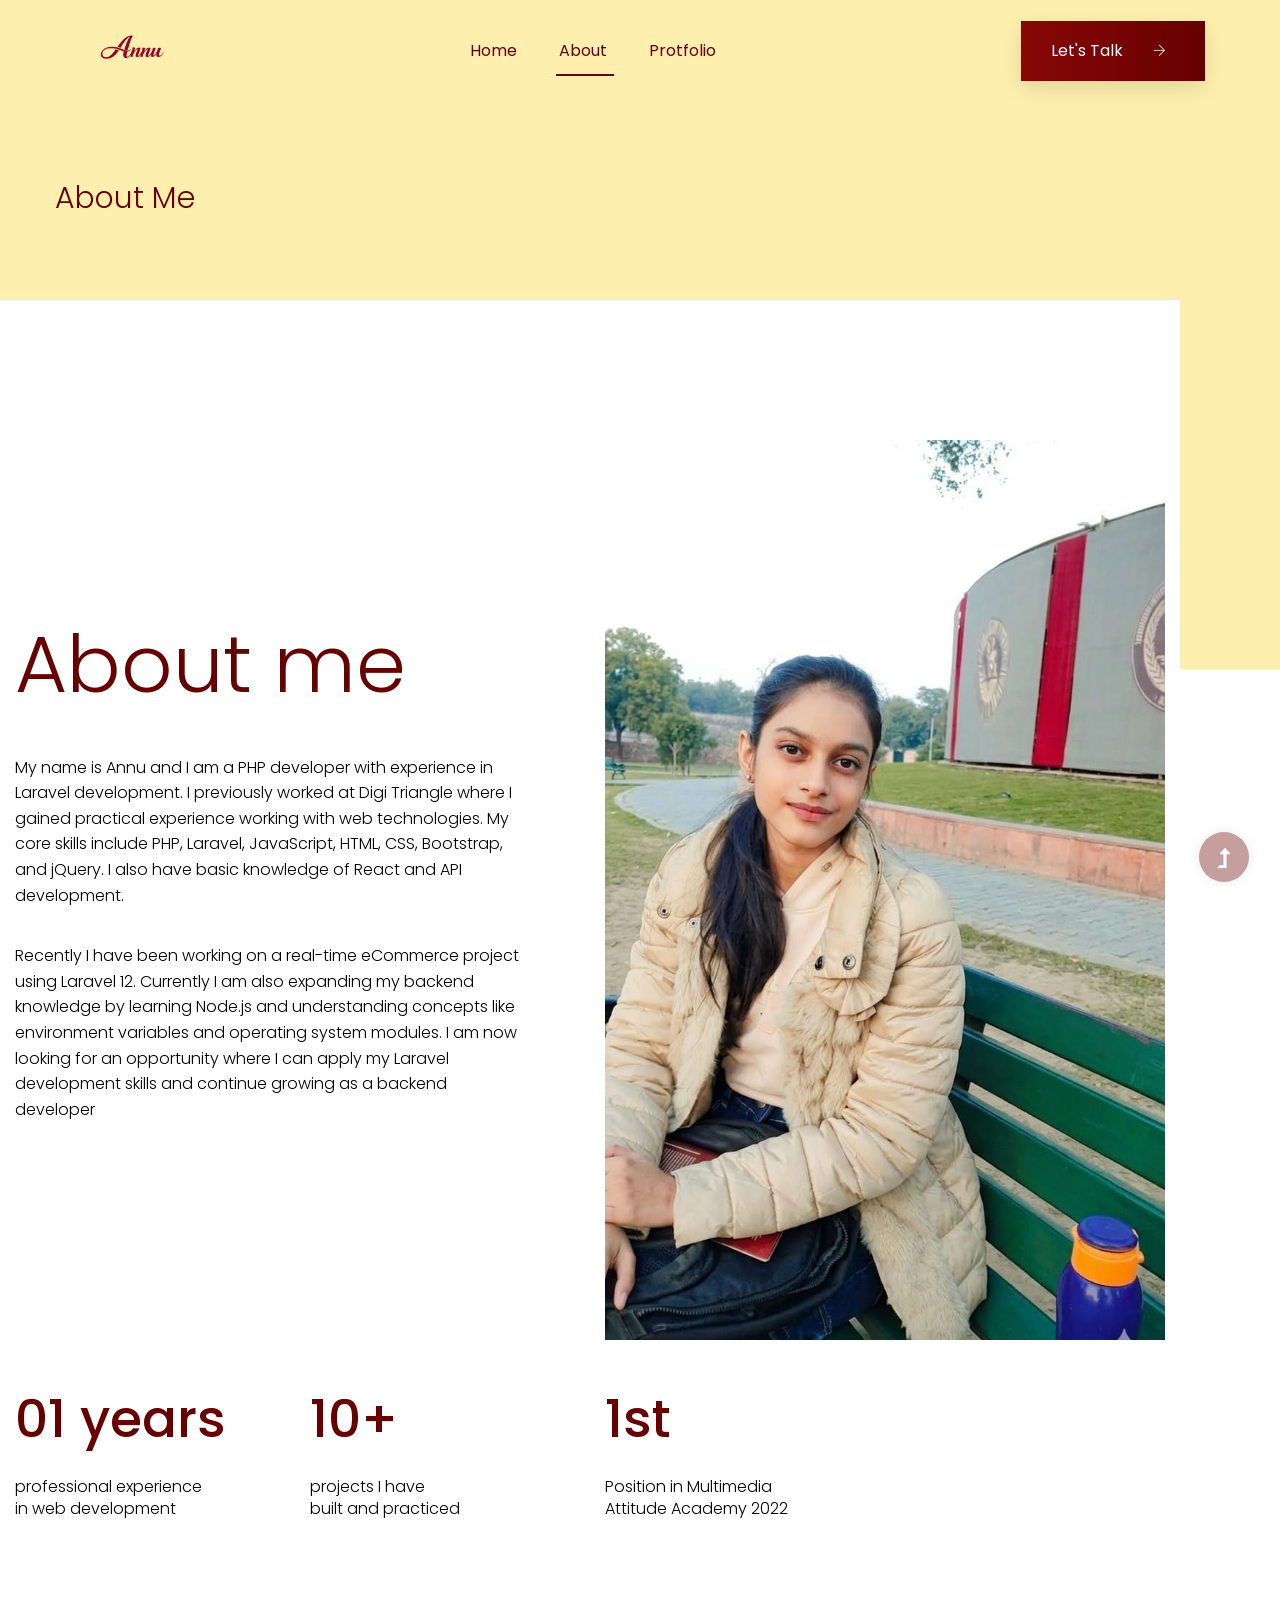
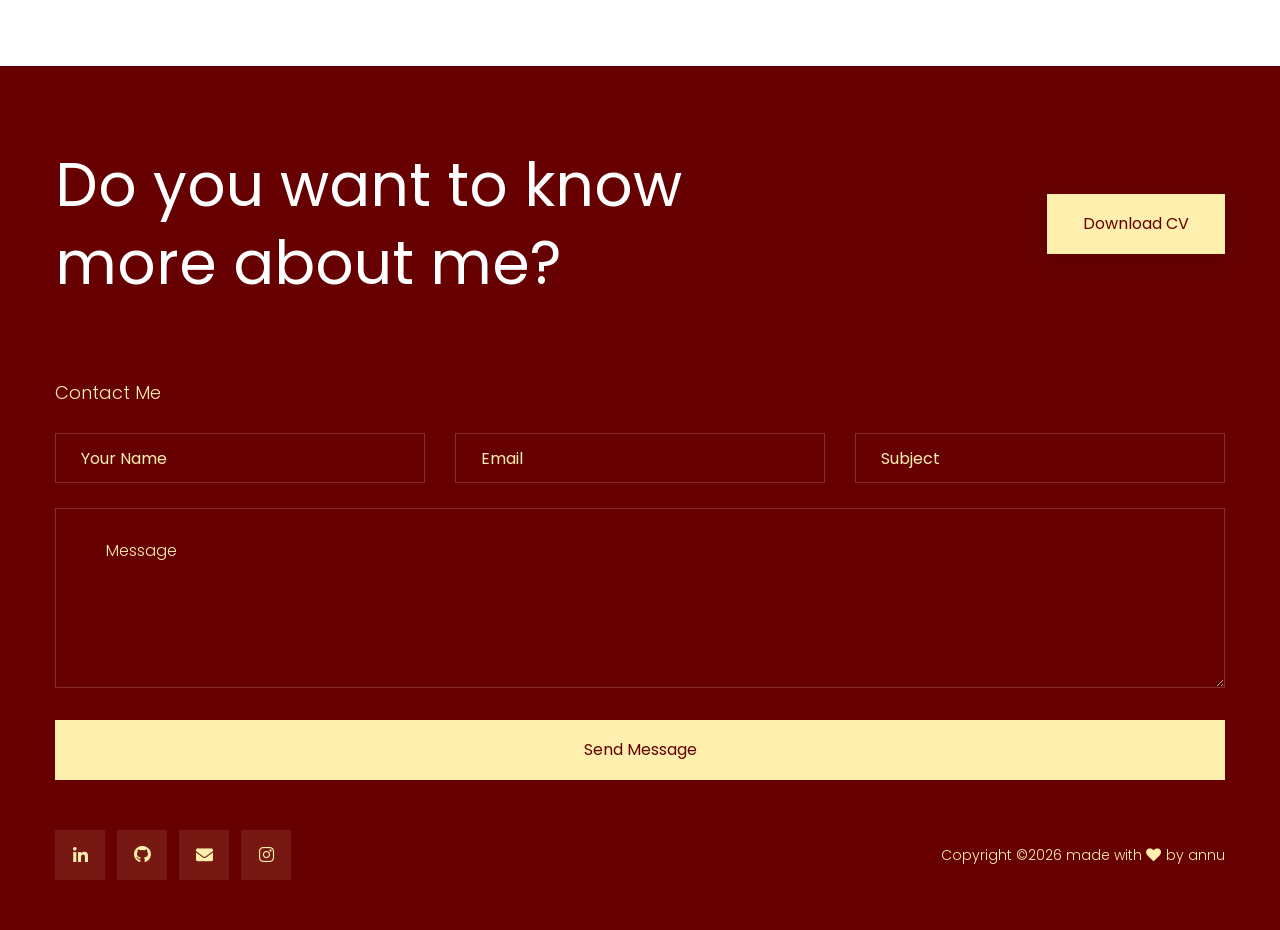
==== commit 4633fd2c: "Update copyright information in about.html" ====
--- a/about.html
+++ b/about.html
@@ -222,7 +222,7 @@
                             <div class="col-xl-8 col-lg-8">
                                 <div class="footer-copy-right f-right">
                                     <p><!-- Link back to Colorlib can't be removed. Template is licensed under CC BY 3.0. -->
-  Copyright &copy;<script>document.write(new Date().getFullYear());</script> All rights reserved | This template is made with <i class="fa fa-heart" aria-hidden="true"></i> by <a href="https://colorlib.com" target="_blank">Colorlib</a>
+  Copyright &copy;<script>document.write(new Date().getFullYear());</script>  made with <i class="fa fa-heart" aria-hidden="true"></i> by <a href="https://github.com/Annu-200" target="_blank">annu</a>
   <!-- Link back to Colorlib can't be removed. Template is licensed under CC BY 3.0. --></p>
                                 </div>
                             </div>
@@ -282,4 +282,4 @@
 
     
     </body>
-</html>+</html>
